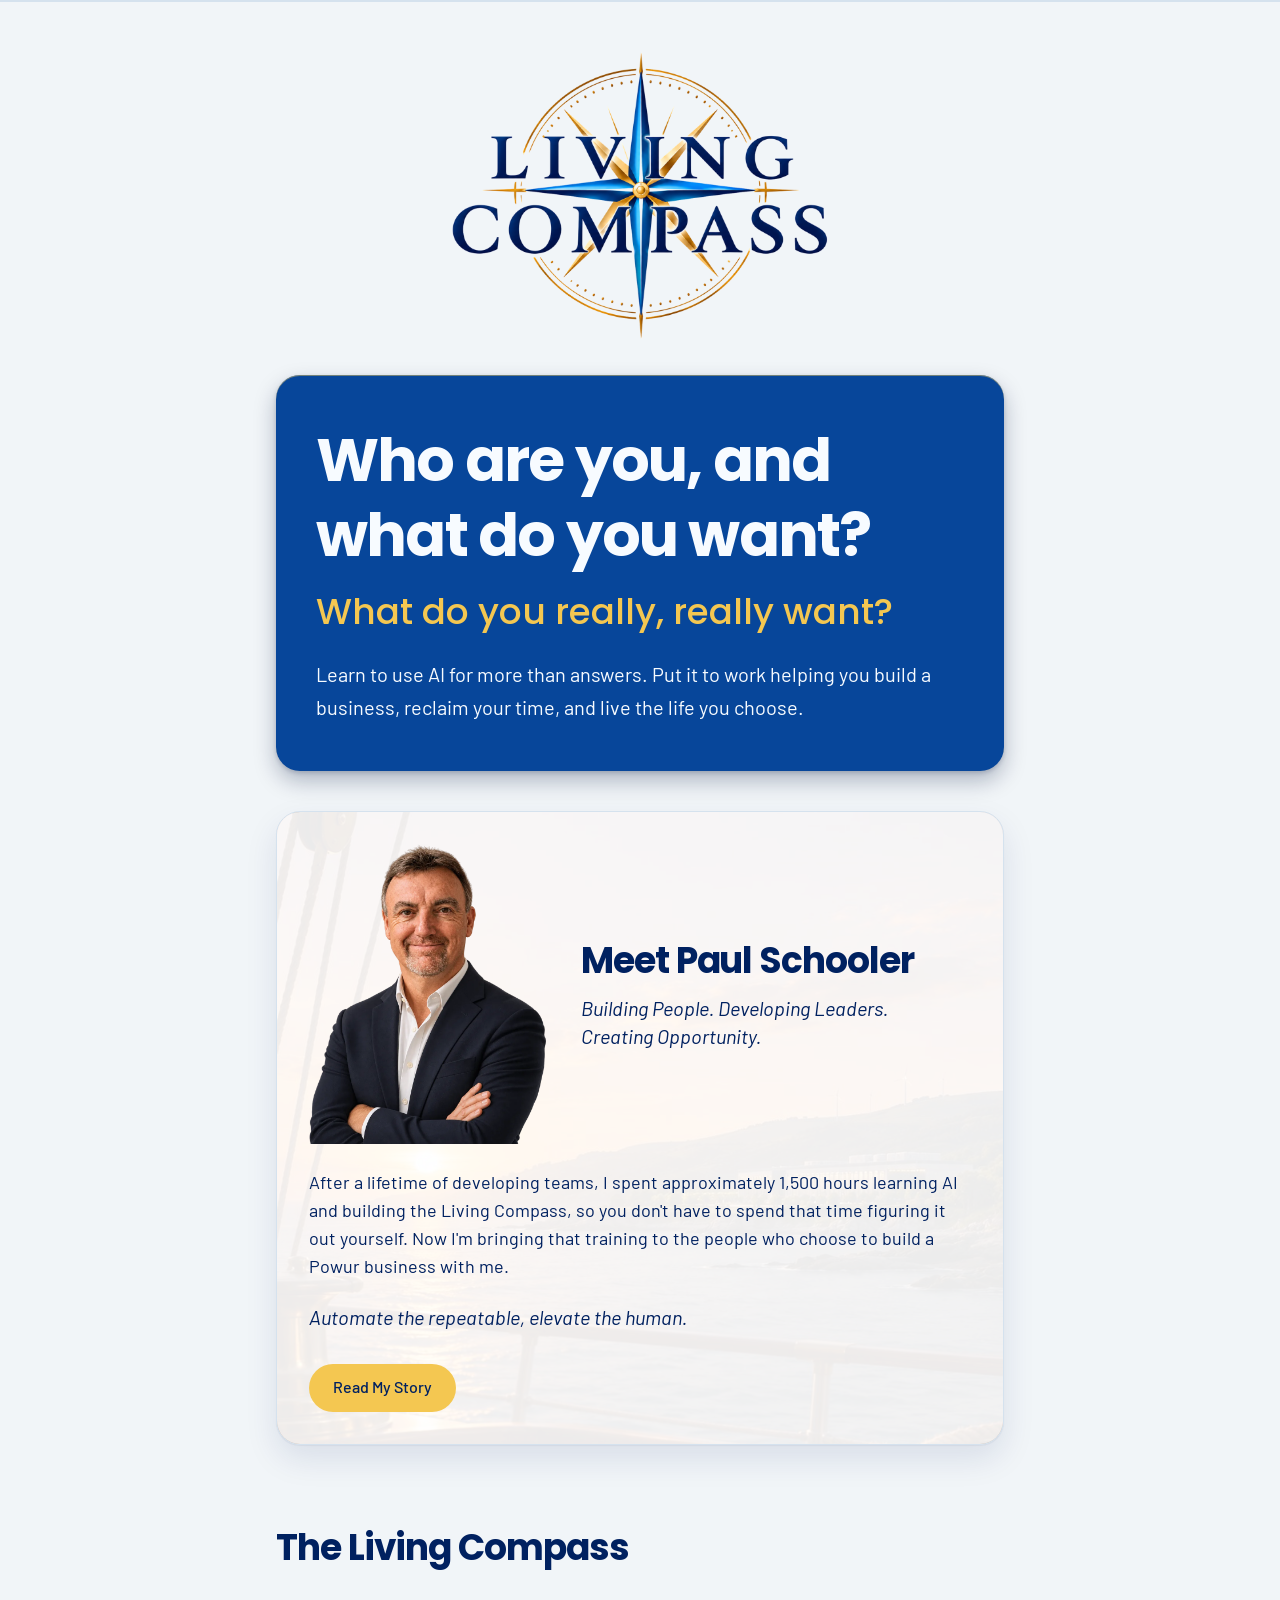
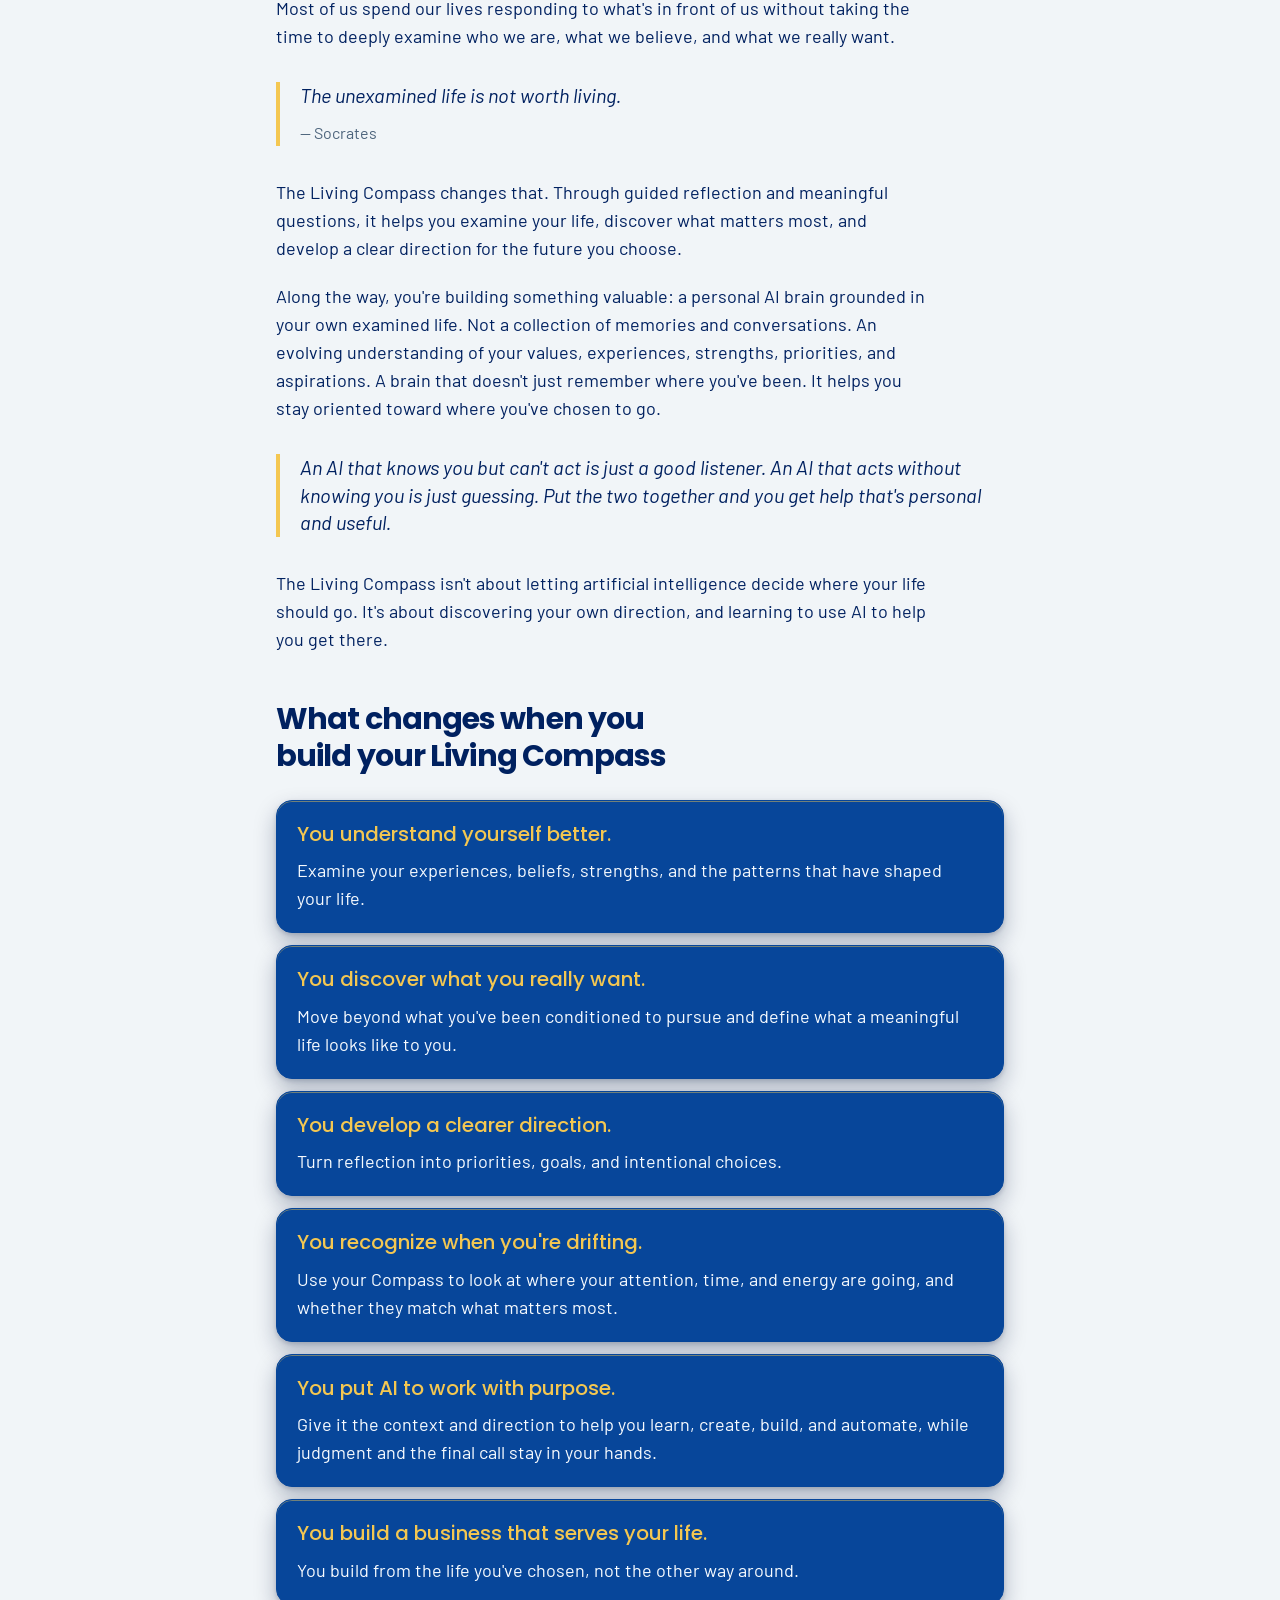
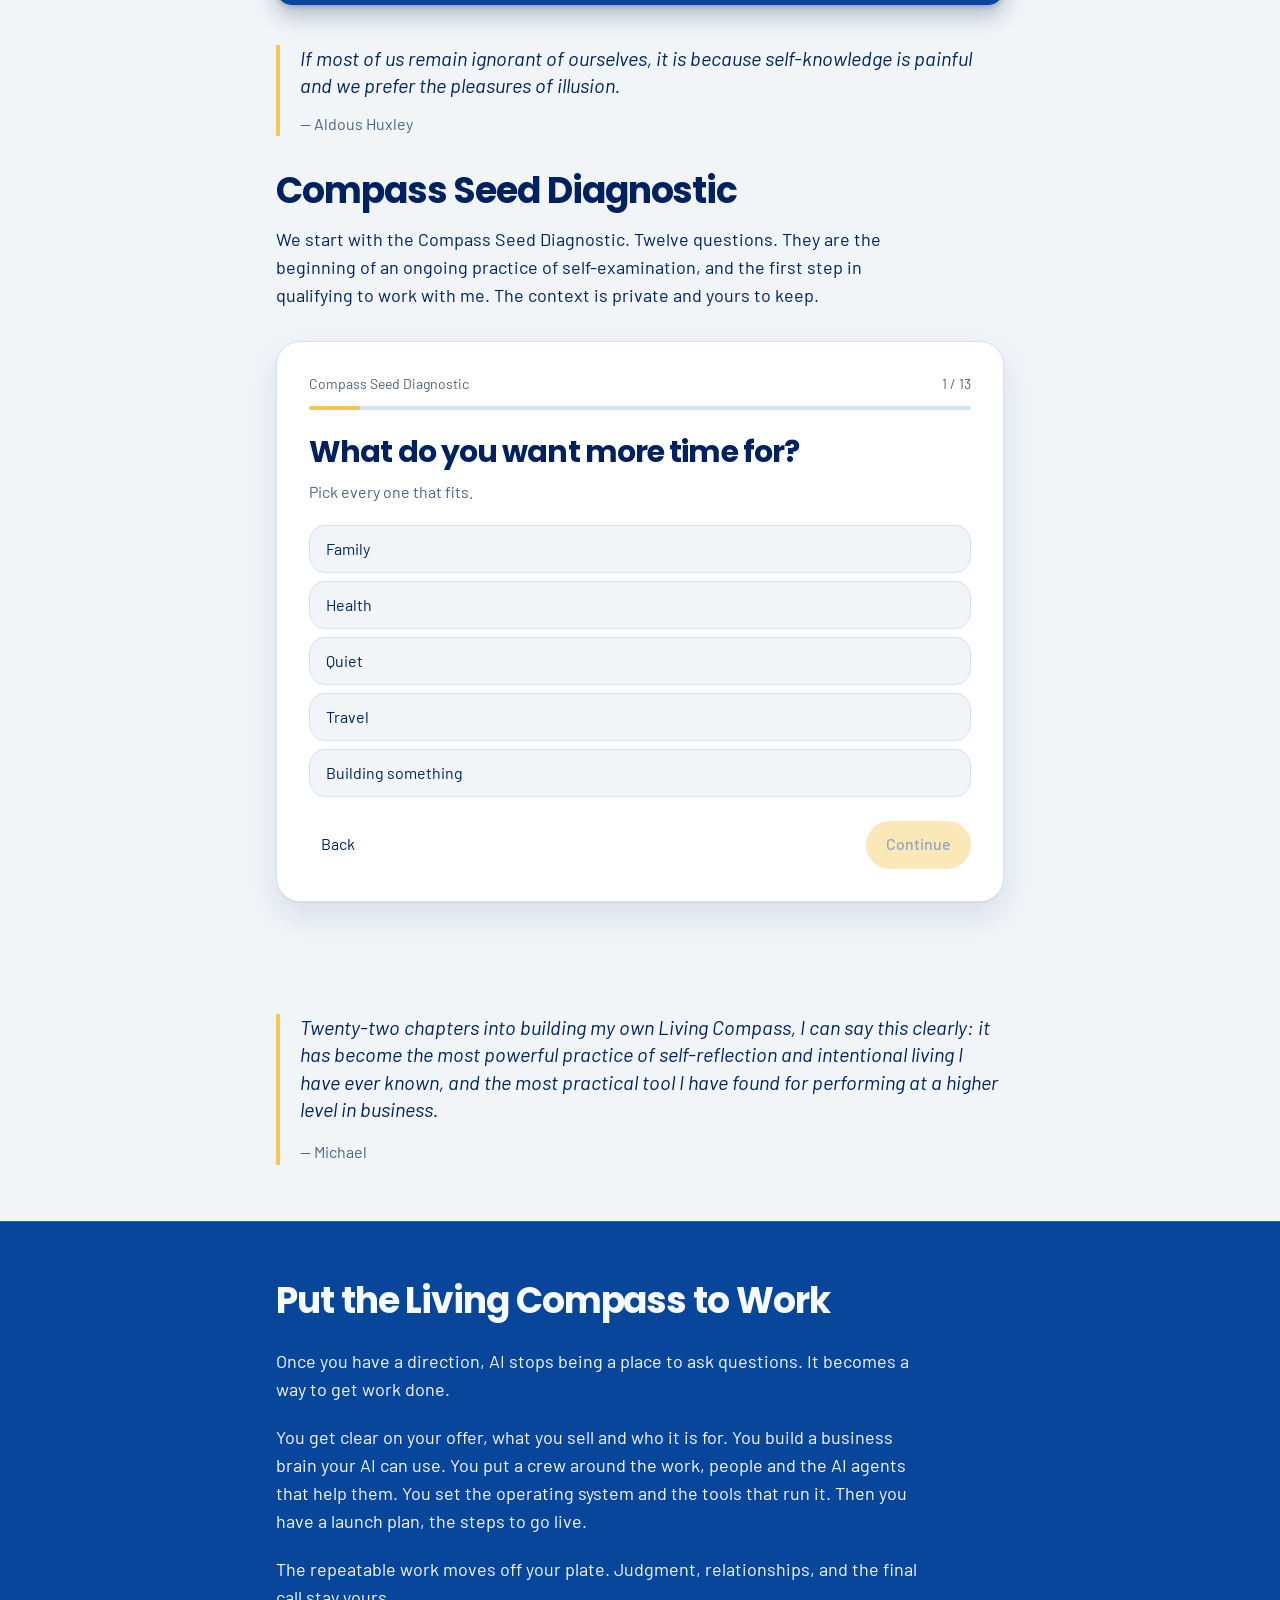
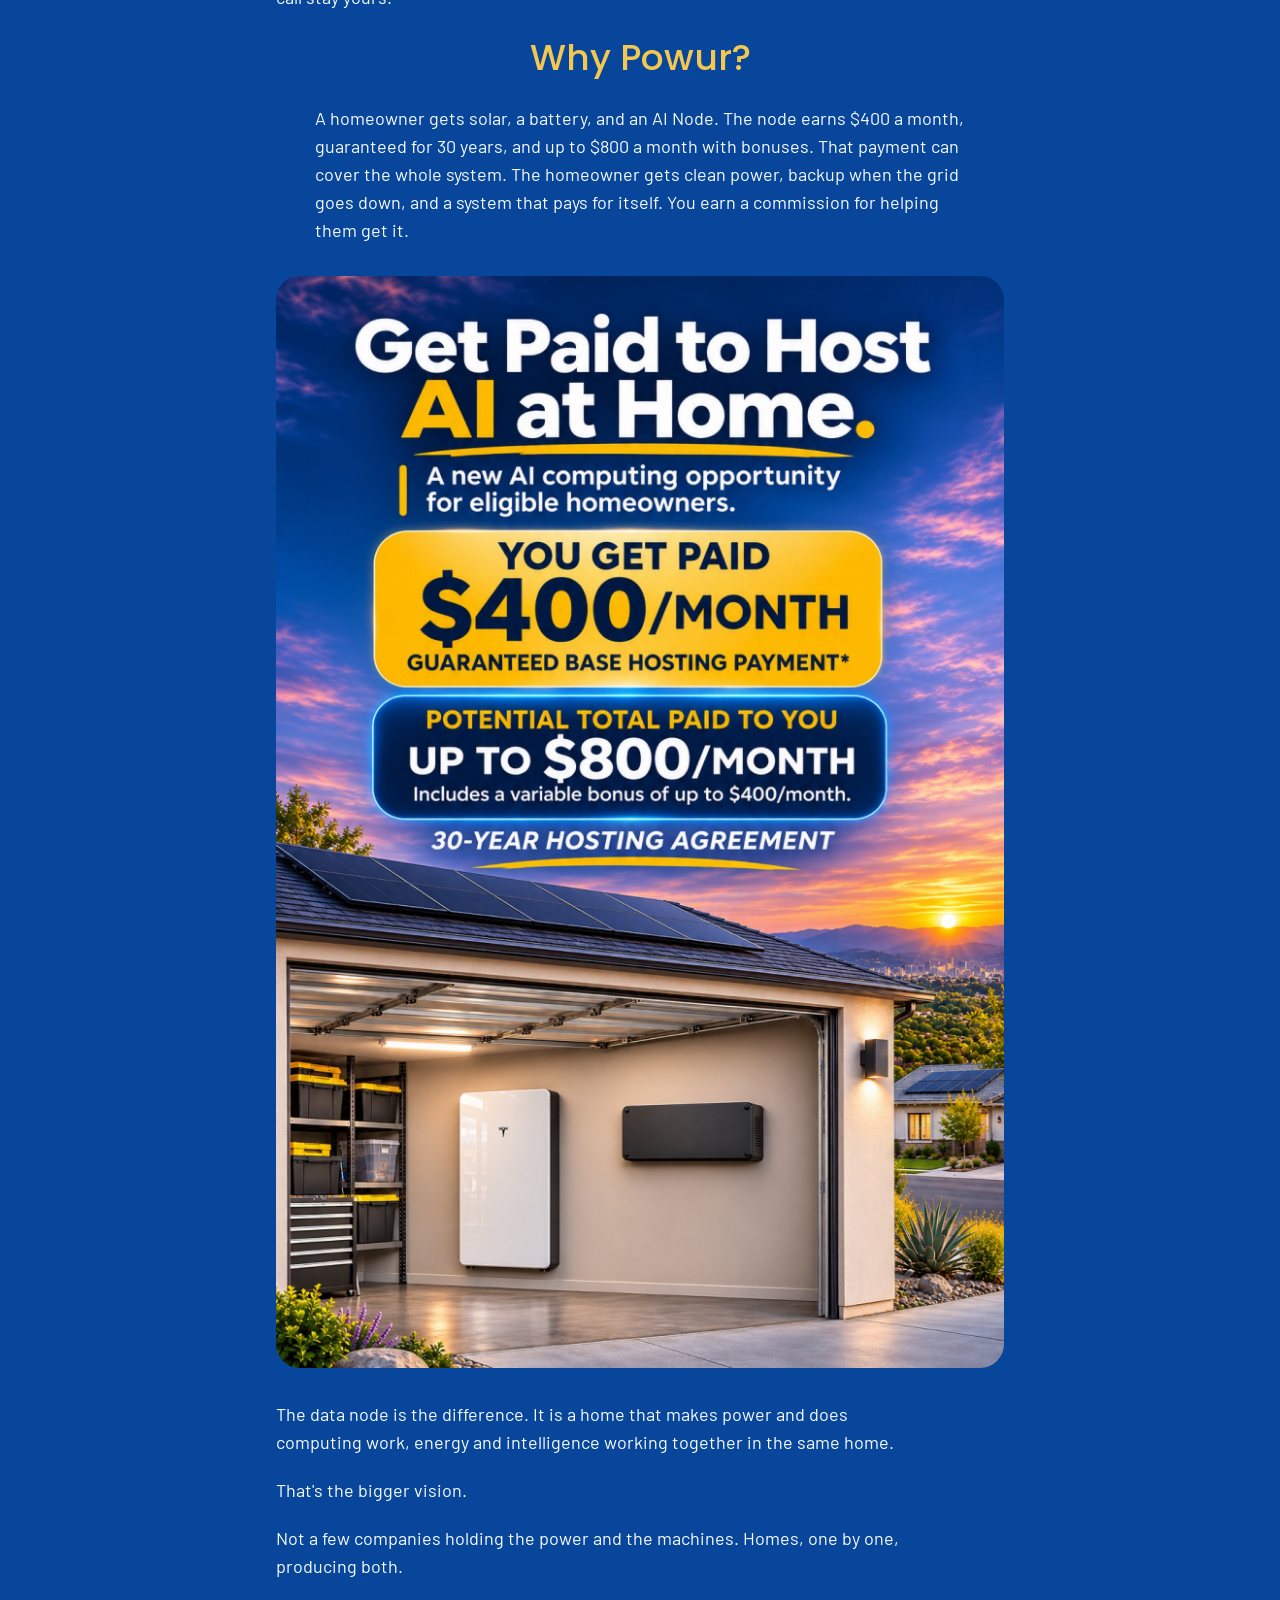
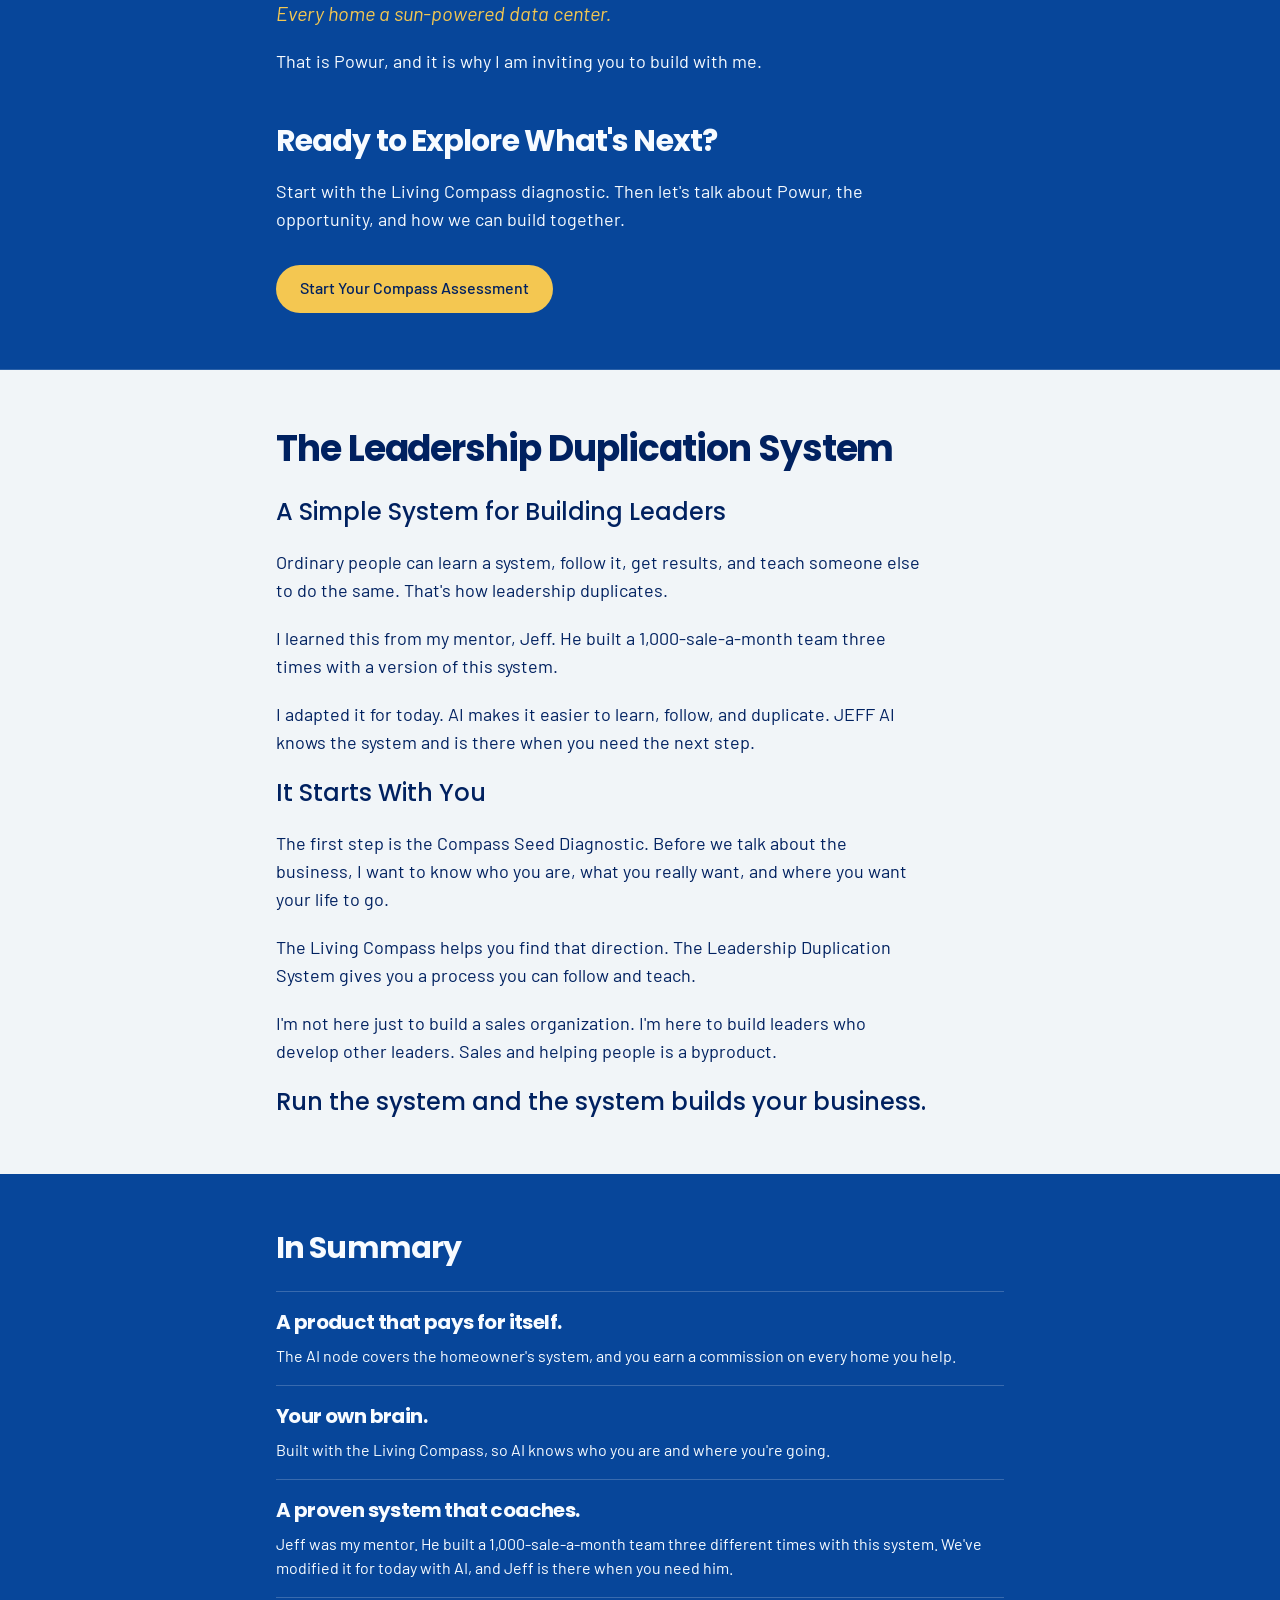
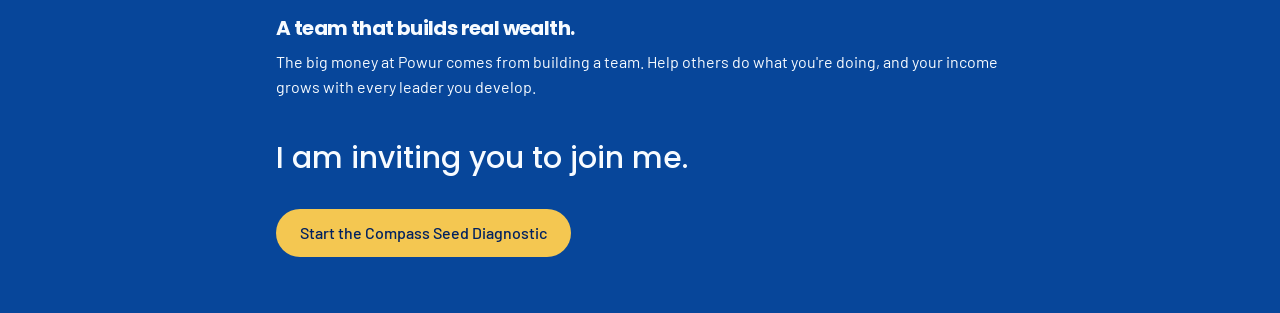
==== index.html @ b8623ba3 "Publish the Living Compass page as editable HTML." ====
<!-- Edit the words in this file. Questions for the diagnostic are in diagnostic.js. -->
<!DOCTYPE html>
<html lang="en" class="antialiased">
<head>
<meta name="twitter:card" content="summary_large_image">
<meta property="og:title" content="Living Compass">
<meta property="og:image" content="https://living-compass.netlify.app/og.jpg">
<meta property="og:image:width" content="1200">
<meta property="og:image:height" content="630">
<meta charSet="utf-8"/>
<meta name="viewport" content="width=device-width, initial-scale=1"/>
<link rel="preload" as="image" href="/living-compass-mark.png"/>
<link rel="preload" as="image" href="/meet-paul.jpg"/>
<link rel="preload" as="image" href="/paul-schooler.webp"/>
<link rel="preload" as="image" href="/powur-ai-node.jpg"/>
<link rel="stylesheet" href="/assets/styles-CDGmD39O.css" data-precedence="default"/>
<title>Living Compass</title>
<meta name="description" content="Who are you, and what do you want? A personal brain, a life you choose, and an invitation to build with Powur."/>
<meta name="theme-color" content="#1a3c34"/>
<link rel="icon" type="image/svg+xml" href="/favicon.svg"/>
<meta name="apple-mobile-web-app-title" content="Living Compass">
<meta name="apple-mobile-web-app-status-bar-style" content="black">
</head>
<body>
<!--$-->
<div id="top" class="min-h-dvh bg-paper text-ink">
<div class="pointer-events-none fixed inset-x-0 top-0 z-50 h-0.5 bg-line" aria-hidden="true">
<div class="h-full w-full origin-left bg-sun" style="transform:scaleX(0)">
</div>
</div>
<main>
<section class="mx-auto max-w-3xl px-5 pt-8 pb-4 sm:pt-12">
<img src="/living-compass-mark.png" alt="Living Compass" class="mx-auto mb-8 w-full max-w-sm"/>
<div class="rounded-3xl bg-pine-soft px-6 py-10 text-foam shadow-pine sm:px-10 sm:py-12">
<h1 class="text-5xl leading-tight text-foam sm:text-6xl">Who are you, and what do you want?</h1>
<p class="mt-4 font-display text-3xl leading-tight text-sun sm:text-4xl">What do you really, really want?</p>
<p class="mt-6 max-w-prose text-xl leading-relaxed text-foam">Learn to use AI for more than answers. Put it to work helping you build a business, reclaim your time, and live the life you choose.</p>
</div>
</section>
<section class="mx-auto max-w-3xl px-5 py-6" aria-label="Meet Paul Schooler">
<div class="relative overflow-hidden rounded-3xl border border-line bg-cream px-5 py-8 shadow-lift sm:px-8">
<img src="/meet-paul.jpg" alt="" class="pointer-events-none absolute inset-0 size-full object-cover object-[center_30%] opacity-40"/>
<div class="absolute inset-0 bg-cream/80">
</div>
<div class="relative">
<div class="flex flex-col items-center gap-5 sm:flex-row sm:items-center sm:gap-8">
<img src="/paul-schooler.webp" alt="Paul Schooler" width="840" height="1050" class="w-56 shrink-0 sm:w-60"/>
<div>
<h2 class="text-4xl leading-tight">Meet Paul Schooler</h2>
<p class="mt-3 font-sans text-xl leading-snug text-ink italic">Building People. Developing Leaders. Creating Opportunity.</p>
</div>
</div>
<p class="mt-6 max-w-prose text-lg">After a lifetime of developing teams, I spent approximately 1,500 hours learning AI and building the Living Compass, so you don&#x27;t have to spend that time figuring it out yourself. Now I&#x27;m bringing that training to the people who choose to build a Powur business with me.</p>
<p class="mt-6 font-sans text-xl leading-snug text-ink italic">Automate the repeatable, elevate the human.</p>
<a class="mt-8 inline-flex min-h-12 items-center justify-center rounded-full bg-sun px-6 font-medium text-pine" href="/story.html">Read My Story</a>
</div>
</div>
</section>
<section id="compass" class="scroll-mt-6 mx-auto max-w-3xl px-5 pt-14 pb-0">
<h2 class="text-4xl leading-tight">The Living Compass</h2>
<div class="mt-6 max-w-prose space-y-5 text-lg">
<p>Most of us spend our lives responding to what&#x27;s in front of us without taking the time to deeply examine who we are, what we believe, and what we really want.</p>
</div>
<figure class="mt-8 border-l-4 border-sun pl-5">
<blockquote class="font-sans text-xl leading-snug italic">The unexamined life is not worth living.</blockquote>
<figcaption class="mt-3 text-muted">— Socrates</figcaption>
</figure>
<div class="mt-8 max-w-prose space-y-5 text-lg">
<p>The Living Compass changes that. Through guided reflection and meaningful questions, it helps you examine your life, discover what matters most, and develop a clear direction for the future you choose.</p>
<p>Along the way, you&#x27;re building something valuable: a personal AI brain grounded in your own examined life. Not a collection of memories and conversations. An evolving understanding of your values, experiences, strengths, priorities, and aspirations. A brain that doesn&#x27;t just remember where you&#x27;ve been. It helps you stay oriented toward where you&#x27;ve chosen to go.</p>
</div>
<figure class="mt-8 border-l-4 border-sun pl-5">
<blockquote class="font-sans text-xl leading-snug italic">An AI that knows you but can&#x27;t act is just a good listener. An AI that acts without knowing you is just guessing. Put the two together and you get help that&#x27;s personal and useful.</blockquote>
</figure>
<div class="mt-8 max-w-prose space-y-5 text-lg">
<p>The Living Compass isn&#x27;t about letting artificial intelligence decide where your life should go. It&#x27;s about discovering your own direction, and learning to use AI to help you get there.</p>
</div>
<h3 class="mt-12 text-3xl leading-tight">What changes when you build your Living Compass</h3>
<ul class="mt-6 grid gap-3">
<li class="rounded-2xl border border-pine-soft bg-pine-soft p-5 shadow-pine">
<p class="font-display text-xl leading-snug text-sun">You understand yourself better.</p>
<p class="mt-2 text-lg text-foam">Examine your experiences, beliefs, strengths, and the patterns that have shaped your life.</p>
</li>
<li class="rounded-2xl border border-pine-soft bg-pine-soft p-5 shadow-pine">
<p class="font-display text-xl leading-snug text-sun">You discover what you really want.</p>
<p class="mt-2 text-lg text-foam">Move beyond what you&#x27;ve been conditioned to pursue and define what a meaningful life looks like to you.</p>
</li>
<li class="rounded-2xl border border-pine-soft bg-pine-soft p-5 shadow-pine">
<p class="font-display text-xl leading-snug text-sun">You develop a clearer direction.</p>
<p class="mt-2 text-lg text-foam">Turn reflection into priorities, goals, and intentional choices.</p>
</li>
<li class="rounded-2xl border border-pine-soft bg-pine-soft p-5 shadow-pine">
<p class="font-display text-xl leading-snug text-sun">You recognize when you&#x27;re drifting.</p>
<p class="mt-2 text-lg text-foam">Use your Compass to look at where your attention, time, and energy are going, and whether they match what matters most.</p>
</li>
<li class="rounded-2xl border border-pine-soft bg-pine-soft p-5 shadow-pine">
<p class="font-display text-xl leading-snug text-sun">You put AI to work with purpose.</p>
<p class="mt-2 text-lg text-foam">Give it the context and direction to help you learn, create, build, and automate, while judgment and the final call stay in your hands.</p>
</li>
<li class="rounded-2xl border border-pine-soft bg-pine-soft p-5 shadow-pine">
<p class="font-display text-xl leading-snug text-sun">You build a business that serves your life.</p>
<p class="mt-2 text-lg text-foam">You build from the life you&#x27;ve chosen, not the other way around.</p>
</li>
</ul>
<figure class="mt-10 border-l-4 border-sun pl-5">
<blockquote class="font-sans text-xl leading-snug italic">If most of us remain ignorant of ourselves, it is because self-knowledge is painful and we prefer the pleasures of illusion.</blockquote>
<figcaption class="mt-3 text-muted">— Aldous Huxley</figcaption>
</figure>
</section>
<section id="check" class="scroll-mt-6">
<div class="mx-auto max-w-3xl px-5 pt-8 pb-14">
<h2 class="text-4xl leading-tight">Compass Seed Diagnostic</h2>
<div class="mt-3 max-w-prose space-y-4 text-lg">
<p>We start with the Compass Seed Diagnostic. Twelve questions. They are the beginning of an ongoing practice of self-examination, and the first step in qualifying to work with me. The context is private and yours to keep.</p>
</div>
<div class="mt-8 text-ink" id="diagnostic">
</div>
</div>
</section>
<section class="mx-auto max-w-3xl px-5 py-14">
<figure class="border-l-4 border-sun pl-5">
<blockquote class="font-sans text-xl leading-snug italic">Twenty-two chapters into building my own Living Compass, I can say this clearly: it has become the most powerful practice of self-reflection and intentional living I have ever known, and the most practical tool I have found for performing at a higher level in business.</blockquote>
<figcaption class="mt-4 text-muted">— Michael</figcaption>
</figure>
</section>
<section id="powur" class="scroll-mt-6 border-y border-white/15 bg-pine-soft text-foam">
<div class="mx-auto max-w-3xl px-5 py-14">
<h2 class="text-4xl leading-tight">Put the Living Compass to Work</h2>
<div class="mt-6 max-w-prose space-y-5 text-lg">
<p>Once you have a direction, AI stops being a place to ask questions. It becomes a way to get work done.</p>
<p>You get clear on your offer, what you sell and who it is for. You build a business brain your AI can use. You put a crew around the work, people and the AI agents that help them. You set the operating system and the tools that run it. Then you have a launch plan, the steps to go live.</p>
<p>The repeatable work moves off your plate. Judgment, relationships, and the final call stay yours.</p>
</div>
<p class="mt-6 text-center font-display text-4xl leading-tight text-sun">Why Powur?</p>
<p class="mx-auto mt-6 max-w-prose text-lg">A homeowner gets solar, a battery, and an AI Node. The node earns $400 a month, guaranteed for 30 years, and up to $800 a month with bonuses. That payment can cover the whole system. The homeowner gets clean power, backup when the grid goes down, and a system that pays for itself. You earn a commission for helping them get it.</p>
<img src="/powur-ai-node.jpg" alt="Get paid to host AI at home. $400 a month guaranteed base hosting payment. Up to $800 a month, including a variable bonus of up to $400. 30-year hosting agreement." class="mt-8 w-full rounded-3xl"/>
<div class="mt-8 max-w-prose space-y-5 text-lg">
<p>The data node is the difference. It is a home that makes power and does computing work, energy and intelligence working together in the same home.</p>
<p>That&#x27;s the bigger vision.</p>
<p>Not a few companies holding the power and the machines. Homes, one by one, producing both.</p>
<p class="font-sans text-xl leading-snug italic text-sun">Every home a sun-powered data center.</p>
<p>That is Powur, and it is why I am inviting you to build with me.</p>
</div>
<h3 class="mt-12 text-3xl leading-tight">Ready to Explore What&#x27;s Next?</h3>
<p class="mt-4 max-w-prose text-lg">Start with the Living Compass diagnostic. Then let&#x27;s talk about Powur, the opportunity, and how we can build together.</p>
<a href="#check" class="mt-8 inline-flex min-h-12 items-center justify-center rounded-full bg-sun px-6 font-medium text-pine">Start Your Compass Assessment</a>
</div>
</section>
<section>
<div class="mx-auto max-w-3xl px-5 py-14">
<h3 class="text-4xl leading-tight">The Leadership Duplication System</h3>
<div class="mt-6 max-w-prose space-y-5 text-lg">
<p class="font-display text-2xl leading-snug">A Simple System for Building Leaders</p>
<p>Ordinary people can learn a system, follow it, get results, and teach someone else to do the same. That&#x27;s how leadership duplicates.</p>
<p>I learned this from my mentor, Jeff. He built a 1,000-sale-a-month team three times with a version of this system.</p>
<p>I adapted it for today. AI makes it easier to learn, follow, and duplicate. JEFF AI knows the system and is there when you need the next step.</p>
<p class="font-display text-2xl leading-snug">It Starts With You</p>
<p>The first step is the Compass Seed Diagnostic. Before we talk about the business, I want to know who you are, what you really want, and where you want your life to go.</p>
<p>The Living Compass helps you find that direction. The Leadership Duplication System gives you a process you can follow and teach.</p>
<p>I&#x27;m not here just to build a sales organization. I&#x27;m here to build leaders who develop other leaders. Sales and helping people is a byproduct.</p>
<p class="font-display text-2xl leading-snug text-ink">Run the system and the system builds your business.</p>
</div>
</div>
<div id="summary" class="scroll-mt-6 bg-pine-soft text-foam">
<div class="mx-auto max-w-3xl px-5 py-14">
<h3 class="text-3xl leading-tight text-foam">In Summary</h3>
<ul class="mt-6 grid gap-4">
<li class="border-t border-foam/20 pt-4">
<h4 class="text-xl text-foam">A product that pays for itself.</h4>
<p class="mt-2 text-foam">The AI node covers the homeowner&#x27;s system, and you earn a commission on every home you help.</p>
</li>
<li class="border-t border-foam/20 pt-4">
<h4 class="text-xl text-foam">Your own brain.</h4>
<p class="mt-2 text-foam">Built with the Living Compass, so AI knows who you are and where you&#x27;re going.</p>
</li>
<li class="border-t border-foam/20 pt-4">
<h4 class="text-xl text-foam">A proven system that coaches.</h4>
<p class="mt-2 text-foam">Jeff was my mentor. He built a 1,000-sale-a-month team three different times with this system. We&#x27;ve modified it for today with AI, and Jeff is there when you need him.</p>
</li>
<li class="border-t border-foam/20 pt-4">
<h4 class="text-xl text-foam">A team that builds real wealth.</h4>
<p class="mt-2 text-foam">The big money at Powur comes from building a team. Help others do what you&#x27;re doing, and your income grows with every leader you develop.</p>
</li>
</ul>
<p class="mt-10 font-display text-3xl leading-tight text-foam">I am inviting you to join me.</p>
<div class="mt-8">
<a href="#check" class="inline-flex min-h-12 items-center justify-center rounded-full bg-sun px-6 font-medium text-pine">Start the Compass Seed Diagnostic</a>
</div>
</div>
</div>
</section>
</main>
</div>
<!--/$-->
<script src="/diagnostic.js">
</script>
</body>
</html>
---- assets/styles-CDGmD39O.css ----
/*! tailwindcss v4.3.3 | MIT License | https://tailwindcss.com */
@layer properties{@supports (((-webkit-hyphens:none)) and (not (margin-trim:inline))) or ((-moz-orient:inline) and (not (color:rgb(from red r g b)))){*,:before,:after,::backdrop{--tw-scale-x:1;--tw-scale-y:1;--tw-scale-z:1;--tw-rotate-x:initial;--tw-rotate-y:initial;--tw-rotate-z:initial;--tw-skew-x:initial;--tw-skew-y:initial;--tw-space-y-reverse:0;--tw-border-style:solid;--tw-leading:initial;--tw-font-weight:initial;--tw-tracking:initial;--tw-ordinal:initial;--tw-slashed-zero:initial;--tw-numeric-figure:initial;--tw-numeric-spacing:initial;--tw-numeric-fraction:initial;--tw-shadow:0 0 #0000;--tw-shadow-color:initial;--tw-shadow-alpha:100%;--tw-inset-shadow:0 0 #0000;--tw-inset-shadow-color:initial;--tw-inset-shadow-alpha:100%;--tw-ring-color:initial;--tw-ring-shadow:0 0 #0000;--tw-inset-ring-color:initial;--tw-inset-ring-shadow:0 0 #0000;--tw-ring-inset:initial;--tw-ring-offset-width:0px;--tw-ring-offset-color:#fff;--tw-ring-offset-shadow:0 0 #0000;--tw-outline-style:solid;--tw-blur:initial;--tw-brightness:initial;--tw-contrast:initial;--tw-grayscale:initial;--tw-hue-rotate:initial;--tw-invert:initial;--tw-opacity:initial;--tw-saturate:initial;--tw-sepia:initial;--tw-drop-shadow:initial;--tw-drop-shadow-color:initial;--tw-drop-shadow-alpha:100%;--tw-drop-shadow-size:initial;--tw-duration:initial;--tw-ease:initial;--tw-content:"";--tw-translate-x:0;--tw-translate-y:0;--tw-translate-z:0}}}@font-face{font-family:Poppins;font-style:normal;font-display:swap;font-weight:500;src:url(/assets/poppins-devanagari-500-normal-BIdkeU1p.woff2)format("woff2"),url(/assets/poppins-devanagari-500-normal-DMPDjHtT.woff)format("woff");unicode-range:U+900-97F,U+1CD0-1CF9,U+200C-200D,U+20A8,U+20B9,U+20F0,U+25CC,U+A830-A839,U+A8E0-A8FF,U+11B00-11B09}@font-face{font-family:Poppins;font-style:normal;font-display:swap;font-weight:500;src:url(/assets/poppins-latin-ext-500-normal-CK-6C4Hw.woff2)format("woff2"),url(/assets/poppins-latin-ext-500-normal-CgAe2rWW.woff)format("woff");unicode-range:U+100-2BA,U+2BD-2C5,U+2C7-2CC,U+2CE-2D7,U+2DD-2FF,U+304,U+308,U+329,U+1D00-1DBF,U+1E00-1E9F,U+1EF2-1EFF,U+2020,U+20A0-20AB,U+20AD-20C0,U+2113,U+2C60-2C7F,U+A720-A7FF}@font-face{font-family:Poppins;font-style:normal;font-display:swap;font-weight:500;src:url(/assets/poppins-latin-500-normal-C8OXljZJ.woff2)format("woff2"),url(/assets/poppins-latin-500-normal-DGXqpDMm.woff)format("woff");unicode-range:U+??,U+131,U+152-153,U+2BB-2BC,U+2C6,U+2DA,U+2DC,U+304,U+308,U+329,U+2000-206F,U+20AC,U+2122,U+2191,U+2193,U+2212,U+2215,U+FEFF,U+FFFD}@font-face{font-family:Poppins;font-style:normal;font-display:swap;font-weight:600;src:url(/assets/poppins-devanagari-600-normal-STEjXBNN.woff2)format("woff2"),url(/assets/poppins-devanagari-600-normal-ClASKHrr.woff)format("woff");unicode-range:U+900-97F,U+1CD0-1CF9,U+200C-200D,U+20A8,U+20B9,U+20F0,U+25CC,U+A830-A839,U+A8E0-A8FF,U+11B00-11B09}@font-face{font-family:Poppins;font-style:normal;font-display:swap;font-weight:600;src:url(/assets/poppins-latin-ext-600-normal-CAhIAdZj.woff2)format("woff2"),url(/assets/poppins-latin-ext-600-normal-Df5ffKXP.woff)format("woff");unicode-range:U+100-2BA,U+2BD-2C5,U+2C7-2CC,U+2CE-2D7,U+2DD-2FF,U+304,U+308,U+329,U+1D00-1DBF,U+1E00-1E9F,U+1EF2-1EFF,U+2020,U+20A0-20AB,U+20AD-20C0,U+2113,U+2C60-2C7F,U+A720-A7FF}@font-face{font-family:Poppins;font-style:normal;font-display:swap;font-weight:600;src:url(/assets/poppins-latin-600-normal-zEkxB9Mr.woff2)format("woff2"),url(/assets/poppins-latin-600-normal-BJdTmd5m.woff)format("woff");unicode-range:U+??,U+131,U+152-153,U+2BB-2BC,U+2C6,U+2DA,U+2DC,U+304,U+308,U+329,U+2000-206F,U+20AC,U+2122,U+2191,U+2193,U+2212,U+2215,U+FEFF,U+FFFD}@font-face{font-family:Poppins;font-style:normal;font-display:swap;font-weight:700;src:url(/assets/poppins-devanagari-700-normal-O-jipLrW.woff2)format("woff2"),url(/assets/poppins-devanagari-700-normal-fHs-vx92.woff)format("woff");unicode-range:U+900-97F,U+1CD0-1CF9,U+200C-200D,U+20A8,U+20B9,U+20F0,U+25CC,U+A830-A839,U+A8E0-A8FF,U+11B00-11B09}@font-face{font-family:Poppins;font-style:normal;font-display:swap;font-weight:700;src:url(/assets/poppins-latin-ext-700-normal-cby-RkWa.woff2)format("woff2"),url(/assets/poppins-latin-ext-700-normal-DctTR6Tg.woff)format("woff");unicode-range:U+100-2BA,U+2BD-2C5,U+2C7-2CC,U+2CE-2D7,U+2DD-2FF,U+304,U+308,U+329,U+1D00-1DBF,U+1E00-1E9F,U+1EF2-1EFF,U+2020,U+20A0-20AB,U+20AD-20C0,U+2113,U+2C60-2C7F,U+A720-A7FF}@font-face{font-family:Poppins;font-style:normal;font-display:swap;font-weight:700;src:url(/assets/poppins-latin-700-normal-Qrb0O0WB.woff2)format("woff2"),url(/assets/poppins-latin-700-normal-BVuQR_eA.woff)format("woff");unicode-range:U+??,U+131,U+152-153,U+2BB-2BC,U+2C6,U+2DA,U+2DC,U+304,U+308,U+329,U+2000-206F,U+20AC,U+2122,U+2191,U+2193,U+2212,U+2215,U+FEFF,U+FFFD}@font-face{font-family:Poppins;font-style:italic;font-display:swap;font-weight:700;src:url(/assets/poppins-devanagari-700-italic-CfJNme_e.woff2)format("woff2"),url(/assets/poppins-devanagari-700-italic-DHu10JMQ.woff)format("woff");unicode-range:U+900-97F,U+1CD0-1CF9,U+200C-200D,U+20A8,U+20B9,U+20F0,U+25CC,U+A830-A839,U+A8E0-A8FF,U+11B00-11B09}@font-face{font-family:Poppins;font-style:italic;font-display:swap;font-weight:700;src:url(/assets/poppins-latin-ext-700-italic-BW-xMzBf.woff2)format("woff2"),url(/assets/poppins-latin-ext-700-italic-D5RyU7I_.woff)format("woff");unicode-range:U+100-2BA,U+2BD-2C5,U+2C7-2CC,U+2CE-2D7,U+2DD-2FF,U+304,U+308,U+329,U+1D00-1DBF,U+1E00-1E9F,U+1EF2-1EFF,U+2020,U+20A0-20AB,U+20AD-20C0,U+2113,U+2C60-2C7F,U+A720-A7FF}@font-face{font-family:Poppins;font-style:italic;font-display:swap;font-weight:700;src:url(/assets/poppins-latin-700-italic-RKf6esGj.woff2)format("woff2"),url(/assets/poppins-latin-700-italic-CW91C-LJ.woff)format("woff");unicode-range:U+??,U+131,U+152-153,U+2BB-2BC,U+2C6,U+2DA,U+2DC,U+304,U+308,U+329,U+2000-206F,U+20AC,U+2122,U+2191,U+2193,U+2212,U+2215,U+FEFF,U+FFFD}@font-face{font-family:Barlow;font-style:normal;font-display:swap;font-weight:400;src:url(/assets/barlow-vietnamese-400-normal-Dpl4UHAZ.woff2)format("woff2"),url(/assets/barlow-vietnamese-400-normal-BFeobeCK.woff)format("woff");unicode-range:U+102-103,U+110-111,U+128-129,U+168-169,U+1A0-1A1,U+1AF-1B0,U+300-301,U+303-304,U+308-309,U+323,U+329,U+1EA0-1EF9,U+20AB}@font-face{font-family:Barlow;font-style:normal;font-display:swap;font-weight:400;src:url(/assets/barlow-latin-ext-400-normal-HxX4XjxC.woff2)format("woff2"),url(/assets/barlow-latin-ext-400-normal-CvBsJvxq.woff)format("woff");unicode-range:U+100-2BA,U+2BD-2C5,U+2C7-2CC,U+2CE-2D7,U+2DD-2FF,U+304,U+308,U+329,U+1D00-1DBF,U+1E00-1E9F,U+1EF2-1EFF,U+2020,U+20A0-20AB,U+20AD-20C0,U+2113,U+2C60-2C7F,U+A720-A7FF}@font-face{font-family:Barlow;font-style:normal;font-display:swap;font-weight:400;src:url(/assets/barlow-latin-400-normal-qiz4-Cze.woff2)format("woff2"),url(/assets/barlow-latin-400-normal-fsAxiSwU.woff)format("woff");unicode-range:U+??,U+131,U+152-153,U+2BB-2BC,U+2C6,U+2DA,U+2DC,U+304,U+308,U+329,U+2000-206F,U+20AC,U+2122,U+2191,U+2193,U+2212,U+2215,U+FEFF,U+FFFD}@font-face{font-family:Barlow;font-style:italic;font-display:swap;font-weight:400;src:url(/assets/barlow-vietnamese-400-italic-BadtuaKt.woff2)format("woff2"),url(/assets/barlow-vietnamese-400-italic-h5SLTWmb.woff)format("woff");unicode-range:U+102-103,U+110-111,U+128-129,U+168-169,U+1A0-1A1,U+1AF-1B0,U+300-301,U+303-304,U+308-309,U+323,U+329,U+1EA0-1EF9,U+20AB}@font-face{font-family:Barlow;font-style:italic;font-display:swap;font-weight:400;src:url(/assets/barlow-latin-ext-400-italic-BALf98tD.woff2)format("woff2"),url(/assets/barlow-latin-ext-400-italic-DW2GD2EY.woff)format("woff");unicode-range:U+100-2BA,U+2BD-2C5,U+2C7-2CC,U+2CE-2D7,U+2DD-2FF,U+304,U+308,U+329,U+1D00-1DBF,U+1E00-1E9F,U+1EF2-1EFF,U+2020,U+20A0-20AB,U+20AD-20C0,U+2113,U+2C60-2C7F,U+A720-A7FF}@font-face{font-family:Barlow;font-style:italic;font-display:swap;font-weight:400;src:url(/assets/barlow-latin-400-italic-BjGuzOss.woff2)format("woff2"),url(/assets/barlow-latin-400-italic-B9FqDUoy.woff)format("woff");unicode-range:U+??,U+131,U+152-153,U+2BB-2BC,U+2C6,U+2DA,U+2DC,U+304,U+308,U+329,U+2000-206F,U+20AC,U+2122,U+2191,U+2193,U+2212,U+2215,U+FEFF,U+FFFD}@font-face{font-family:Barlow;font-style:normal;font-display:swap;font-weight:500;src:url(/assets/barlow-vietnamese-500-normal-zTViEIzf.woff2)format("woff2"),url(/assets/barlow-vietnamese-500-normal-GNfB7rCE.woff)format("woff");unicode-range:U+102-103,U+110-111,U+128-129,U+168-169,U+1A0-1A1,U+1AF-1B0,U+300-301,U+303-304,U+308-309,U+323,U+329,U+1EA0-1EF9,U+20AB}@font-face{font-family:Barlow;font-style:normal;font-display:swap;font-weight:500;src:url(/assets/barlow-latin-ext-500-normal-DOaysfXq.woff2)format("woff2"),url(/assets/barlow-latin-ext-500-normal-CJPcKP2Q.woff)format("woff");unicode-range:U+100-2BA,U+2BD-2C5,U+2C7-2CC,U+2CE-2D7,U+2DD-2FF,U+304,U+308,U+329,U+1D00-1DBF,U+1E00-1E9F,U+1EF2-1EFF,U+2020,U+20A0-20AB,U+20AD-20C0,U+2113,U+2C60-2C7F,U+A720-A7FF}@font-face{font-family:Barlow;font-style:normal;font-display:swap;font-weight:500;src:url(/assets/barlow-latin-500-normal-BPAOfeC8.woff2)format("woff2"),url(/assets/barlow-latin-500-normal-C1h8hMer.woff)format("woff");unicode-range:U+??,U+131,U+152-153,U+2BB-2BC,U+2C6,U+2DA,U+2DC,U+304,U+308,U+329,U+2000-206F,U+20AC,U+2122,U+2191,U+2193,U+2212,U+2215,U+FEFF,U+FFFD}@font-face{font-family:Barlow;font-style:normal;font-display:swap;font-weight:600;src:url(/assets/barlow-vietnamese-600-normal-DcjprdFV.woff2)format("woff2"),url(/assets/barlow-vietnamese-600-normal-CA_GiK2e.woff)format("woff");unicode-range:U+102-103,U+110-111,U+128-129,U+168-169,U+1A0-1A1,U+1AF-1B0,U+300-301,U+303-304,U+308-309,U+323,U+329,U+1EA0-1EF9,U+20AB}@font-face{font-family:Barlow;font-style:normal;font-display:swap;font-weight:600;src:url(/assets/barlow-latin-ext-600-normal-B8NK_A3D.woff2)format("woff2"),url(/assets/barlow-latin-ext-600-normal-DMVRjfRT.woff)format("woff");unicode-range:U+100-2BA,U+2BD-2C5,U+2C7-2CC,U+2CE-2D7,U+2DD-2FF,U+304,U+308,U+329,U+1D00-1DBF,U+1E00-1E9F,U+1EF2-1EFF,U+2020,U+20A0-20AB,U+20AD-20C0,U+2113,U+2C60-2C7F,U+A720-A7FF}@font-face{font-family:Barlow;font-style:normal;font-display:swap;font-weight:600;src:url(/assets/barlow-latin-600-normal-DILqtrty.woff2)format("woff2"),url(/assets/barlow-latin-600-normal-CNwfPWQD.woff)format("woff");unicode-range:U+??,U+131,U+152-153,U+2BB-2BC,U+2C6,U+2DA,U+2DC,U+304,U+308,U+329,U+2000-206F,U+20AC,U+2122,U+2191,U+2193,U+2212,U+2215,U+FEFF,U+FFFD}@layer theme{:root,:host{--font-sans:"Barlow", "Avenir Next", "Segoe UI", sans-serif;--font-mono:ui-monospace, SFMono-Regular, Menlo, Monaco, Consolas, "Liberation Mono", "Courier New", monospace;--color-red-500:oklch(63.7% .237 25.331);--color-zinc-50:oklch(98.5% 0 none);--color-zinc-400:oklch(70.5% .015 286.067);--color-zinc-500:oklch(55.2% .016 285.938);--color-zinc-900:oklch(21% .006 285.885);--color-zinc-950:oklch(14.1% .005 285.823);--color-neutral-100:oklch(97% 0 none);--color-neutral-300:oklch(87% 0 none);--color-neutral-500:oklch(55.6% 0 none);--color-neutral-700:oklch(37.1% 0 none);--color-neutral-900:oklch(20.5% 0 none);--color-black:#000;--color-white:#fff;--spacing:.25rem;--container-sm:24rem;--container-md:28rem;--container-3xl:48rem;--text-xs:.75rem;--text-sm:.875rem;--text-sm--line-height:calc(1.25 / .875);--text-base:1rem;--text-base--line-height:calc(1.5 / 1);--text-lg:1.125rem;--text-lg--line-height:calc(1.75 / 1.125);--text-xl:1.25rem;--text-xl--line-height:calc(1.75 / 1.25);--text-2xl:1.5rem;--text-2xl--line-height:calc(2 / 1.5);--text-3xl:1.875rem;--text-3xl--line-height:calc(2.25 / 1.875);--text-4xl:2.25rem;--text-4xl--line-height:calc(2.5 / 2.25);--text-5xl:3rem;--text-5xl--line-height:1;--text-6xl:3.75rem;--text-6xl--line-height:1;--font-weight-medium:500;--font-weight-semibold:600;--tracking-tight:-.025em;--tracking-wide:.025em;--leading-tight:1.25;--leading-snug:1.375;--leading-normal:1.5;--leading-relaxed:1.625;--radius-xs:.125rem;--radius-sm:.25rem;--radius-md:.375rem;--radius-lg:.5rem;--radius-xl:.75rem;--radius-2xl:1rem;--radius-3xl:1.5rem;--ease-out:cubic-bezier(0, 0, .2, 1);--ease-in-out:cubic-bezier(.4, 0, .2, 1);--animate-pulse:pulse 2s cubic-bezier(.4, 0, .6, 1) infinite;--default-transition-duration:.15s;--default-transition-timing-function:cubic-bezier(.4, 0, .2, 1);--default-font-family:var(--font-sans);--default-mono-font-family:var(--font-mono);--font-display:"Poppins", "Avenir Next", "Segoe UI", sans-serif;--color-paper:#f1f5f8;--color-cream:#fff;--color-ink:#002160;--color-muted:#4d647c;--color-line:#d5e2ee;--color-sun:#f4c751;--color-sun-deep:#07469a;--color-pine:#002160;--color-pine-soft:#07469a;--color-royal:#0070f4;--color-foam:#f7fbff}}@layer base{*,:after,:before,::backdrop{box-sizing:border-box;border:0 solid;margin:0;padding:0}::file-selector-button{box-sizing:border-box;border:0 solid;margin:0;padding:0}html,:host{-webkit-text-size-adjust:100%;tab-size:4;line-height:1.5;font-family:var(--default-font-family,-apple-system, BlinkMacSystemFont, "Segoe UI", Roboto, "Helvetica Neue", "Noto Sans", Arial, sans-serif, "Apple Color Emoji", "Segoe UI Emoji", "Segoe UI Symbol", "Noto Color Emoji");font-feature-settings:var(--default-font-feature-settings,normal);font-variation-settings:var(--default-font-variation-settings,normal);-webkit-tap-highlight-color:transparent}hr{height:0;color:inherit;border-top-width:1px}abbr:where([title]){-webkit-text-decoration:underline dotted;text-decoration:underline dotted}h1,h2,h3,h4,h5,h6{font-size:inherit;font-weight:inherit}a{color:inherit;-webkit-text-decoration:inherit;-webkit-text-decoration:inherit;-webkit-text-decoration:inherit;-webkit-text-decoration:inherit;text-decoration:inherit}b,strong{font-weight:bolder}code,kbd,samp,pre{font-family:var(--default-mono-font-family,ui-monospace, SFMono-Regular, Menlo, Monaco, Consolas, "Liberation Mono", "Courier New", monospace);font-feature-settings:var(--default-mono-font-feature-settings,normal);font-variation-settings:var(--default-mono-font-variation-settings,normal);font-size:1em}small{font-size:80%}sub,sup{vertical-align:baseline;font-size:75%;line-height:0;position:relative}sub{bottom:-.25em}sup{top:-.5em}table{text-indent:0;border-color:inherit;border-collapse:collapse}:-moz-focusring:where(:not(iframe)){outline:auto}progress{vertical-align:baseline}summary{display:list-item}ol,ul,menu{list-style:none}img,svg,video,canvas,audio,iframe,embed,object{vertical-align:middle;display:block}img,video{max-width:100%;height:auto}button,input,select,optgroup,textarea{font:inherit;font-feature-settings:inherit;font-variation-settings:inherit;letter-spacing:inherit;color:inherit;opacity:1;background-color:#0000;border-radius:0}::file-selector-button{font:inherit;font-feature-settings:inherit;font-variation-settings:inherit;letter-spacing:inherit;color:inherit;opacity:1;background-color:#0000;border-radius:0}:where(select:is([multiple],[size])) optgroup{font-weight:bolder}:where(select:is([multiple],[size])) optgroup option{padding-inline-start:20px}::file-selector-button{margin-inline-end:4px}::placeholder{opacity:1}@supports (not ((-webkit-appearance:-apple-pay-button))) or (contain-intrinsic-size:1px){::placeholder{color:currentColor}@supports (color:color-mix(in lab, red, red)){::placeholder{color:color-mix(in oklab, currentcolor 50%, transparent)}}}textarea{resize:vertical}::-webkit-search-decoration{-webkit-appearance:none}::-webkit-date-and-time-value{min-height:1lh;text-align:inherit}::-webkit-datetime-edit{display:inline-flex}::-webkit-datetime-edit-fields-wrapper{padding:0}::-webkit-datetime-edit{padding-block:0}::-webkit-datetime-edit-year-field{padding-block:0}::-webkit-datetime-edit-month-field{padding-block:0}::-webkit-datetime-edit-day-field{padding-block:0}::-webkit-datetime-edit-hour-field{padding-block:0}::-webkit-datetime-edit-minute-field{padding-block:0}::-webkit-datetime-edit-second-field{padding-block:0}::-webkit-datetime-edit-millisecond-field{padding-block:0}::-webkit-datetime-edit-meridiem-field{padding-block:0}::-webkit-calendar-picker-indicator{line-height:1}:-moz-ui-invalid{box-shadow:none}button,input:where([type=button],[type=reset],[type=submit]){appearance:button}::file-selector-button{appearance:button}::-webkit-inner-spin-button{height:auto}::-webkit-outer-spin-button{height:auto}[hidden]:where(:not([hidden=until-found])){display:none!important}html{scroll-behavior:smooth;-webkit-font-smoothing:antialiased;-moz-osx-font-smoothing:grayscale}body{background:var(--color-paper);color:var(--color-ink);font-family:var(--font-sans);line-height:1.55}h1,h2,h3,h4{font-family:var(--font-display);letter-spacing:-.03em;text-wrap:balance;font-weight:700}p{text-wrap:pretty}button:not(:disabled),[role=button]:not(:disabled),summary{cursor:pointer}summary::-webkit-details-marker{display:none}:focus-visible{outline:2px solid var(--color-sun);outline-offset:3px}::selection{background:#fcefce}@supports (color:color-mix(in lab, red, red)){::selection{background:color-mix(in srgb, var(--color-sun) 28%, white)}}::selection{color:var(--color-ink)}@media (prefers-reduced-motion:reduce){html{scroll-behavior:auto}}}@layer components;@layer utilities{.pointer-events-none{pointer-events:none}.collapse{visibility:collapse}.invisible{visibility:hidden}.visible{visibility:visible}.absolute{position:absolute}.fixed{position:fixed}.relative{position:relative}.static{position:static}.sticky{position:sticky}.inset-0{inset:0}.inset-x-0{inset-inline:0}.top-0{top:0}.right-1{right:var(--spacing)}.right-2{right:calc(var(--spacing) * 2)}.right-3{right:calc(var(--spacing) * 3)}.right-4{right:calc(var(--spacing) * 4)}.left-1{left:var(--spacing)}.left-2{left:calc(var(--spacing) * 2)}.left-3{left:calc(var(--spacing) * 3)}.left-4{left:calc(var(--spacing) * 4)}.z-50{z-index:50}.container{width:100%}@media (width>=40rem){.container{max-width:40rem}}@media (width>=48rem){.container{max-width:48rem}}@media (width>=64rem){.container{max-width:64rem}}@media (width>=80rem){.container{max-width:80rem}}@media (width>=96rem){.container{max-width:96rem}}.mx-auto{margin-inline:auto}.mt-1{margin-top:var(--spacing)}.mt-2{margin-top:calc(var(--spacing) * 2)}.mt-3{margin-top:calc(var(--spacing) * 3)}.mt-4{margin-top:calc(var(--spacing) * 4)}.mt-5{margin-top:calc(var(--spacing) * 5)}.mt-6{margin-top:calc(var(--spacing) * 6)}.mt-8{margin-top:calc(var(--spacing) * 8)}.mt-10{margin-top:calc(var(--spacing) * 10)}.mt-12{margin-top:calc(var(--spacing) * 12)}.mb-8{margin-bottom:calc(var(--spacing) * 8)}.ml-px{margin-left:1px}.block{display:block}.flex{display:flex}.grid{display:grid}.hidden{display:none}.inline{display:inline}.inline-flex{display:inline-flex}.table{display:table}.size-4{width:calc(var(--spacing) * 4);height:calc(var(--spacing) * 4)}.size-5{width:calc(var(--spacing) * 5);height:calc(var(--spacing) * 5)}.size-8{width:calc(var(--spacing) * 8);height:calc(var(--spacing) * 8)}.size-10{width:calc(var(--spacing) * 10);height:calc(var(--spacing) * 10)}.size-full{width:100%;height:100%}.h-0\.5{height:calc(var(--spacing) * .5)}.h-1{height:var(--spacing)}.h-8{height:calc(var(--spacing) * 8)}.h-full{height:100%}.min-h-12{min-height:calc(var(--spacing) * 12)}.min-h-dvh{min-height:100dvh}.min-h-screen{min-height:100vh}.w-8{width:calc(var(--spacing) * 8)}.w-56{width:calc(var(--spacing) * 56)}.w-full{width:100%}.max-w-3xl{max-width:var(--container-3xl)}.max-w-md{max-width:var(--container-md)}.max-w-prose{max-width:65ch}.max-w-sm{max-width:var(--container-sm)}.shrink{flex-shrink:1}.shrink-0{flex-shrink:0}.grow{flex-grow:1}.origin-left{transform-origin:0}.scale-100{--tw-scale-x:100%;--tw-scale-y:100%;--tw-scale-z:100%;scale:var(--tw-scale-x) var(--tw-scale-y)}.scale-\[0\.25\]{scale:.25}.transform{transform:var(--tw-rotate-x,) var(--tw-rotate-y,) var(--tw-rotate-z,) var(--tw-skew-x,) var(--tw-skew-y,)}.animate-pulse{animation:var(--animate-pulse)}.cursor-pointer{cursor:pointer}.resize{resize:both}.resize-y{resize:vertical}.scroll-mt-6{scroll-margin-top:calc(var(--spacing) * 6)}.flex-col{flex-direction:column}.place-items-center{place-items:center}.items-center{align-items:center}.justify-between{justify-content:space-between}.justify-center{justify-content:center}.gap-2{gap:calc(var(--spacing) * 2)}.gap-3{gap:calc(var(--spacing) * 3)}.gap-4{gap:calc(var(--spacing) * 4)}.gap-5{gap:calc(var(--spacing) * 5)}:where(.space-y-3>:not(:last-child)){--tw-space-y-reverse:0;margin-block-start:calc(calc(var(--spacing) * 3) * var(--tw-space-y-reverse));margin-block-end:calc(calc(var(--spacing) * 3) * calc(1 - var(--tw-space-y-reverse)))}:where(.space-y-4>:not(:last-child)){--tw-space-y-reverse:0;margin-block-start:calc(calc(var(--spacing) * 4) * var(--tw-space-y-reverse));margin-block-end:calc(calc(var(--spacing) * 4) * calc(1 - var(--tw-space-y-reverse)))}:where(.space-y-5>:not(:last-child)){--tw-space-y-reverse:0;margin-block-start:calc(calc(var(--spacing) * 5) * var(--tw-space-y-reverse));margin-block-end:calc(calc(var(--spacing) * 5) * calc(1 - var(--tw-space-y-reverse)))}.truncate{text-overflow:ellipsis;white-space:nowrap;overflow:hidden}.overflow-hidden{overflow:hidden}.rounded{border-radius:.25rem}.rounded-2xl{border-radius:var(--radius-2xl)}.rounded-3xl{border-radius:var(--radius-3xl)}.rounded-full{border-radius:2147483647px}.rounded-lg{border-radius:var(--radius-lg)}.rounded-md{border-radius:var(--radius-md)}.rounded-xl{border-radius:var(--radius-xl)}.border{border-style:var(--tw-border-style);border-width:1px}.border-y{border-block-style:var(--tw-border-style);border-block-width:1px}.border-t{border-top-style:var(--tw-border-style);border-top-width:1px}.border-b{border-bottom-style:var(--tw-border-style);border-bottom-width:1px}.border-l-4{border-left-style:var(--tw-border-style);border-left-width:4px}.border-foam\/20{border-color:#f7fbff33}@supports (color:color-mix(in lab, red, red)){.border-foam\/20{border-color:color-mix(in oklab, var(--color-foam) 20%, transparent)}}.border-line{border-color:var(--color-line)}.border-neutral-300{border-color:var(--color-neutral-300)}.border-pine-soft{border-color:var(--color-pine-soft)}.border-sun{border-color:var(--color-sun)}.border-white\/15{border-color:#ffffff26}@supports (color:color-mix(in lab, red, red)){.border-white\/15{border-color:color-mix(in oklab, var(--color-white) 15%, transparent)}}.bg-black{background-color:var(--color-black)}.bg-black\/10{background-color:#0000001a}@supports (color:color-mix(in lab, red, red)){.bg-black\/10{background-color:color-mix(in oklab, var(--color-black) 10%, transparent)}}.bg-cream{background-color:var(--color-cream)}.bg-cream\/80{background-color:#fffc}@supports (color:color-mix(in lab, red, red)){.bg-cream\/80{background-color:color-mix(in oklab, var(--color-cream) 80%, transparent)}}.bg-line{background-color:var(--color-line)}.bg-paper{background-color:var(--color-paper)}.bg-pine-soft{background-color:var(--color-pine-soft)}.bg-sun{background-color:var(--color-sun)}.bg-zinc-50{background-color:var(--color-zinc-50)}.object-cover{object-fit:cover}.object-\[center_30\%\]{object-position:center 30%}.p-2{padding:calc(var(--spacing) * 2)}.p-5{padding:calc(var(--spacing) * 5)}.p-6{padding:calc(var(--spacing) * 6)}.p-8{padding:calc(var(--spacing) * 8)}.p-\[16px\]{padding:16px}.px-3{padding-inline:calc(var(--spacing) * 3)}.px-4{padding-inline:calc(var(--spacing) * 4)}.px-5{padding-inline:calc(var(--spacing) * 5)}.px-6{padding-inline:calc(var(--spacing) * 6)}.py-2{padding-block:calc(var(--spacing) * 2)}.py-3{padding-block:calc(var(--spacing) * 3)}.py-6{padding-block:calc(var(--spacing) * 6)}.py-8{padding-block:calc(var(--spacing) * 8)}.py-10{padding-block:calc(var(--spacing) * 10)}.py-14{padding-block:calc(var(--spacing) * 14)}.pt-4{padding-top:calc(var(--spacing) * 4)}.pt-6{padding-top:calc(var(--spacing) * 6)}.pt-8{padding-top:calc(var(--spacing) * 8)}.pt-14{padding-top:calc(var(--spacing) * 14)}.pr-3\.5{padding-right:calc(var(--spacing) * 3.5)}.pb-0{padding-bottom:0}.pb-4{padding-bottom:calc(var(--spacing) * 4)}.pb-14{padding-bottom:calc(var(--spacing) * 14)}.pb-16{padding-bottom:calc(var(--spacing) * 16)}.pl-4{padding-left:calc(var(--spacing) * 4)}.pl-5{padding-left:calc(var(--spacing) * 5)}.text-center{text-align:center}.text-left{text-align:left}.font-display{font-family:var(--font-display)}.font-sans{font-family:var(--font-sans)}.text-2xl{font-size:var(--text-2xl);line-height:var(--tw-leading,var(--text-2xl--line-height))}.text-3xl{font-size:var(--text-3xl);line-height:var(--tw-leading,var(--text-3xl--line-height))}.text-4xl{font-size:var(--text-4xl);line-height:var(--tw-leading,var(--text-4xl--line-height))}.text-5xl{font-size:var(--text-5xl);line-height:var(--tw-leading,var(--text-5xl--line-height))}.text-base{font-size:var(--text-base);line-height:var(--tw-leading,var(--text-base--line-height))}.text-lg{font-size:var(--text-lg);line-height:var(--tw-leading,var(--text-lg--line-height))}.text-sm{font-size:var(--text-sm);line-height:var(--tw-leading,var(--text-sm--line-height))}.text-xl{font-size:var(--text-xl);line-height:var(--tw-leading,var(--text-xl--line-height))}.text-\[13px\]{font-size:13px}.leading-relaxed{--tw-leading:var(--leading-relaxed);line-height:var(--leading-relaxed)}.leading-snug{--tw-leading:var(--leading-snug);line-height:var(--leading-snug)}.leading-tight{--tw-leading:var(--leading-tight);line-height:var(--leading-tight)}.font-medium{--tw-font-weight:var(--font-weight-medium);font-weight:var(--font-weight-medium)}.font-semibold{--tw-font-weight:var(--font-weight-semibold);font-weight:var(--font-weight-semibold)}.tracking-wide{--tw-tracking:var(--tracking-wide);letter-spacing:var(--tracking-wide)}.text-balance{text-wrap:balance}.text-wrap{text-wrap:wrap}.break-words{overflow-wrap:break-word}.text-foam{color:var(--color-foam)}.text-ink{color:var(--color-ink)}.text-muted{color:var(--color-muted)}.text-neutral-500{color:var(--color-neutral-500)}.text-pine{color:var(--color-pine)}.text-red-500{color:var(--color-red-500)}.text-royal{color:var(--color-royal)}.text-sun{color:var(--color-sun)}.text-sun-deep{color:var(--color-sun-deep)}.text-white{color:var(--color-white)}.text-zinc-500{color:var(--color-zinc-500)}.text-zinc-900{color:var(--color-zinc-900)}.uppercase{text-transform:uppercase}.italic{font-style:italic}.tabular-nums{--tw-numeric-spacing:tabular-nums;font-variant-numeric:var(--tw-ordinal,) var(--tw-slashed-zero,) var(--tw-numeric-figure,) var(--tw-numeric-spacing,) var(--tw-numeric-fraction,)}.underline-offset-4{text-underline-offset:4px}.antialiased{-webkit-font-smoothing:antialiased;-moz-osx-font-smoothing:grayscale}.opacity-0{opacity:0}.opacity-40{opacity:.4}.opacity-70{opacity:.7}.opacity-100{opacity:1}.shadow{--tw-shadow:0 1px 3px 0 var(--tw-shadow-color,#0000001a), 0 1px 2px -1px var(--tw-shadow-color,#0000001a);box-shadow:var(--tw-inset-shadow), var(--tw-inset-ring-shadow), var(--tw-ring-offset-shadow), var(--tw-ring-shadow), var(--tw-shadow)}.shadow-lift{--tw-shadow:0 1px 1px var(--tw-shadow-color,#0021600d), 0 14px 32px var(--tw-shadow-color,#0021601a);box-shadow:var(--tw-inset-shadow), var(--tw-inset-ring-shadow), var(--tw-ring-offset-shadow), var(--tw-ring-shadow), var(--tw-shadow)}.shadow-pine{--tw-shadow:inset 0 1px 0 var(--tw-shadow-color,#f4c75173), 0 10px 22px var(--tw-shadow-color,#00143c47), 0 2px 4px var(--tw-shadow-color,#00143c29);box-shadow:var(--tw-inset-shadow), var(--tw-inset-ring-shadow), var(--tw-ring-offset-shadow), var(--tw-ring-shadow), var(--tw-shadow)}.ring{--tw-ring-shadow:var(--tw-ring-inset,) 0 0 0 calc(1px + var(--tw-ring-offset-width)) var(--tw-ring-color,currentcolor);box-shadow:var(--tw-inset-shadow), var(--tw-inset-ring-shadow), var(--tw-ring-offset-shadow), var(--tw-ring-shadow), var(--tw-shadow)}.outline,.outline-1{outline-style:var(--tw-outline-style);outline-width:1px}.-outline-offset-1{outline-offset:calc(1px * -1)}.outline-black\/10{outline-color:#0000001a}@supports (color:color-mix(in lab, red, red)){.outline-black\/10{outline-color:color-mix(in oklab, var(--color-black) 10%, transparent)}}.blur{--tw-blur:blur(8px);filter:var(--tw-blur,) var(--tw-brightness,) var(--tw-contrast,) var(--tw-grayscale,) var(--tw-hue-rotate,) var(--tw-invert,) var(--tw-saturate,) var(--tw-sepia,) var(--tw-drop-shadow,)}.blur-\[4px\]{--tw-blur:blur(4px);filter:var(--tw-blur,) var(--tw-brightness,) var(--tw-contrast,) var(--tw-grayscale,) var(--tw-hue-rotate,) var(--tw-invert,) var(--tw-saturate,) var(--tw-sepia,) var(--tw-drop-shadow,)}.blur-none{--tw-blur: ;filter:var(--tw-blur,) var(--tw-brightness,) var(--tw-contrast,) var(--tw-grayscale,) var(--tw-hue-rotate,) var(--tw-invert,) var(--tw-saturate,) var(--tw-sepia,) var(--tw-drop-shadow,)}.grayscale{--tw-grayscale:grayscale(100%);filter:var(--tw-blur,) var(--tw-brightness,) var(--tw-contrast,) var(--tw-grayscale,) var(--tw-hue-rotate,) var(--tw-invert,) var(--tw-saturate,) var(--tw-sepia,) var(--tw-drop-shadow,)}.invert{--tw-invert:invert(100%);filter:var(--tw-blur,) var(--tw-brightness,) var(--tw-contrast,) var(--tw-grayscale,) var(--tw-hue-rotate,) var(--tw-invert,) var(--tw-saturate,) var(--tw-sepia,) var(--tw-drop-shadow,)}.sepia{--tw-sepia:sepia(100%);filter:var(--tw-blur,) var(--tw-brightness,) var(--tw-contrast,) var(--tw-grayscale,) var(--tw-hue-rotate,) var(--tw-invert,) var(--tw-saturate,) var(--tw-sepia,) var(--tw-drop-shadow,)}.filter{filter:var(--tw-blur,) var(--tw-brightness,) var(--tw-contrast,) var(--tw-grayscale,) var(--tw-hue-rotate,) var(--tw-invert,) var(--tw-saturate,) var(--tw-sepia,) var(--tw-drop-shadow,)}.transition{transition-property:color,background-color,border-color,outline-color,text-decoration-color,fill,stroke,--tw-gradient-from,--tw-gradient-via,--tw-gradient-to,opacity,box-shadow,transform,translate,scale,rotate,filter,-webkit-backdrop-filter,backdrop-filter,display,content-visibility,overlay,pointer-events;transition-timing-function:var(--tw-ease,var(--default-transition-timing-function));transition-duration:var(--tw-duration,var(--default-transition-duration))}.transition-\[box-shadow\]{transition-property:box-shadow;transition-timing-function:var(--tw-ease,var(--default-transition-timing-function));transition-duration:var(--tw-duration,var(--default-transition-duration))}.transition-\[opacity\,filter\,scale\]{transition-property:opacity,filter,scale;transition-timing-function:var(--tw-ease,var(--default-transition-timing-function));transition-duration:var(--tw-duration,var(--default-transition-duration))}.transition-\[scale\,background-color\]{transition-property:scale,background-color;transition-timing-function:var(--tw-ease,var(--default-transition-timing-function));transition-duration:var(--tw-duration,var(--default-transition-duration))}.transition-\[scale\,opacity\,filter\]{transition-property:scale,opacity,filter;transition-timing-function:var(--tw-ease,var(--default-transition-timing-function));transition-duration:var(--tw-duration,var(--default-transition-duration))}.transition-transform{transition-property:transform,translate,scale,rotate;transition-timing-function:var(--tw-ease,var(--default-transition-timing-function));transition-duration:var(--tw-duration,var(--default-transition-duration))}.duration-150{--tw-duration:.15s;transition-duration:.15s}.duration-300{--tw-duration:.3s;transition-duration:.3s}.ease-\[cubic-bezier\(0\.2\,0\,0\,1\)\]{--tw-ease:cubic-bezier(.2,0,0,1);transition-timing-function:cubic-bezier(.2,0,0,1)}.ease-out{--tw-ease:var(--ease-out);transition-timing-function:var(--ease-out)}.placeholder\:text-muted::placeholder{color:var(--color-muted)}.after\:absolute:after{content:var(--tw-content);position:absolute}.after\:top-1\/2:after{content:var(--tw-content);top:50%}.after\:left-1\/2:after{content:var(--tw-content);left:50%}.after\:size-10:after{content:var(--tw-content);width:calc(var(--spacing) * 10);height:calc(var(--spacing) * 10)}.after\:-translate-1\/2:after{content:var(--tw-content);--tw-translate-x:calc(calc(1 / 2 * 100%) * -1);--tw-translate-y:calc(calc(1 / 2 * 100%) * -1);translate:var(--tw-translate-x) var(--tw-translate-y)}@media (hover:hover){.hover\:border-pine:hover{border-color:var(--color-pine)}.hover\:bg-neutral-100:hover{background-color:var(--color-neutral-100)}.hover\:underline:hover{text-decoration-line:underline}}.active\:scale-\[0\.96\]:active,.active\:not-disabled\:scale-\[0\.96\]:active:not(:disabled){scale:.96}.disabled\:cursor-wait:disabled{cursor:wait}.disabled\:no-underline:disabled{text-decoration-line:none}.disabled\:opacity-40:disabled{opacity:.4}@media (width>=40rem){.sm\:w-60{width:calc(var(--spacing) * 60)}.sm\:flex-row{flex-direction:row}.sm\:items-center{align-items:center}.sm\:gap-8{gap:calc(var(--spacing) * 8)}.sm\:p-8{padding:calc(var(--spacing) * 8)}.sm\:px-8{padding-inline:calc(var(--spacing) * 8)}.sm\:px-10{padding-inline:calc(var(--spacing) * 10)}.sm\:py-12{padding-block:calc(var(--spacing) * 12)}.sm\:pt-12{padding-top:calc(var(--spacing) * 12)}.sm\:text-4xl{font-size:var(--text-4xl);line-height:var(--tw-leading,var(--text-4xl--line-height))}.sm\:text-5xl{font-size:var(--text-5xl);line-height:var(--tw-leading,var(--text-5xl--line-height))}.sm\:text-6xl{font-size:var(--text-6xl);line-height:var(--tw-leading,var(--text-6xl--line-height))}}@media (prefers-color-scheme:dark){.dark\:border-neutral-700{border-color:var(--color-neutral-700)}.dark\:bg-white\/20{background-color:#fff3}@supports (color:color-mix(in lab, red, red)){.dark\:bg-white\/20{background-color:color-mix(in oklab, var(--color-white) 20%, transparent)}}.dark\:bg-zinc-950{background-color:var(--color-zinc-950)}.dark\:text-zinc-50{color:var(--color-zinc-50)}.dark\:text-zinc-400{color:var(--color-zinc-400)}.dark\:outline-white\/10{outline-color:#ffffff1a}@supports (color:color-mix(in lab, red, red)){.dark\:outline-white\/10{outline-color:color-mix(in oklab, var(--color-white) 10%, transparent)}}@media (hover:hover){.dark\:hover\:bg-neutral-900:hover{background-color:var(--color-neutral-900)}}}}@property --tw-scale-x{syntax:"*";inherits:false;initial-value:1}@property --tw-scale-y{syntax:"*";inherits:false;initial-value:1}@property --tw-scale-z{syntax:"*";inherits:false;initial-value:1}@property --tw-rotate-x{syntax:"*";inherits:false}@property --tw-rotate-y{syntax:"*";inherits:false}@property --tw-rotate-z{syntax:"*";inherits:false}@property --tw-skew-x{syntax:"*";inherits:false}@property --tw-skew-y{syntax:"*";inherits:false}@property --tw-space-y-reverse{syntax:"*";inherits:false;initial-value:0}@property --tw-border-style{syntax:"*";inherits:false;initial-value:solid}@property --tw-leading{syntax:"*";inherits:false}@property --tw-font-weight{syntax:"*";inherits:false}@property --tw-tracking{syntax:"*";inherits:false}@property --tw-ordinal{syntax:"*";inherits:false}@property --tw-slashed-zero{syntax:"*";inherits:false}@property --tw-numeric-figure{syntax:"*";inherits:false}@property --tw-numeric-spacing{syntax:"*";inherits:false}@property --tw-numeric-fraction{syntax:"*";inherits:false}@property --tw-shadow{syntax:"*";inherits:false;initial-value:0 0 #0000}@property --tw-shadow-color{syntax:"*";inherits:false}@property --tw-shadow-alpha{syntax:"<percentage>";inherits:false;initial-value:100%}@property --tw-inset-shadow{syntax:"*";inherits:false;initial-value:0 0 #0000}@property --tw-inset-shadow-color{syntax:"*";inherits:false}@property --tw-inset-shadow-alpha{syntax:"<percentage>";inherits:false;initial-value:100%}@property --tw-ring-color{syntax:"*";inherits:false}@property --tw-ring-shadow{syntax:"*";inherits:false;initial-value:0 0 #0000}@property --tw-inset-ring-color{syntax:"*";inherits:false}@property --tw-inset-ring-shadow{syntax:"*";inherits:false;initial-value:0 0 #0000}@property --tw-ring-inset{syntax:"*";inherits:false}@property --tw-ring-offset-width{syntax:"<length>";inherits:false;initial-value:0}@property --tw-ring-offset-color{syntax:"*";inherits:false;initial-value:#fff}@property --tw-ring-offset-shadow{syntax:"*";inherits:false;initial-value:0 0 #0000}@property --tw-outline-style{syntax:"*";inherits:false;initial-value:solid}@property --tw-blur{syntax:"*";inherits:false}@property --tw-brightness{syntax:"*";inherits:false}@property --tw-contrast{syntax:"*";inherits:false}@property --tw-grayscale{syntax:"*";inherits:false}@property --tw-hue-rotate{syntax:"*";inherits:false}@property --tw-invert{syntax:"*";inherits:false}@property --tw-opacity{syntax:"*";inherits:false}@property --tw-saturate{syntax:"*";inherits:false}@property --tw-sepia{syntax:"*";inherits:false}@property --tw-drop-shadow{syntax:"*";inherits:false}@property --tw-drop-shadow-color{syntax:"*";inherits:false}@property --tw-drop-shadow-alpha{syntax:"<percentage>";inherits:false;initial-value:100%}@property --tw-drop-shadow-size{syntax:"*";inherits:false}@property --tw-duration{syntax:"*";inherits:false}@property --tw-ease{syntax:"*";inherits:false}@property --tw-content{syntax:"*";inherits:false;initial-value:""}@property --tw-translate-x{syntax:"*";inherits:false;initial-value:0}@property --tw-translate-y{syntax:"*";inherits:false;initial-value:0}@property --tw-translate-z{syntax:"*";inherits:false;initial-value:0}@keyframes pulse{50%{opacity:.5}}
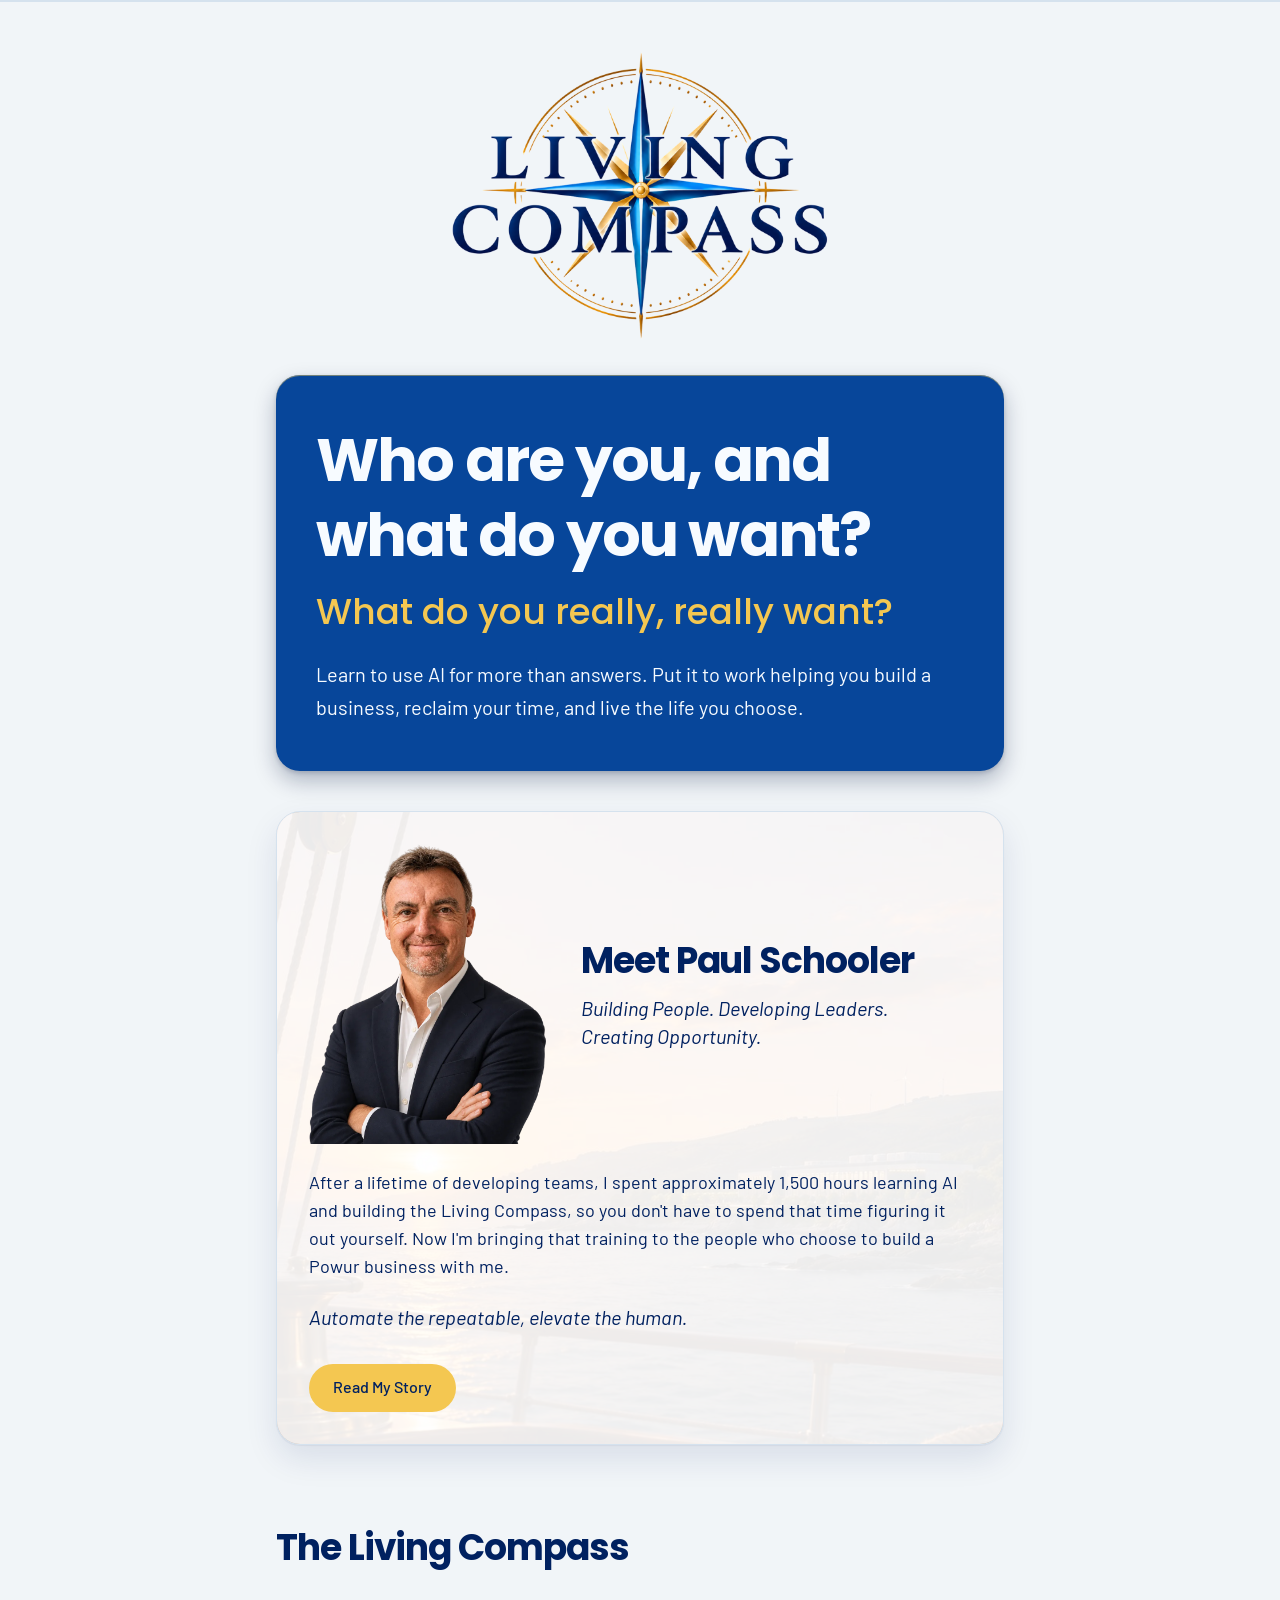
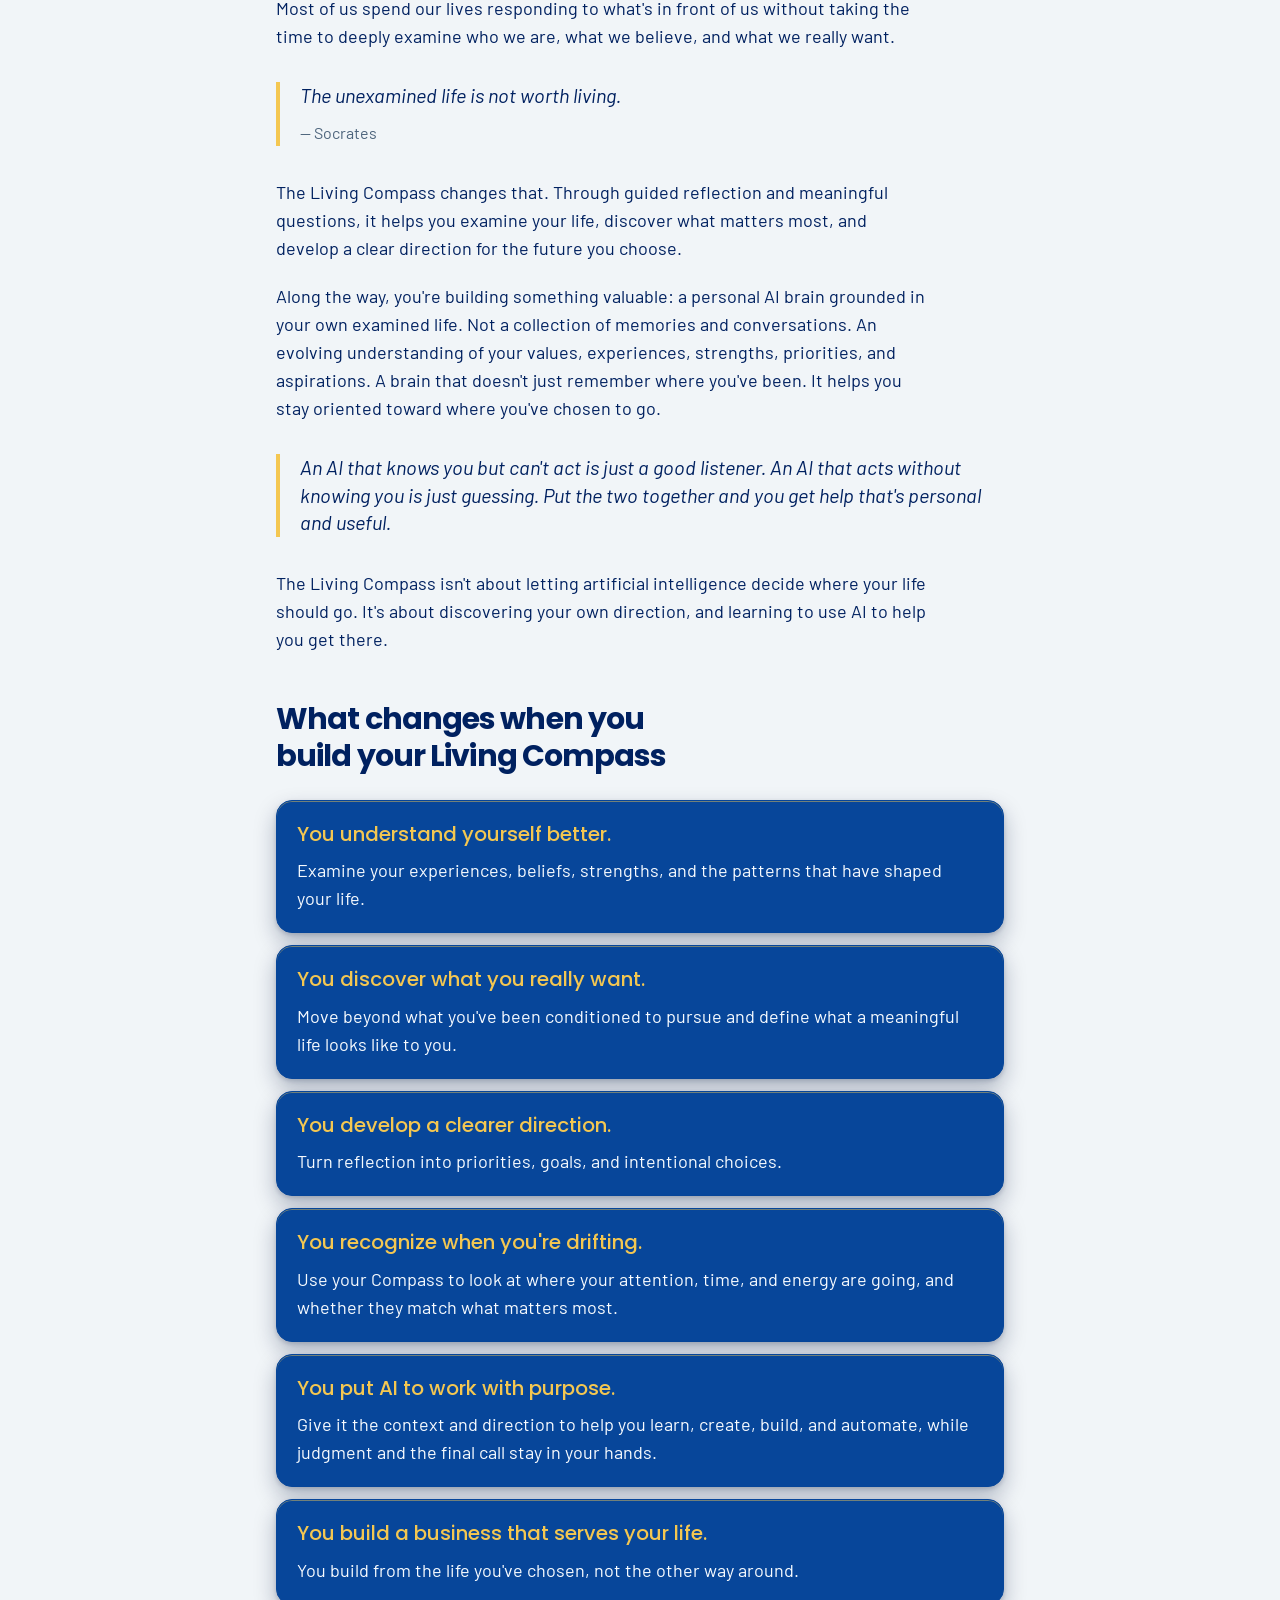
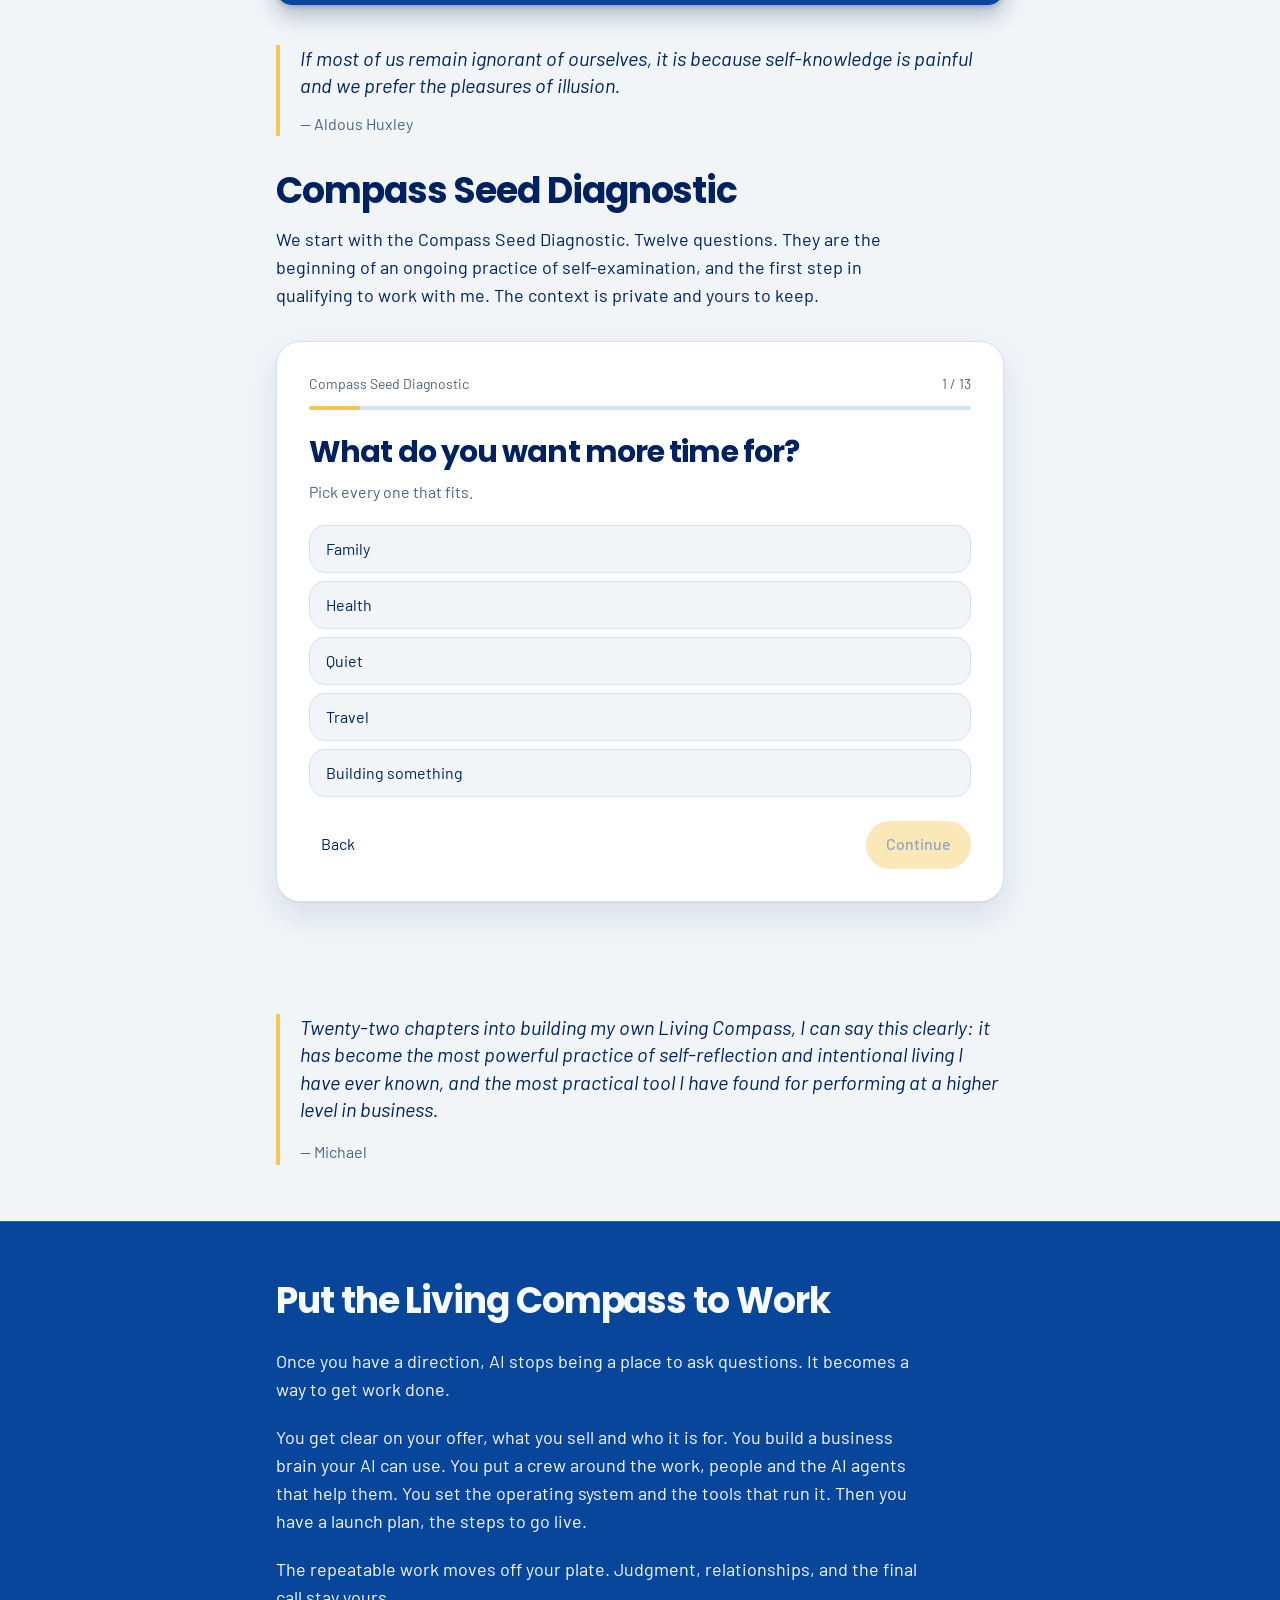
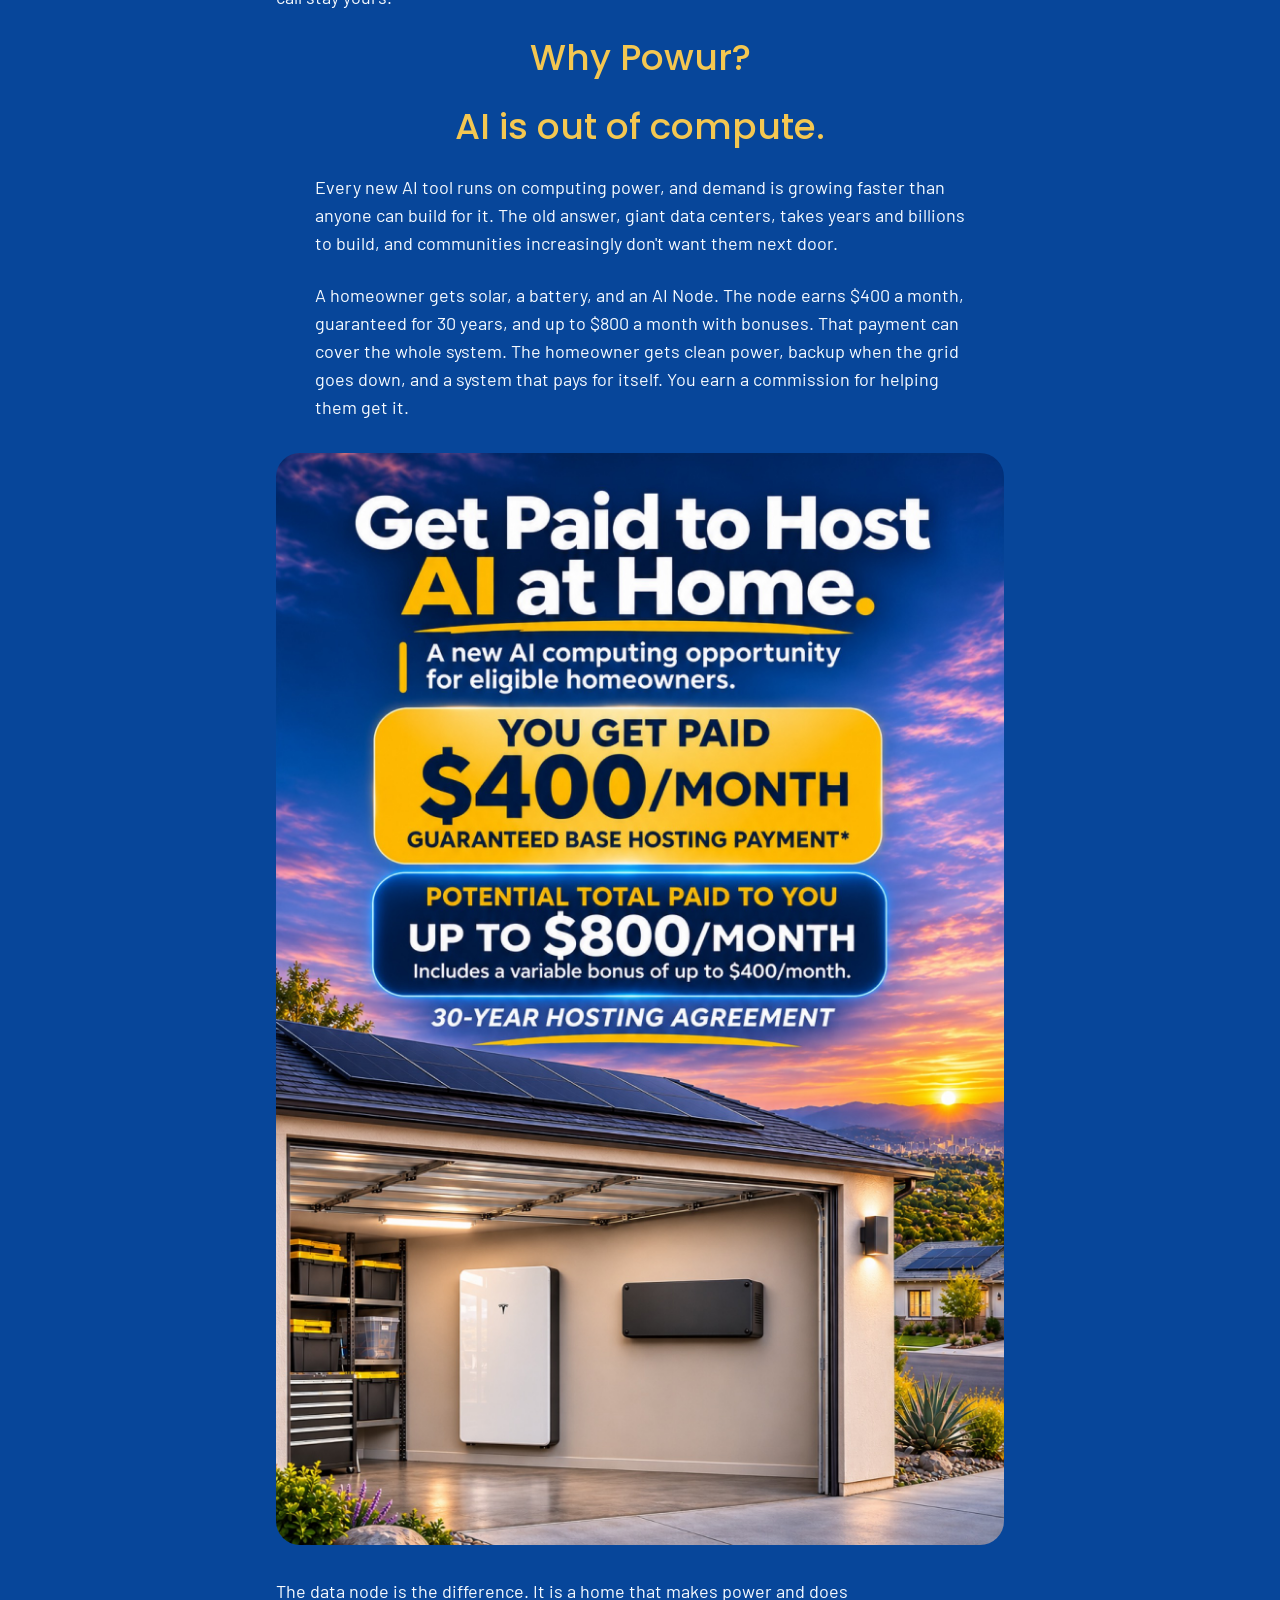
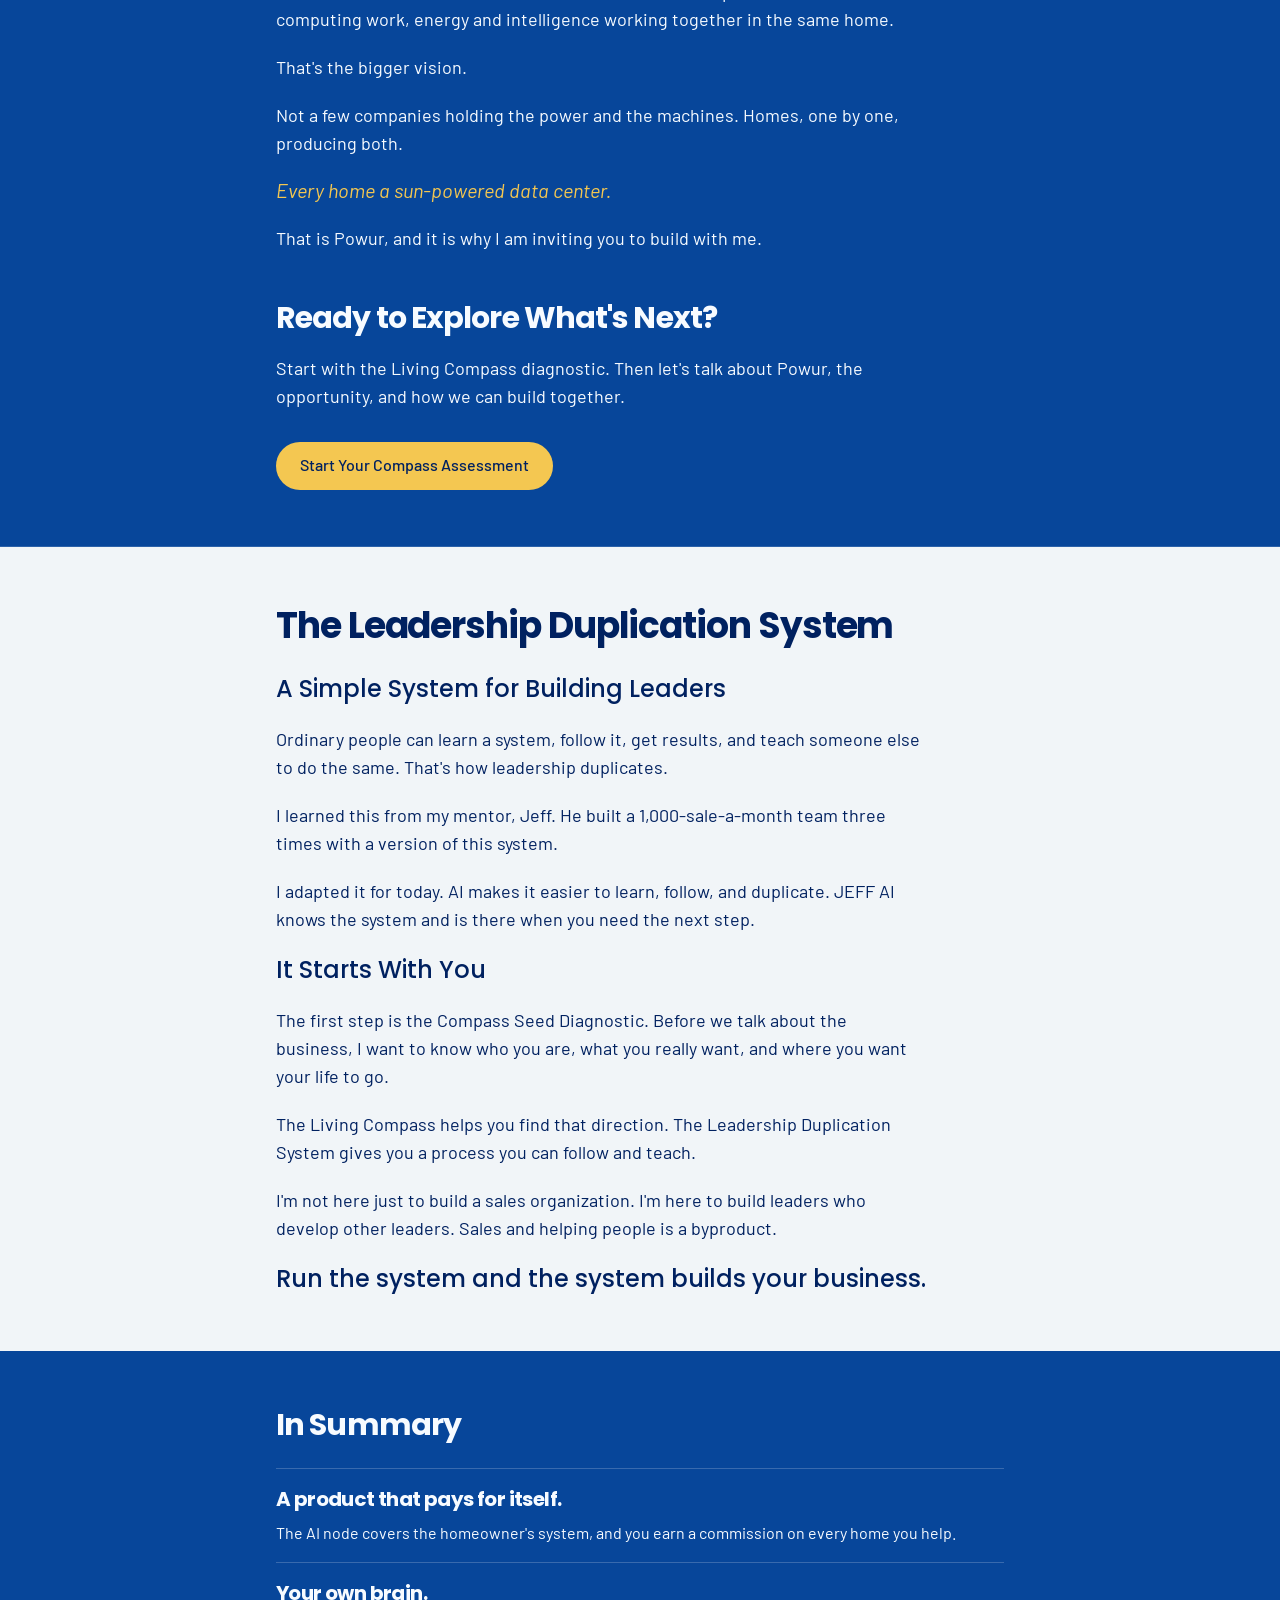
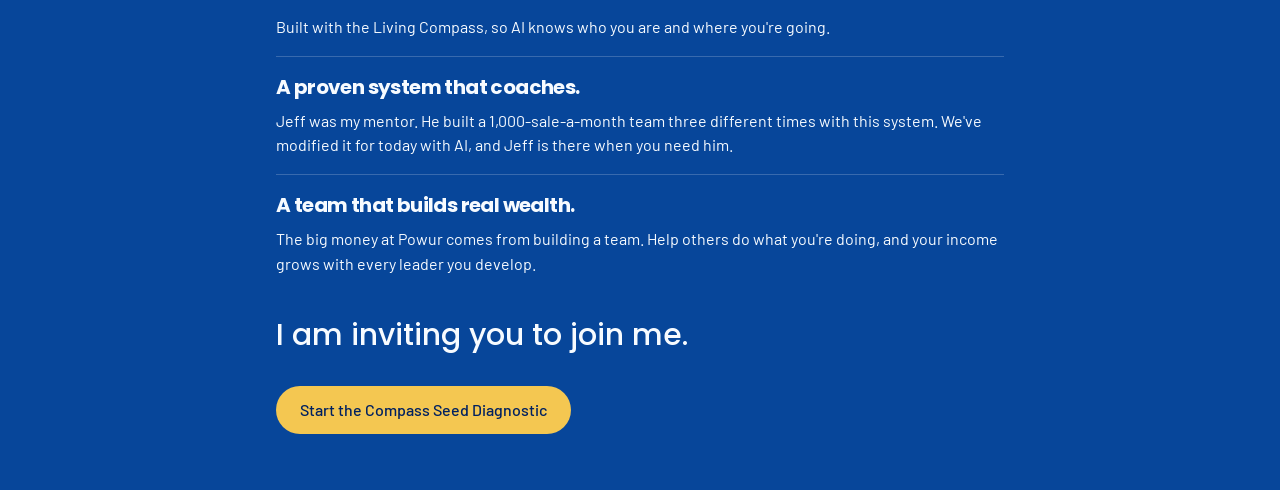
==== commit 22a064e9: "Add the out-of-compute line under Why Powur." ====
--- a/index.html
+++ b/index.html
@@ -132,6 +132,8 @@
 <p>The repeatable work moves off your plate. Judgment, relationships, and the final call stay yours.</p>
 </div>
 <p class="mt-6 text-center font-display text-4xl leading-tight text-sun">Why Powur?</p>
+<p class="mt-6 text-center font-display text-4xl leading-tight text-sun">AI is out of compute.</p>
+<p class="mx-auto mt-6 max-w-prose text-lg">Every new AI tool runs on computing power, and demand is growing faster than anyone can build for it. The old answer, giant data centers, takes years and billions to build, and communities increasingly don't want them next door.</p>
 <p class="mx-auto mt-6 max-w-prose text-lg">A homeowner gets solar, a battery, and an AI Node. The node earns $400 a month, guaranteed for 30 years, and up to $800 a month with bonuses. That payment can cover the whole system. The homeowner gets clean power, backup when the grid goes down, and a system that pays for itself. You earn a commission for helping them get it.</p>
 <img src="/powur-ai-node.jpg" alt="Get paid to host AI at home. $400 a month guaranteed base hosting payment. Up to $800 a month, including a variable bonus of up to $400. 30-year hosting agreement." class="mt-8 w-full rounded-3xl"/>
 <div class="mt-8 max-w-prose space-y-5 text-lg">
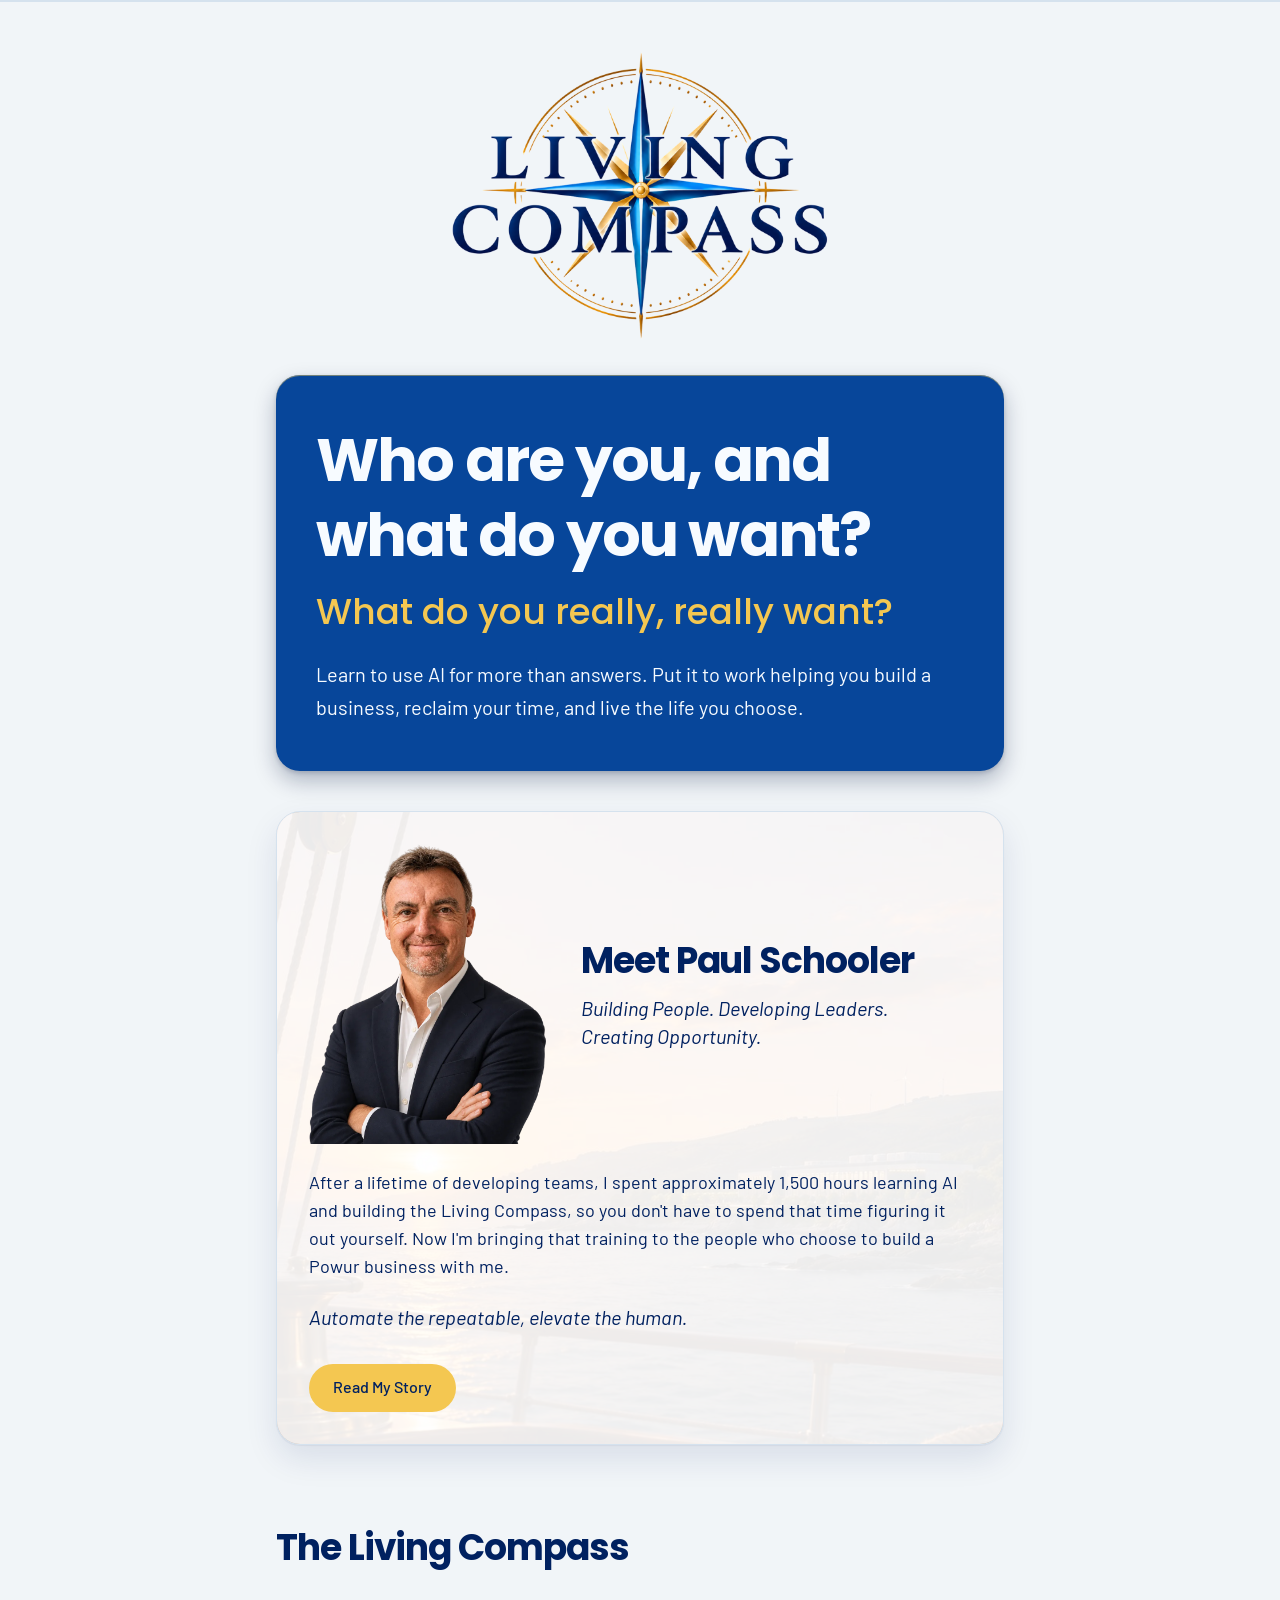
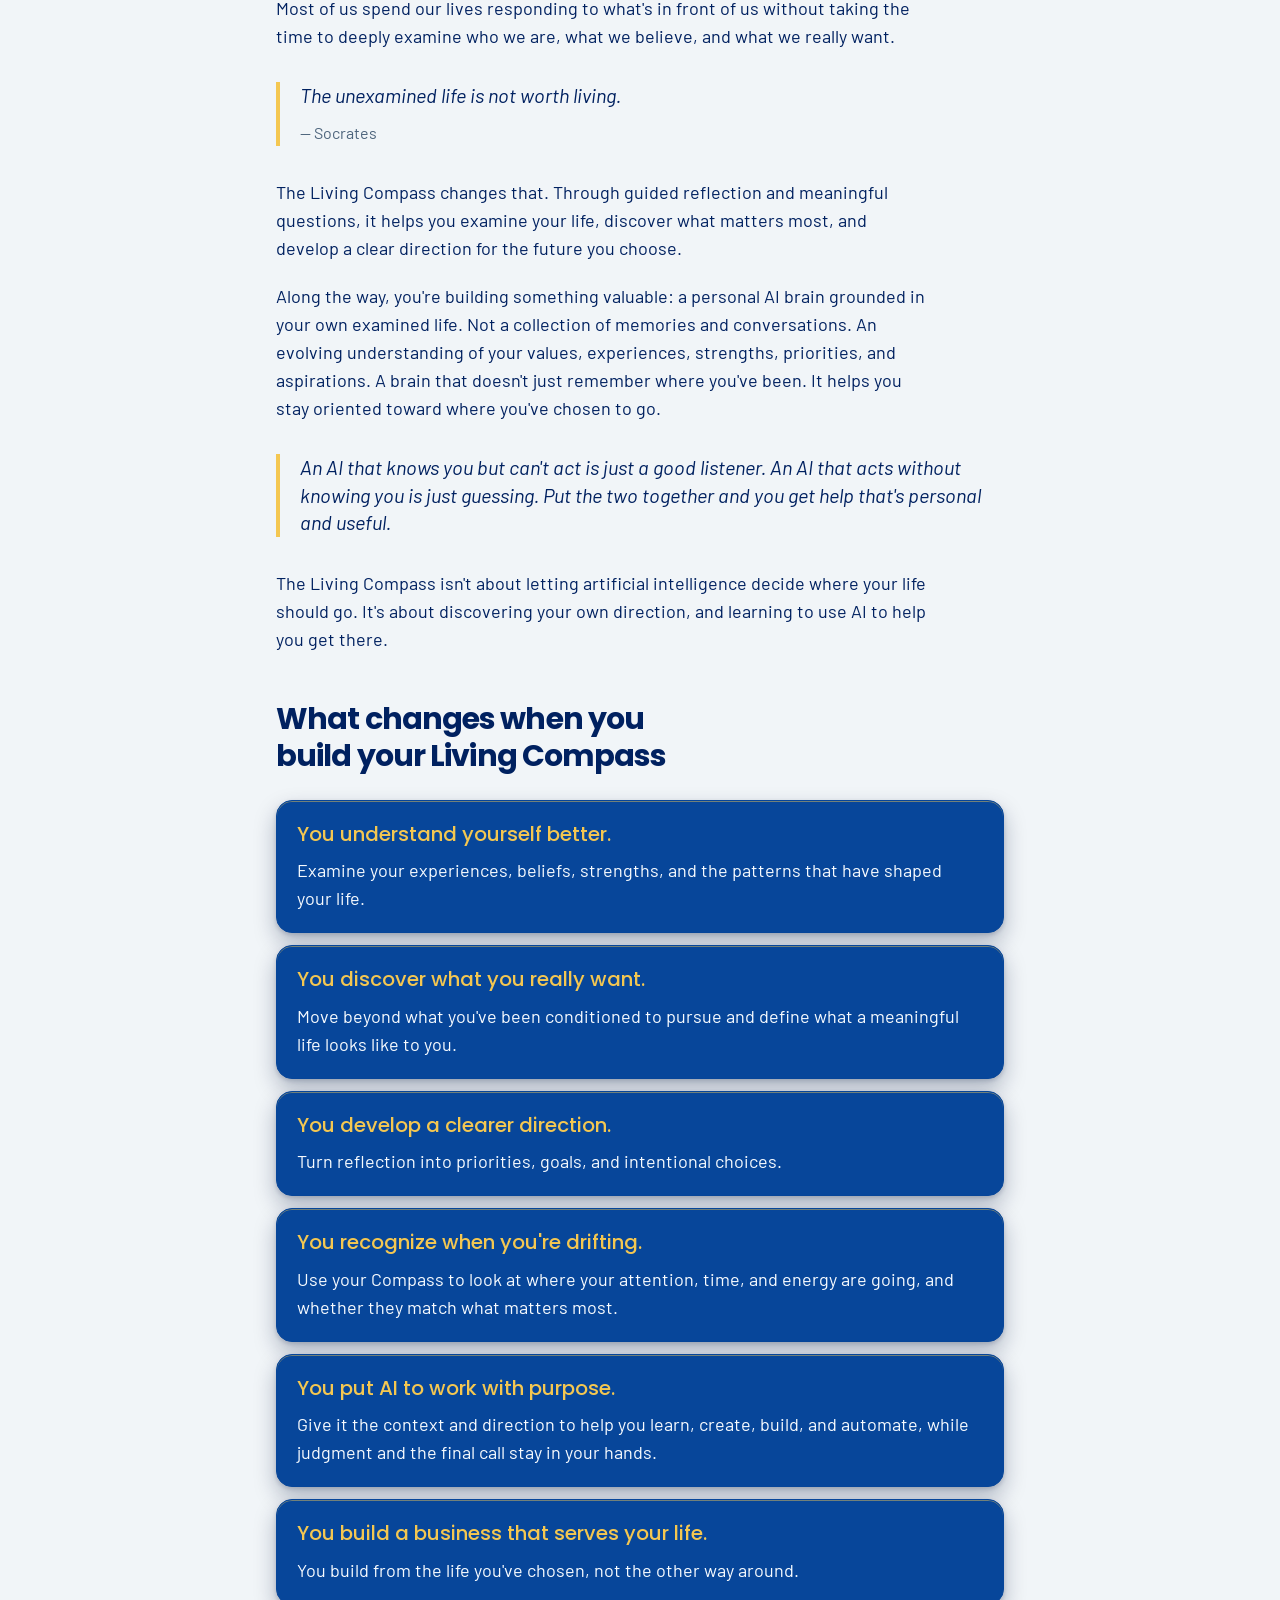
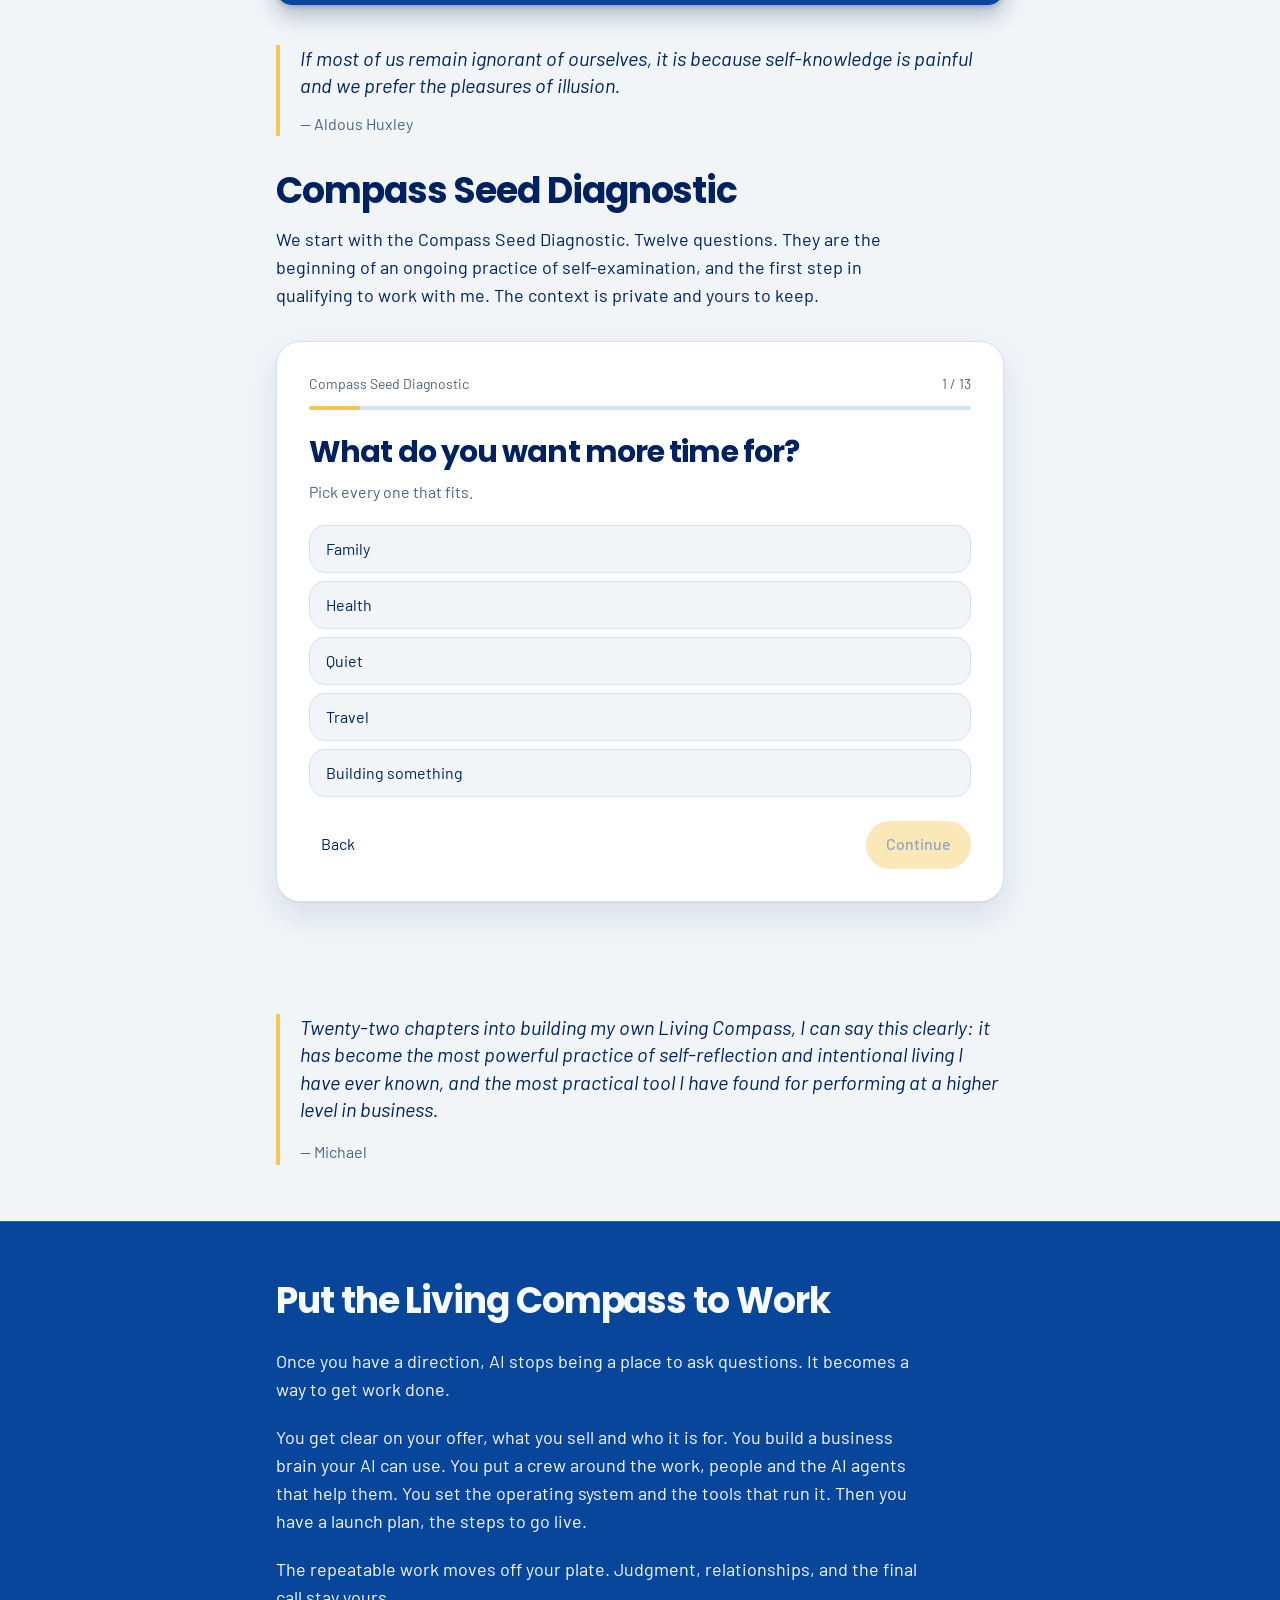
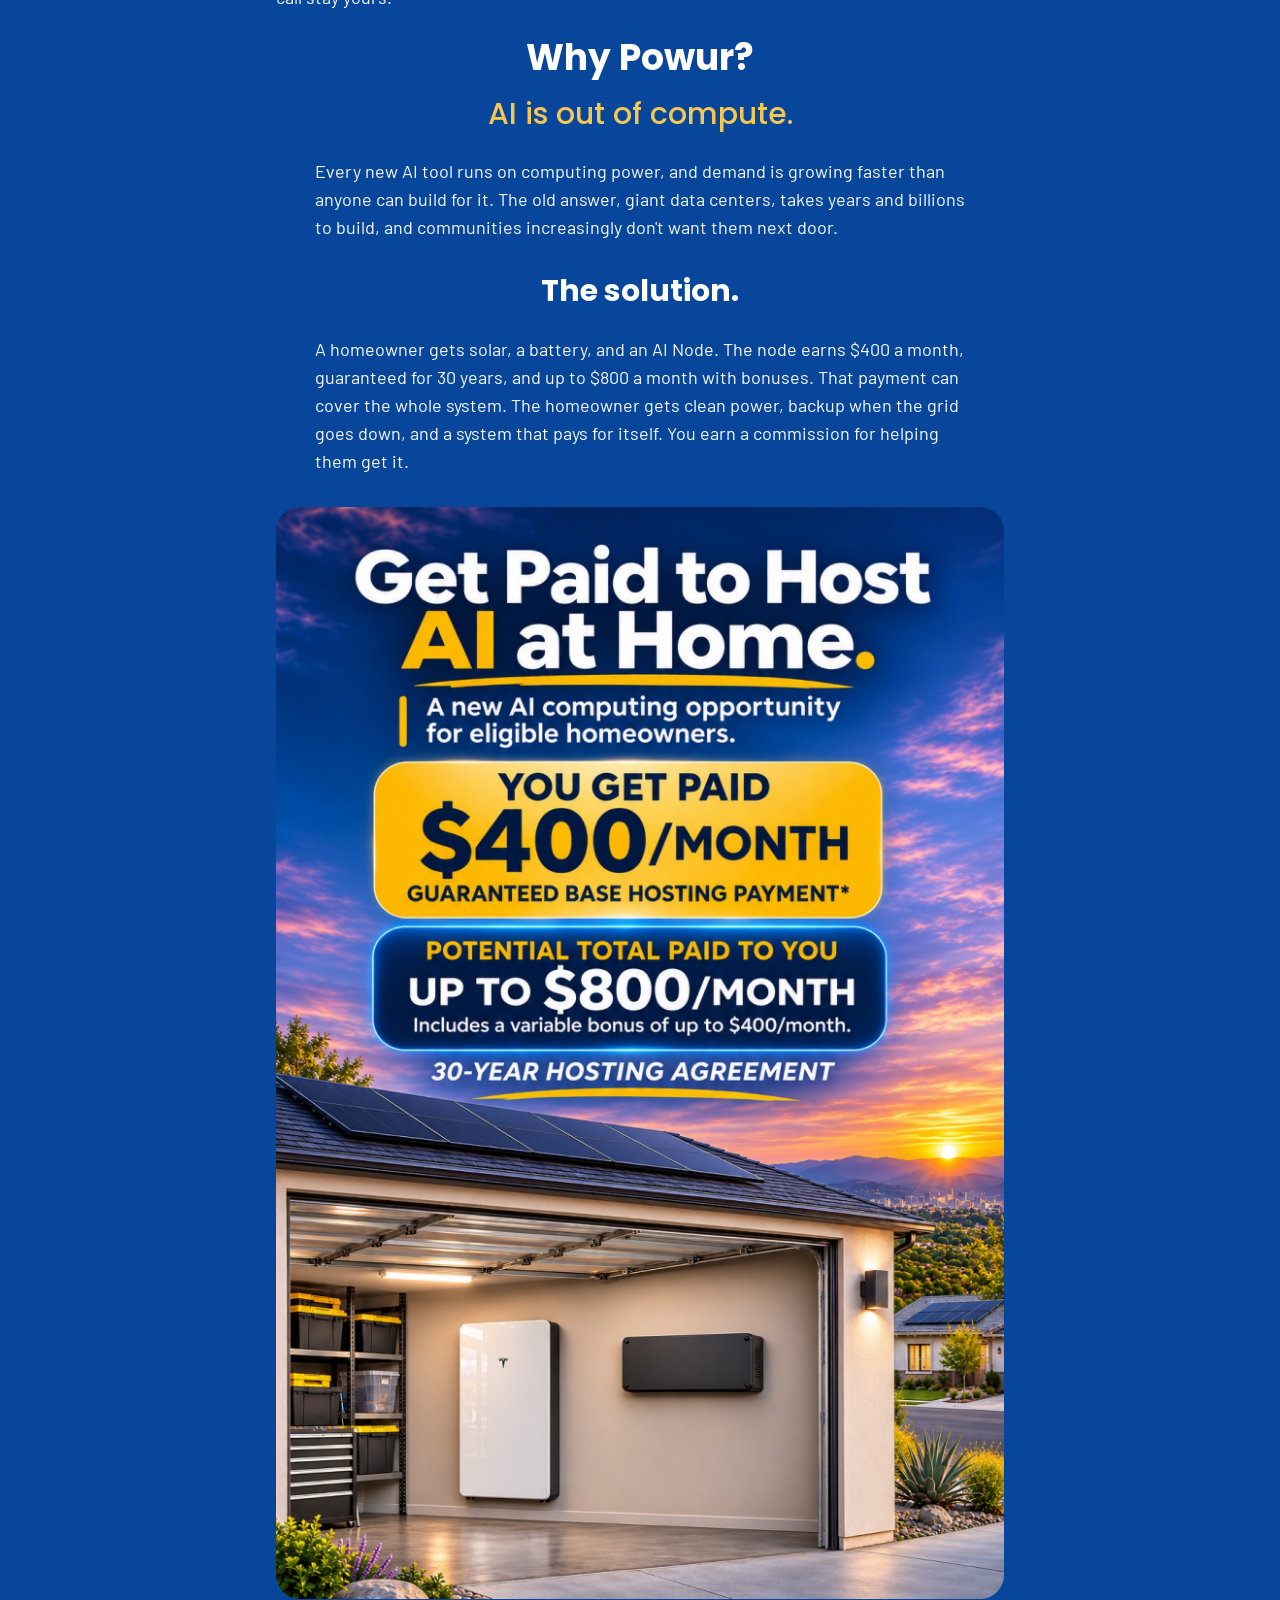
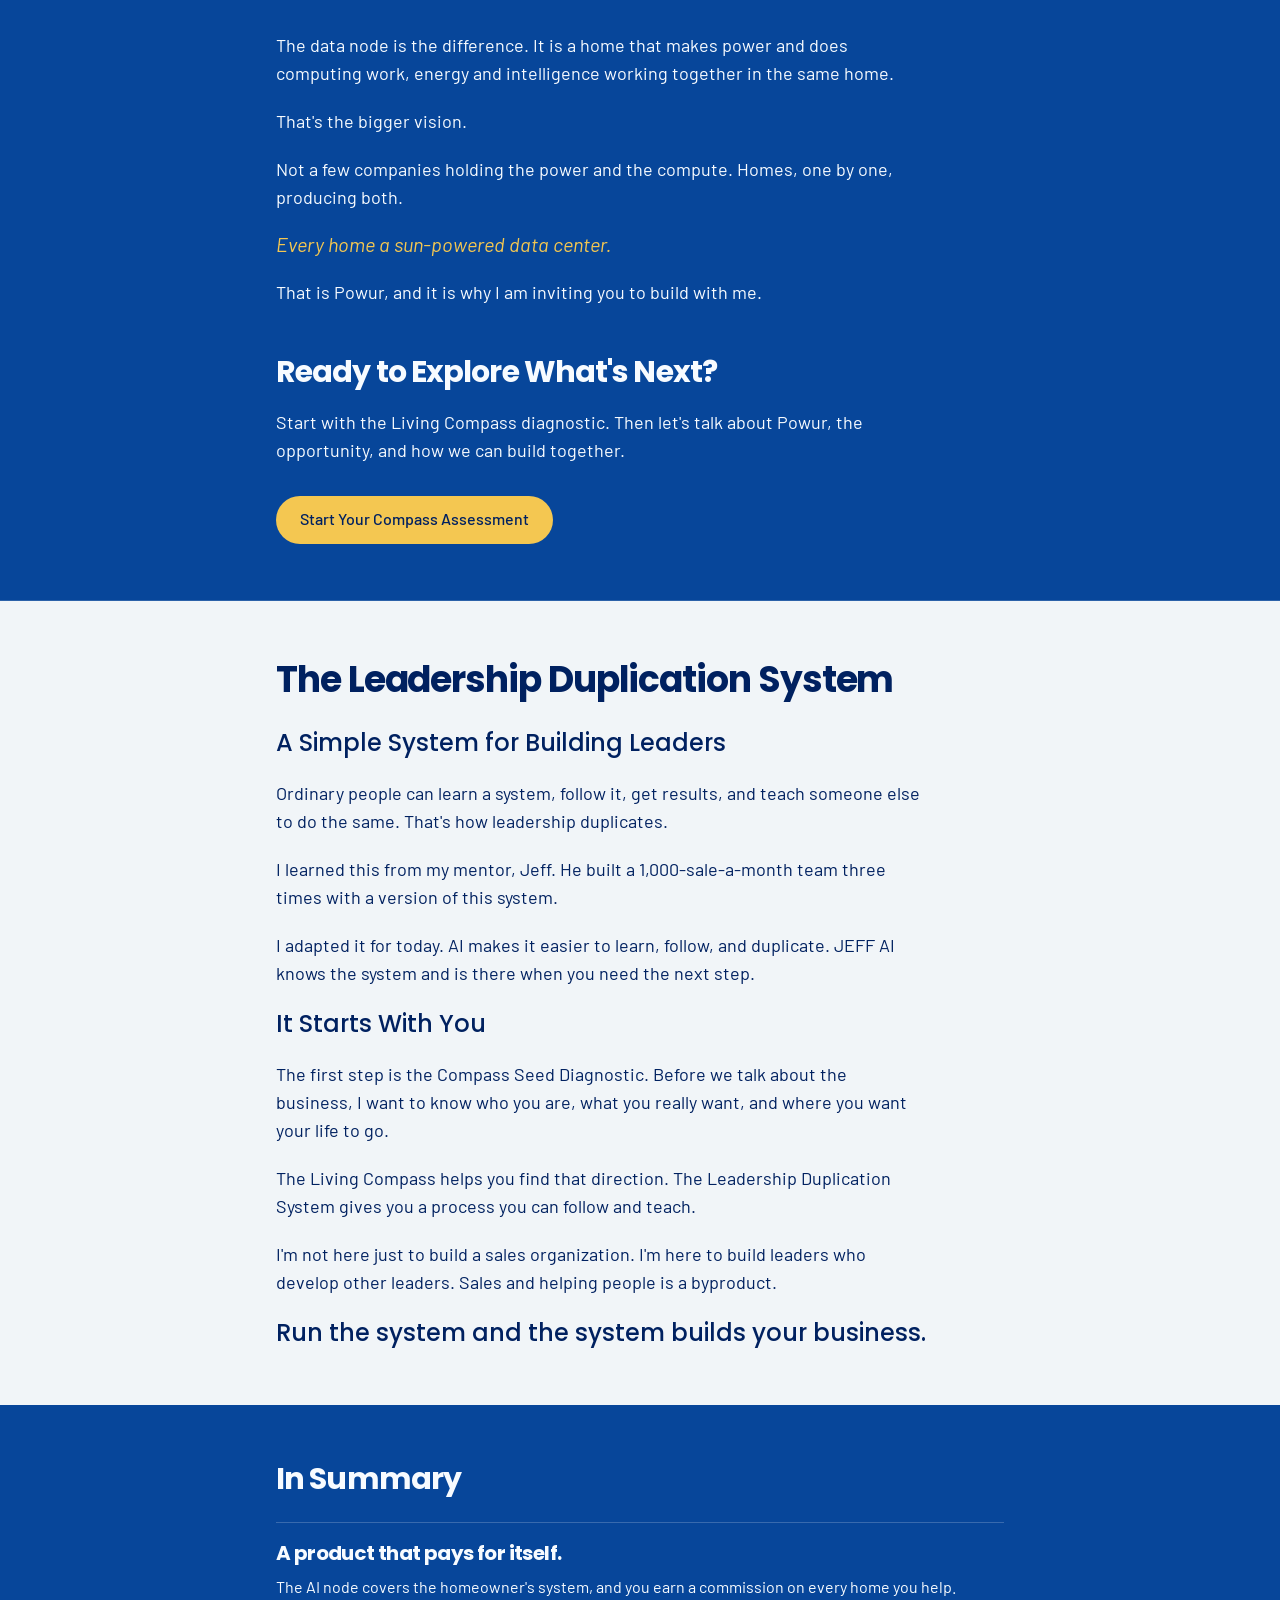
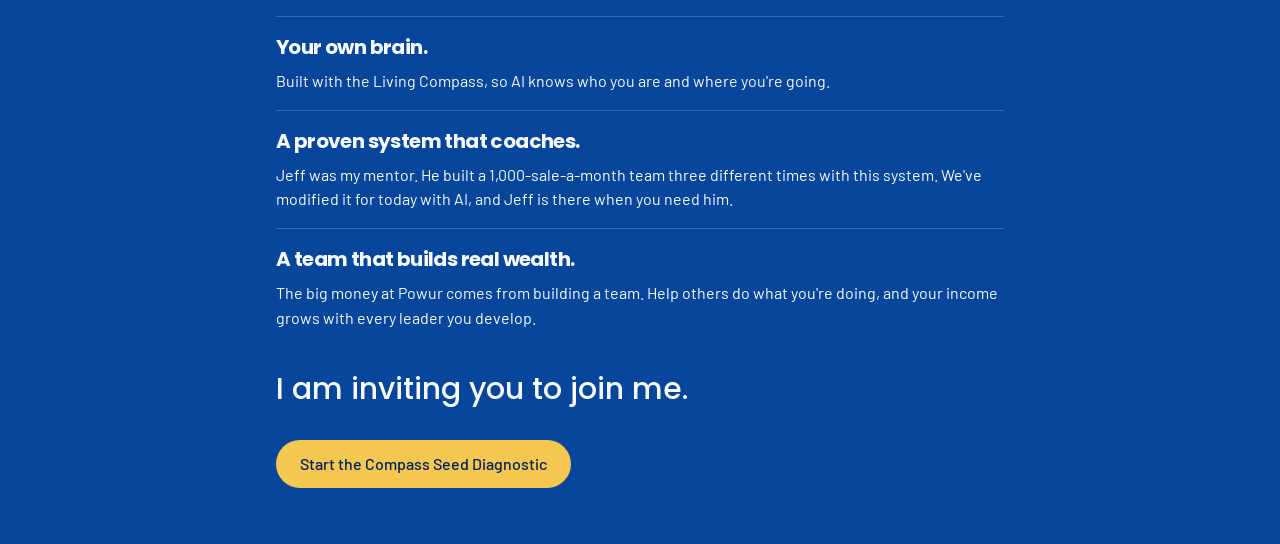
==== commit 1de3a3b9: "Restyle the Why Powur opening and say compute." ====
--- a/index.html
+++ b/index.html
@@ -131,15 +131,16 @@
 <p>You get clear on your offer, what you sell and who it is for. You build a business brain your AI can use. You put a crew around the work, people and the AI agents that help them. You set the operating system and the tools that run it. Then you have a launch plan, the steps to go live.</p>
 <p>The repeatable work moves off your plate. Judgment, relationships, and the final call stay yours.</p>
 </div>
-<p class="mt-6 text-center font-display text-4xl leading-tight text-sun">Why Powur?</p>
-<p class="mt-6 text-center font-display text-4xl leading-tight text-sun">AI is out of compute.</p>
+<p class="mt-6 text-center font-display text-4xl leading-tight text-white" style="font-weight:700">Why Powur?</p>
+<p class="mt-4 text-center font-display text-3xl leading-tight text-sun">AI is out of compute.</p>
 <p class="mx-auto mt-6 max-w-prose text-lg">Every new AI tool runs on computing power, and demand is growing faster than anyone can build for it. The old answer, giant data centers, takes years and billions to build, and communities increasingly don't want them next door.</p>
+<p class="mt-8 text-center font-display text-3xl leading-tight text-white" style="font-weight:700">The solution.</p>
 <p class="mx-auto mt-6 max-w-prose text-lg">A homeowner gets solar, a battery, and an AI Node. The node earns $400 a month, guaranteed for 30 years, and up to $800 a month with bonuses. That payment can cover the whole system. The homeowner gets clean power, backup when the grid goes down, and a system that pays for itself. You earn a commission for helping them get it.</p>
 <img src="/powur-ai-node.jpg" alt="Get paid to host AI at home. $400 a month guaranteed base hosting payment. Up to $800 a month, including a variable bonus of up to $400. 30-year hosting agreement." class="mt-8 w-full rounded-3xl"/>
 <div class="mt-8 max-w-prose space-y-5 text-lg">
 <p>The data node is the difference. It is a home that makes power and does computing work, energy and intelligence working together in the same home.</p>
 <p>That&#x27;s the bigger vision.</p>
-<p>Not a few companies holding the power and the machines. Homes, one by one, producing both.</p>
+<p>Not a few companies holding the power and the compute. Homes, one by one, producing both.</p>
 <p class="font-sans text-xl leading-snug italic text-sun">Every home a sun-powered data center.</p>
 <p>That is Powur, and it is why I am inviting you to build with me.</p>
 </div>
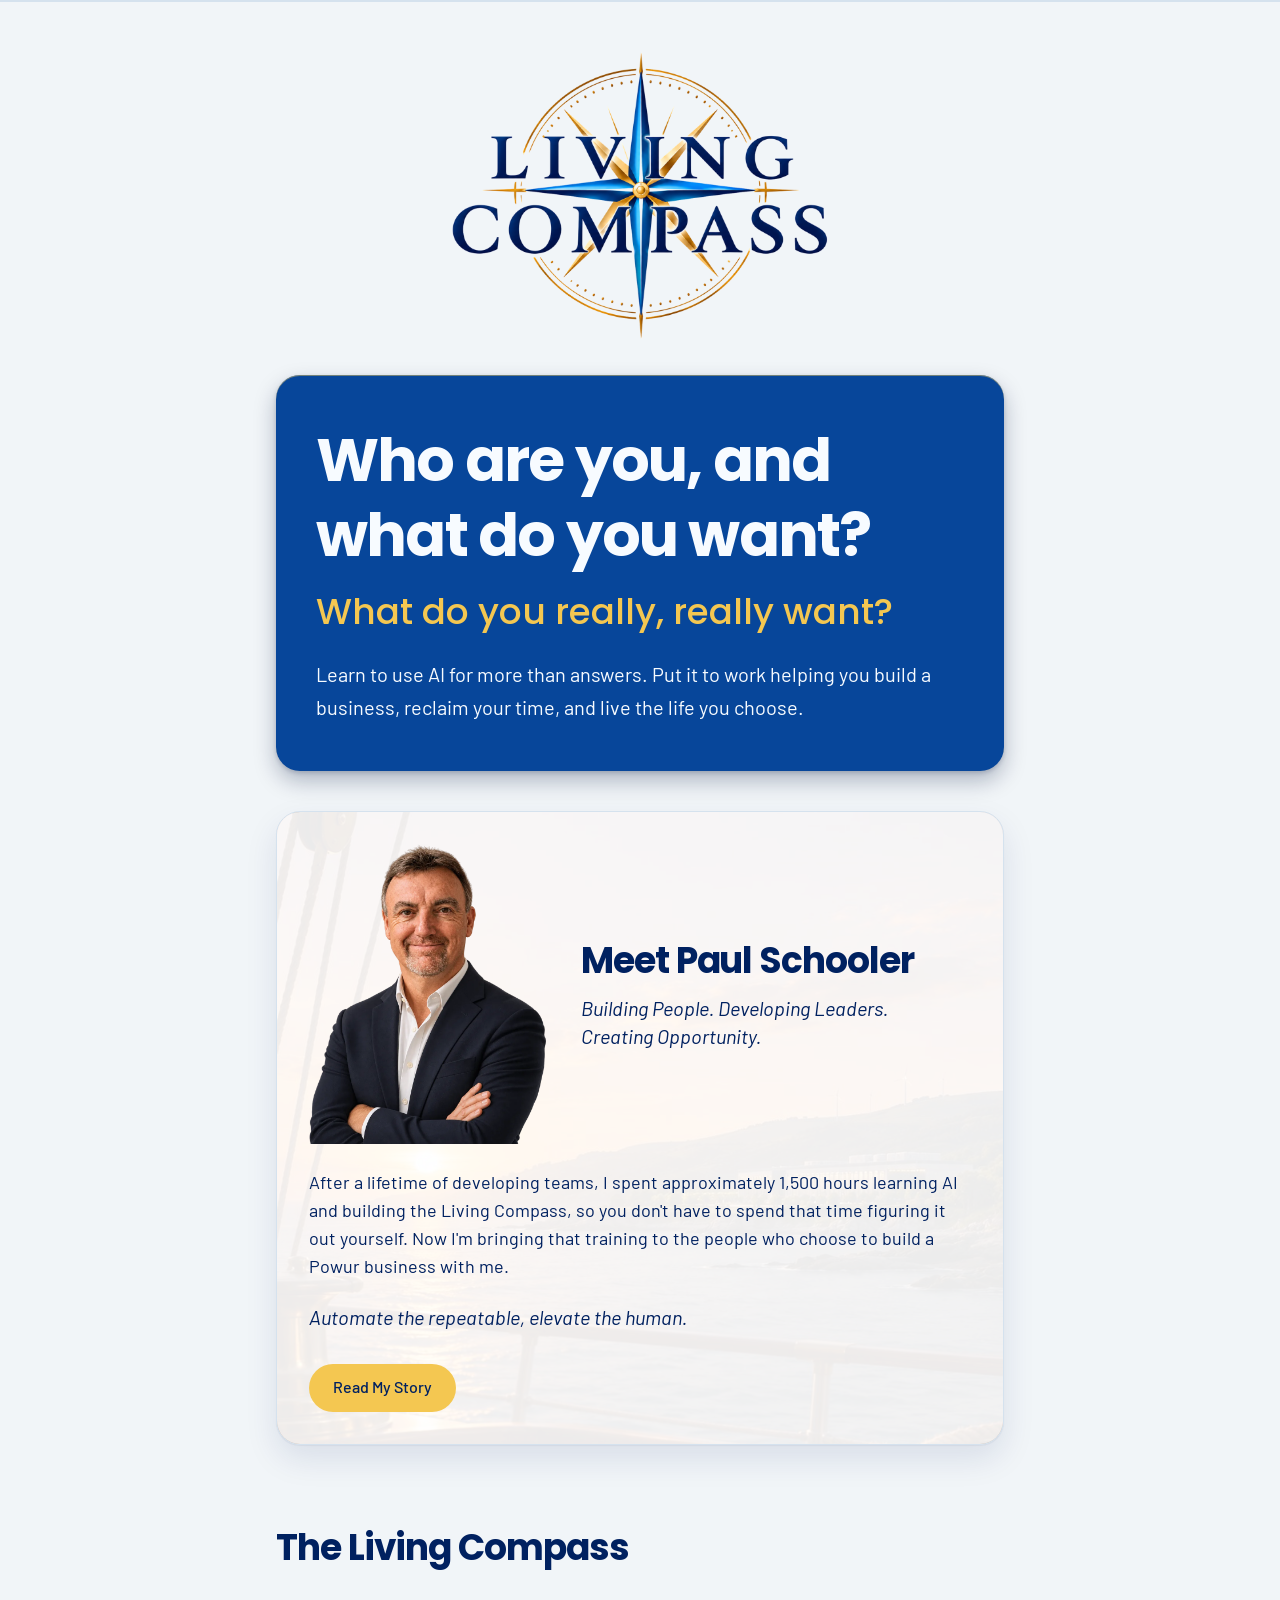
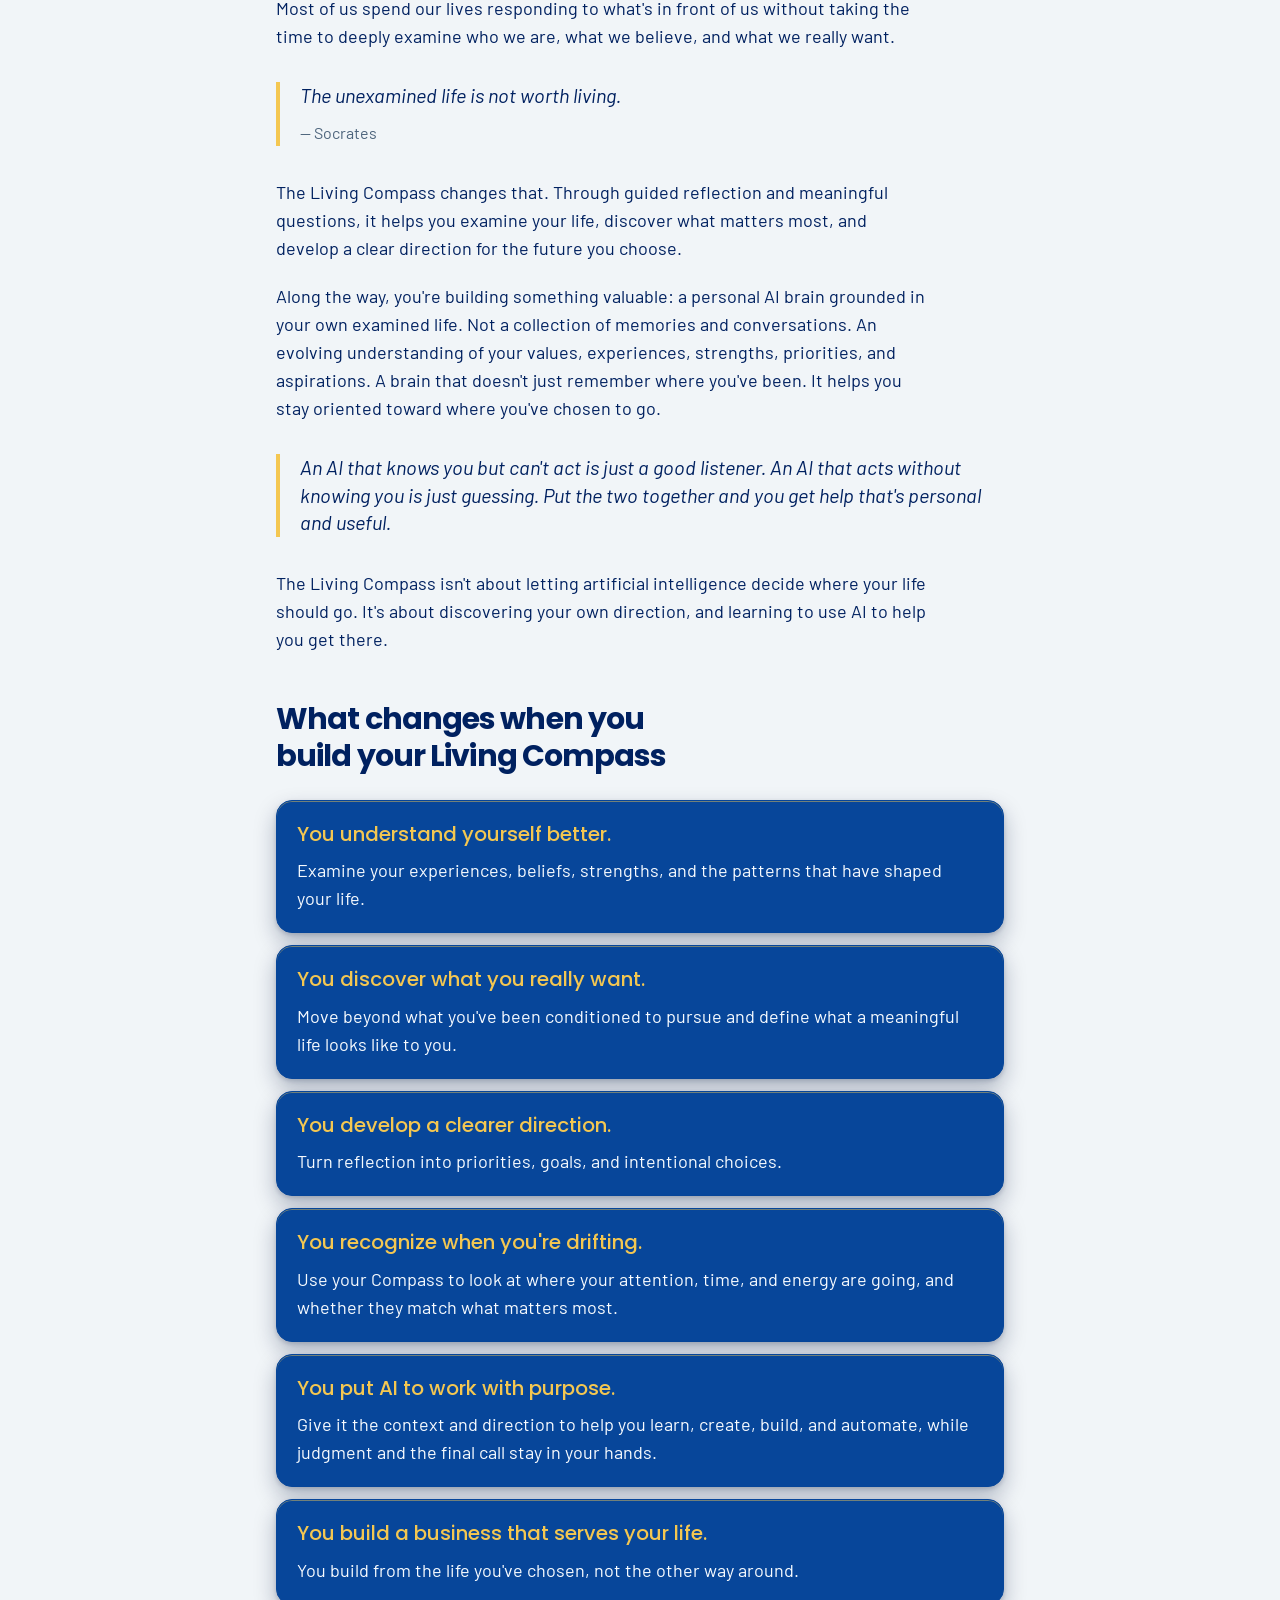
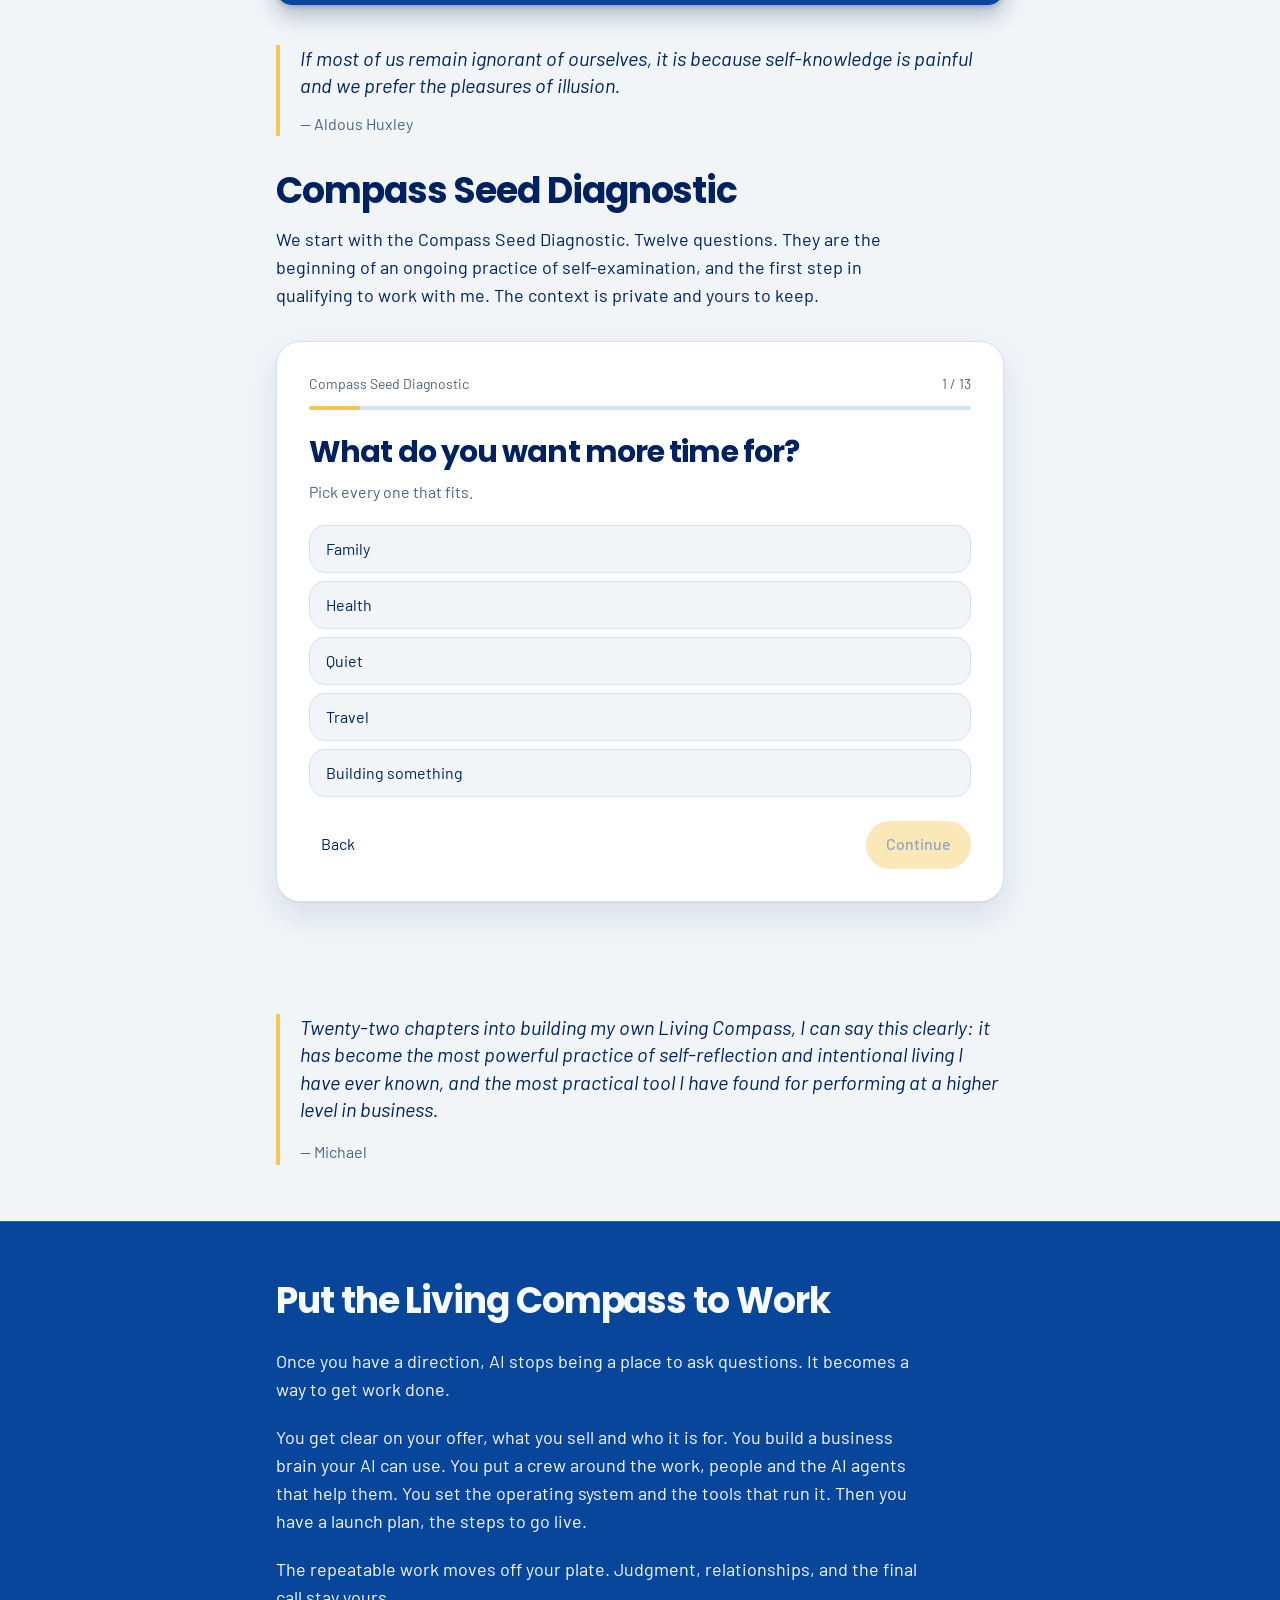
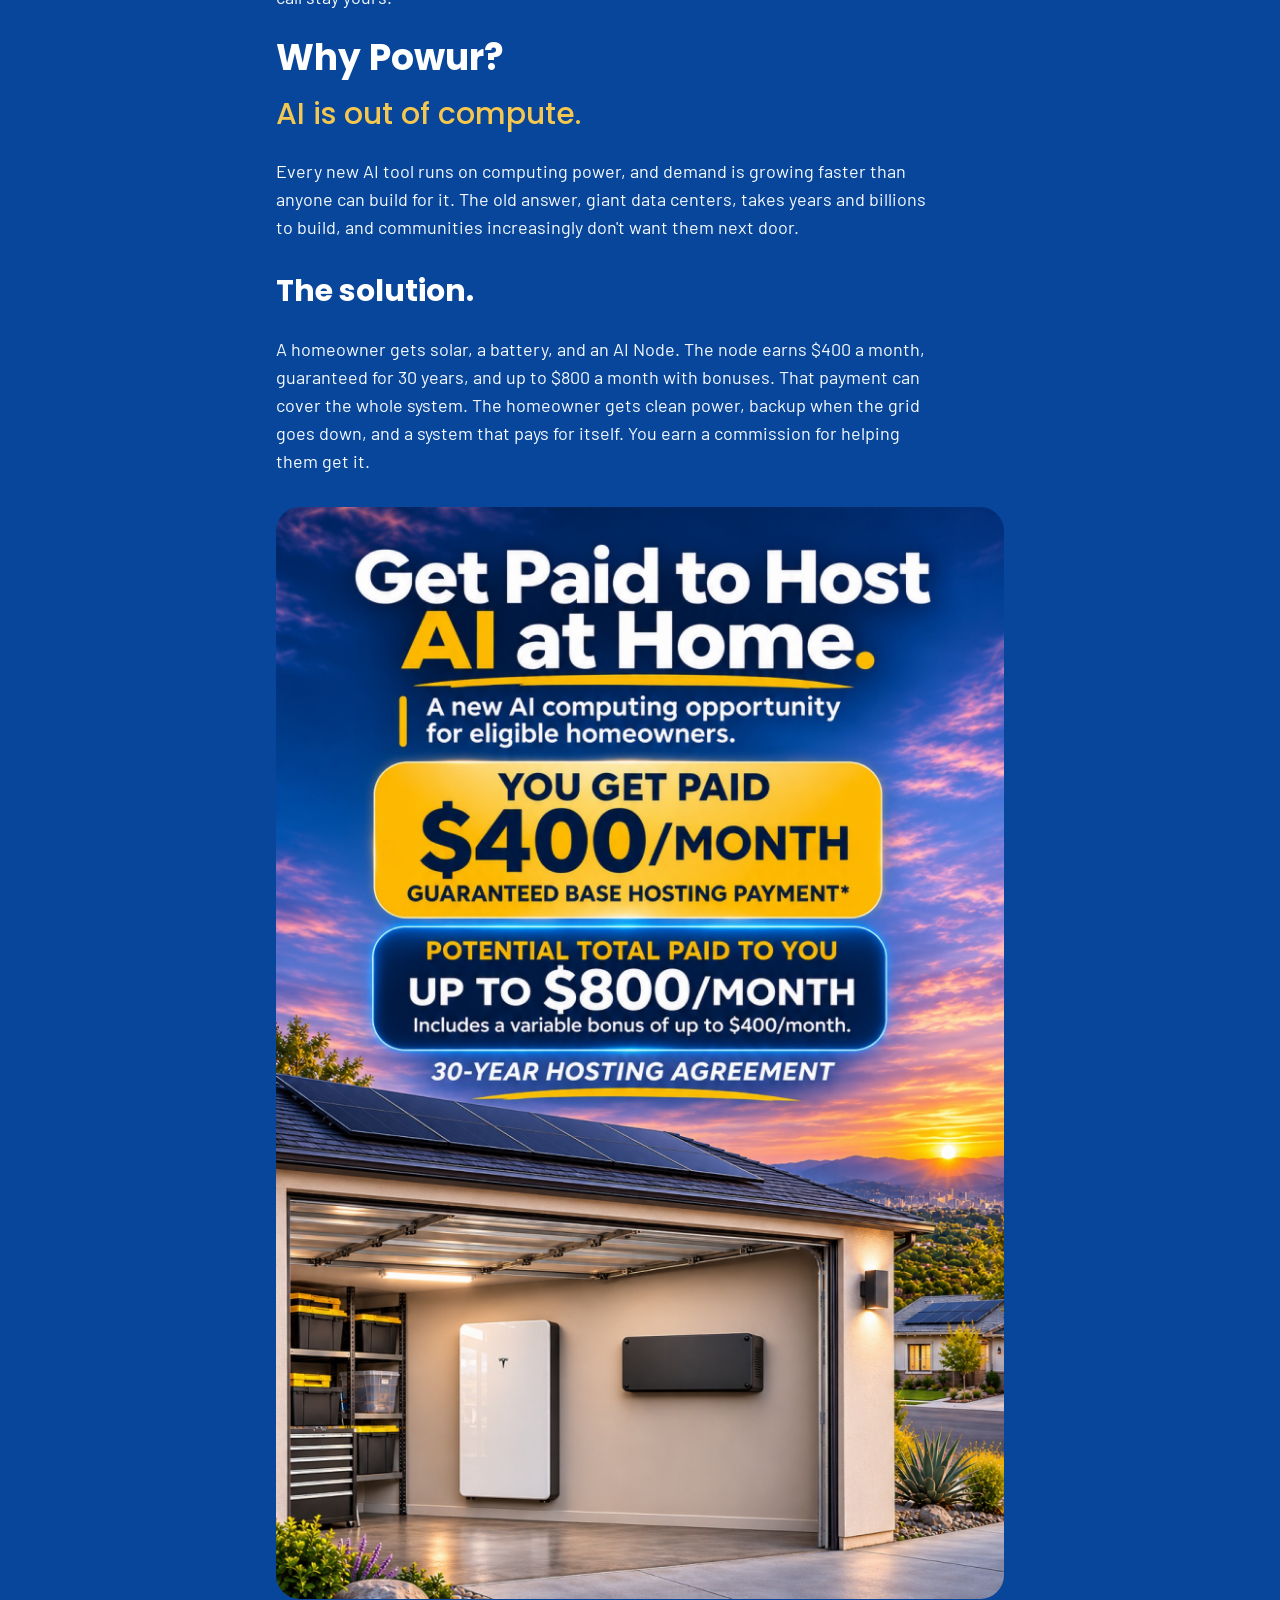
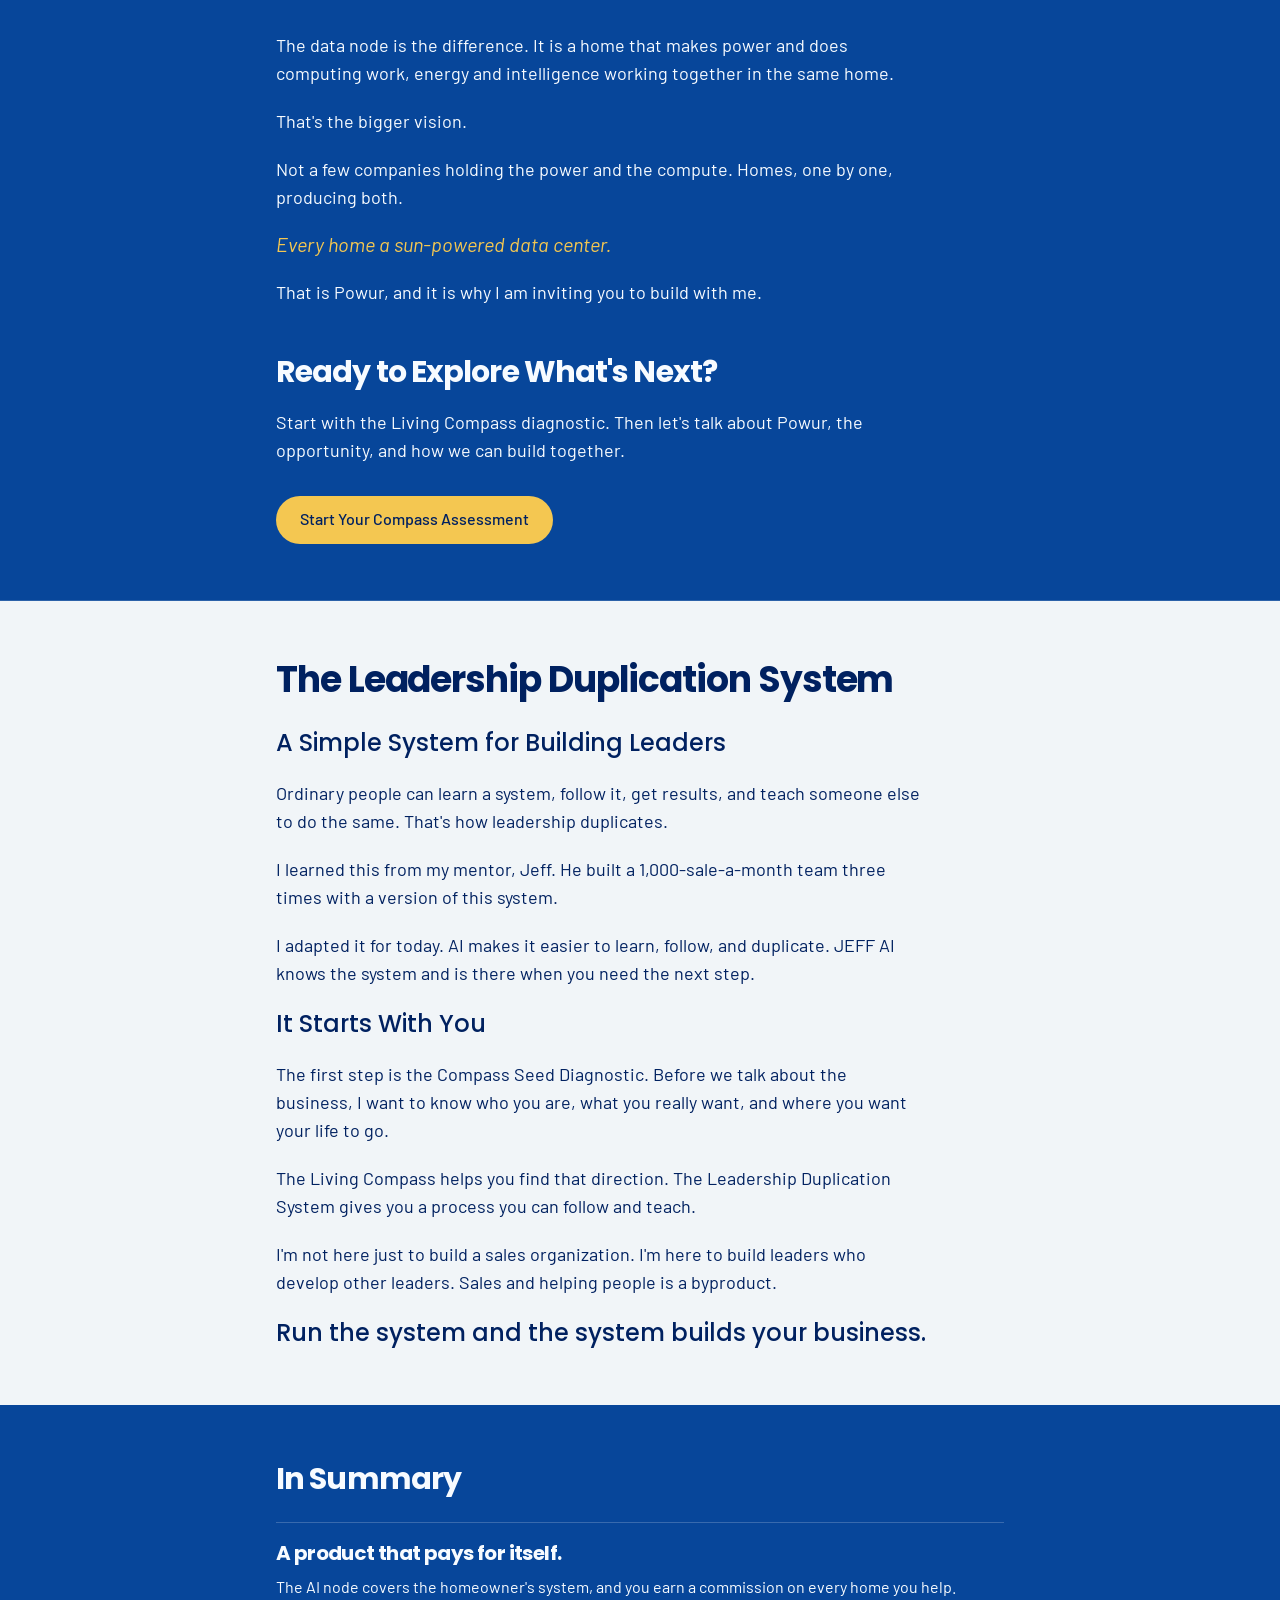
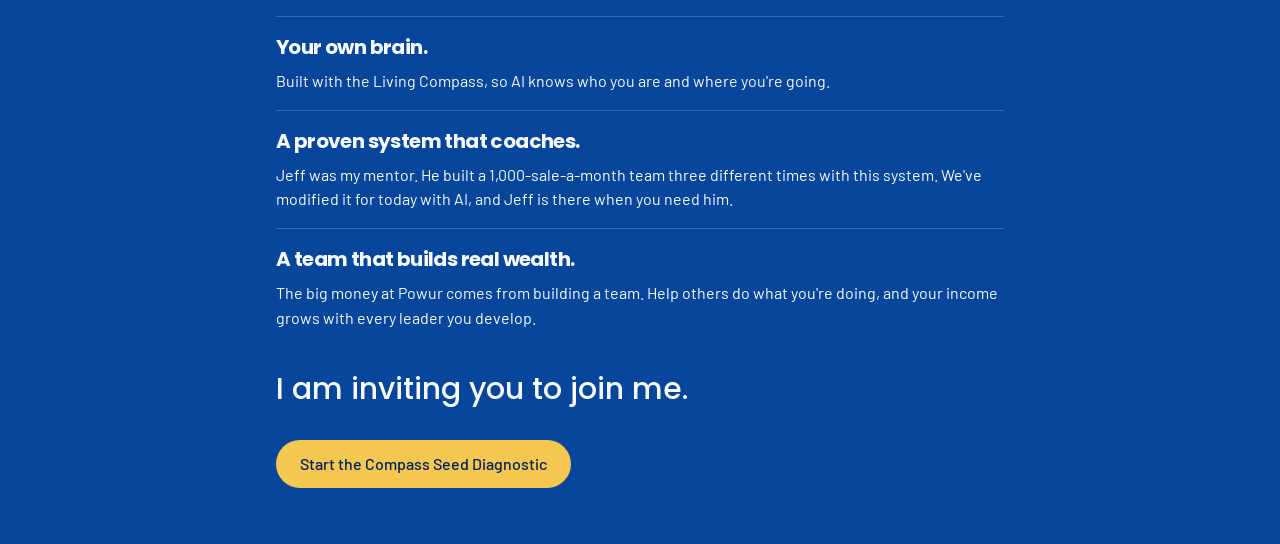
==== commit 0d7a190e: "Left-align Why Powur / AI is out of compute / The solution to match the rest of the page" ====
--- a/index.html
+++ b/index.html
@@ -131,11 +131,11 @@
 <p>You get clear on your offer, what you sell and who it is for. You build a business brain your AI can use. You put a crew around the work, people and the AI agents that help them. You set the operating system and the tools that run it. Then you have a launch plan, the steps to go live.</p>
 <p>The repeatable work moves off your plate. Judgment, relationships, and the final call stay yours.</p>
 </div>
-<p class="mt-6 text-center font-display text-4xl leading-tight text-white" style="font-weight:700">Why Powur?</p>
-<p class="mt-4 text-center font-display text-3xl leading-tight text-sun">AI is out of compute.</p>
-<p class="mx-auto mt-6 max-w-prose text-lg">Every new AI tool runs on computing power, and demand is growing faster than anyone can build for it. The old answer, giant data centers, takes years and billions to build, and communities increasingly don't want them next door.</p>
-<p class="mt-8 text-center font-display text-3xl leading-tight text-white" style="font-weight:700">The solution.</p>
-<p class="mx-auto mt-6 max-w-prose text-lg">A homeowner gets solar, a battery, and an AI Node. The node earns $400 a month, guaranteed for 30 years, and up to $800 a month with bonuses. That payment can cover the whole system. The homeowner gets clean power, backup when the grid goes down, and a system that pays for itself. You earn a commission for helping them get it.</p>
+<p class="mt-6 font-display text-4xl leading-tight text-white" style="font-weight:700">Why Powur?</p>
+<p class="mt-4 font-display text-3xl leading-tight text-sun">AI is out of compute.</p>
+<p class="mt-6 max-w-prose text-lg">Every new AI tool runs on computing power, and demand is growing faster than anyone can build for it. The old answer, giant data centers, takes years and billions to build, and communities increasingly don't want them next door.</p>
+<p class="mt-8 font-display text-3xl leading-tight text-white" style="font-weight:700">The solution.</p>
+<p class="mt-6 max-w-prose text-lg">A homeowner gets solar, a battery, and an AI Node. The node earns $400 a month, guaranteed for 30 years, and up to $800 a month with bonuses. That payment can cover the whole system. The homeowner gets clean power, backup when the grid goes down, and a system that pays for itself. You earn a commission for helping them get it.</p>
 <img src="/powur-ai-node.jpg" alt="Get paid to host AI at home. $400 a month guaranteed base hosting payment. Up to $800 a month, including a variable bonus of up to $400. 30-year hosting agreement." class="mt-8 w-full rounded-3xl"/>
 <div class="mt-8 max-w-prose space-y-5 text-lg">
 <p>The data node is the difference. It is a home that makes power and does computing work, energy and intelligence working together in the same home.</p>
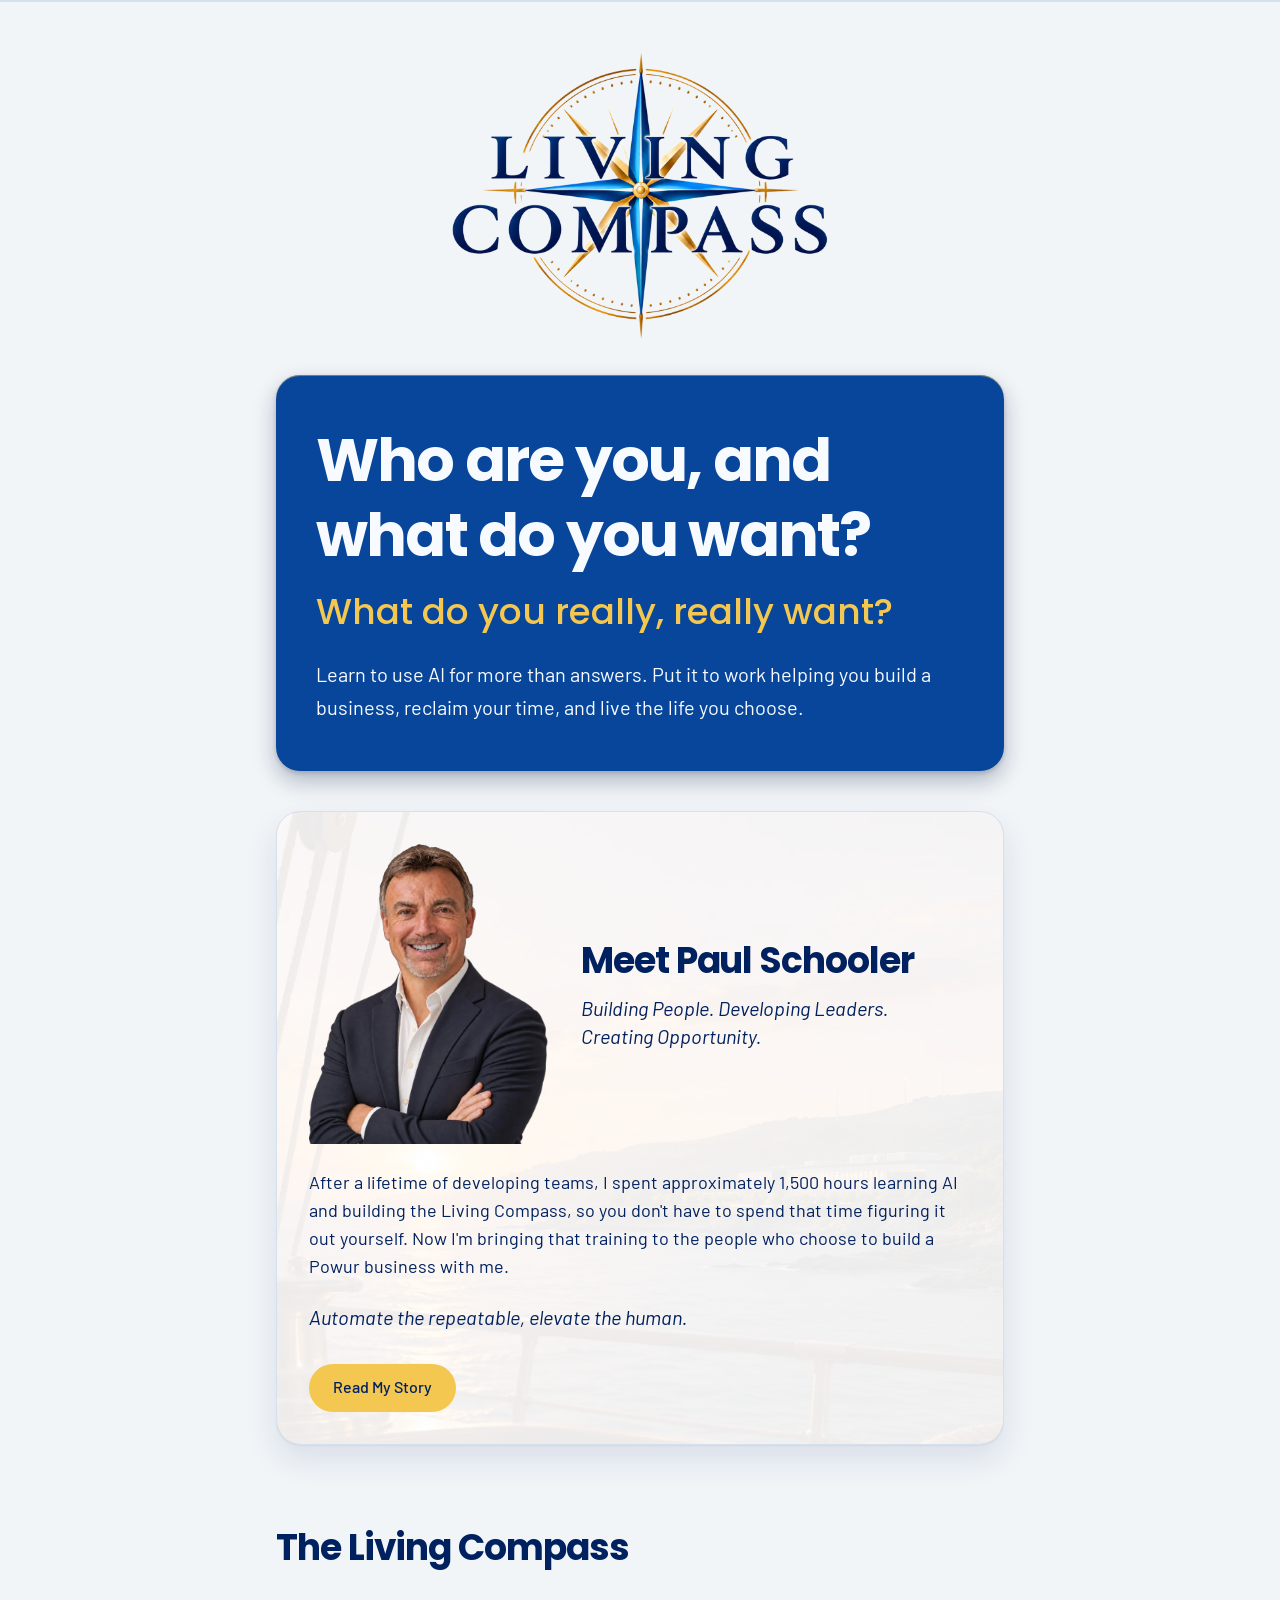
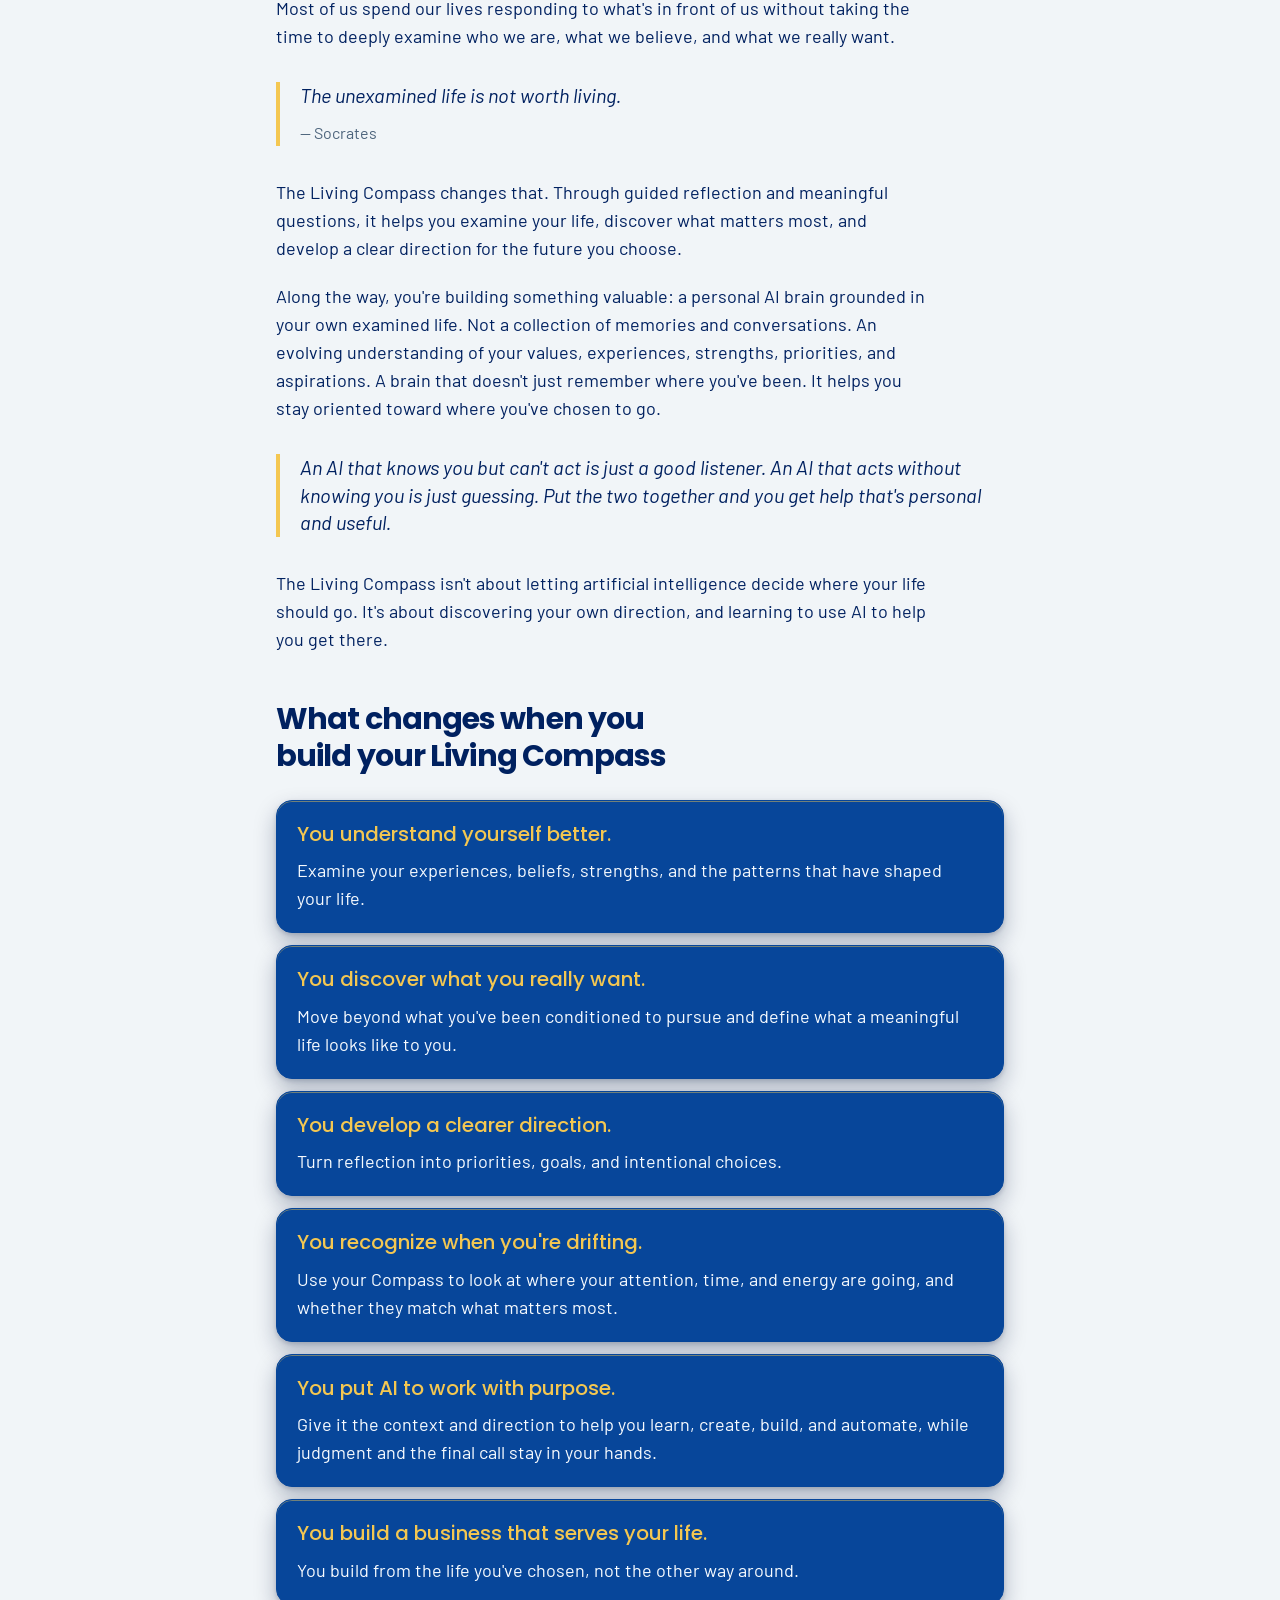
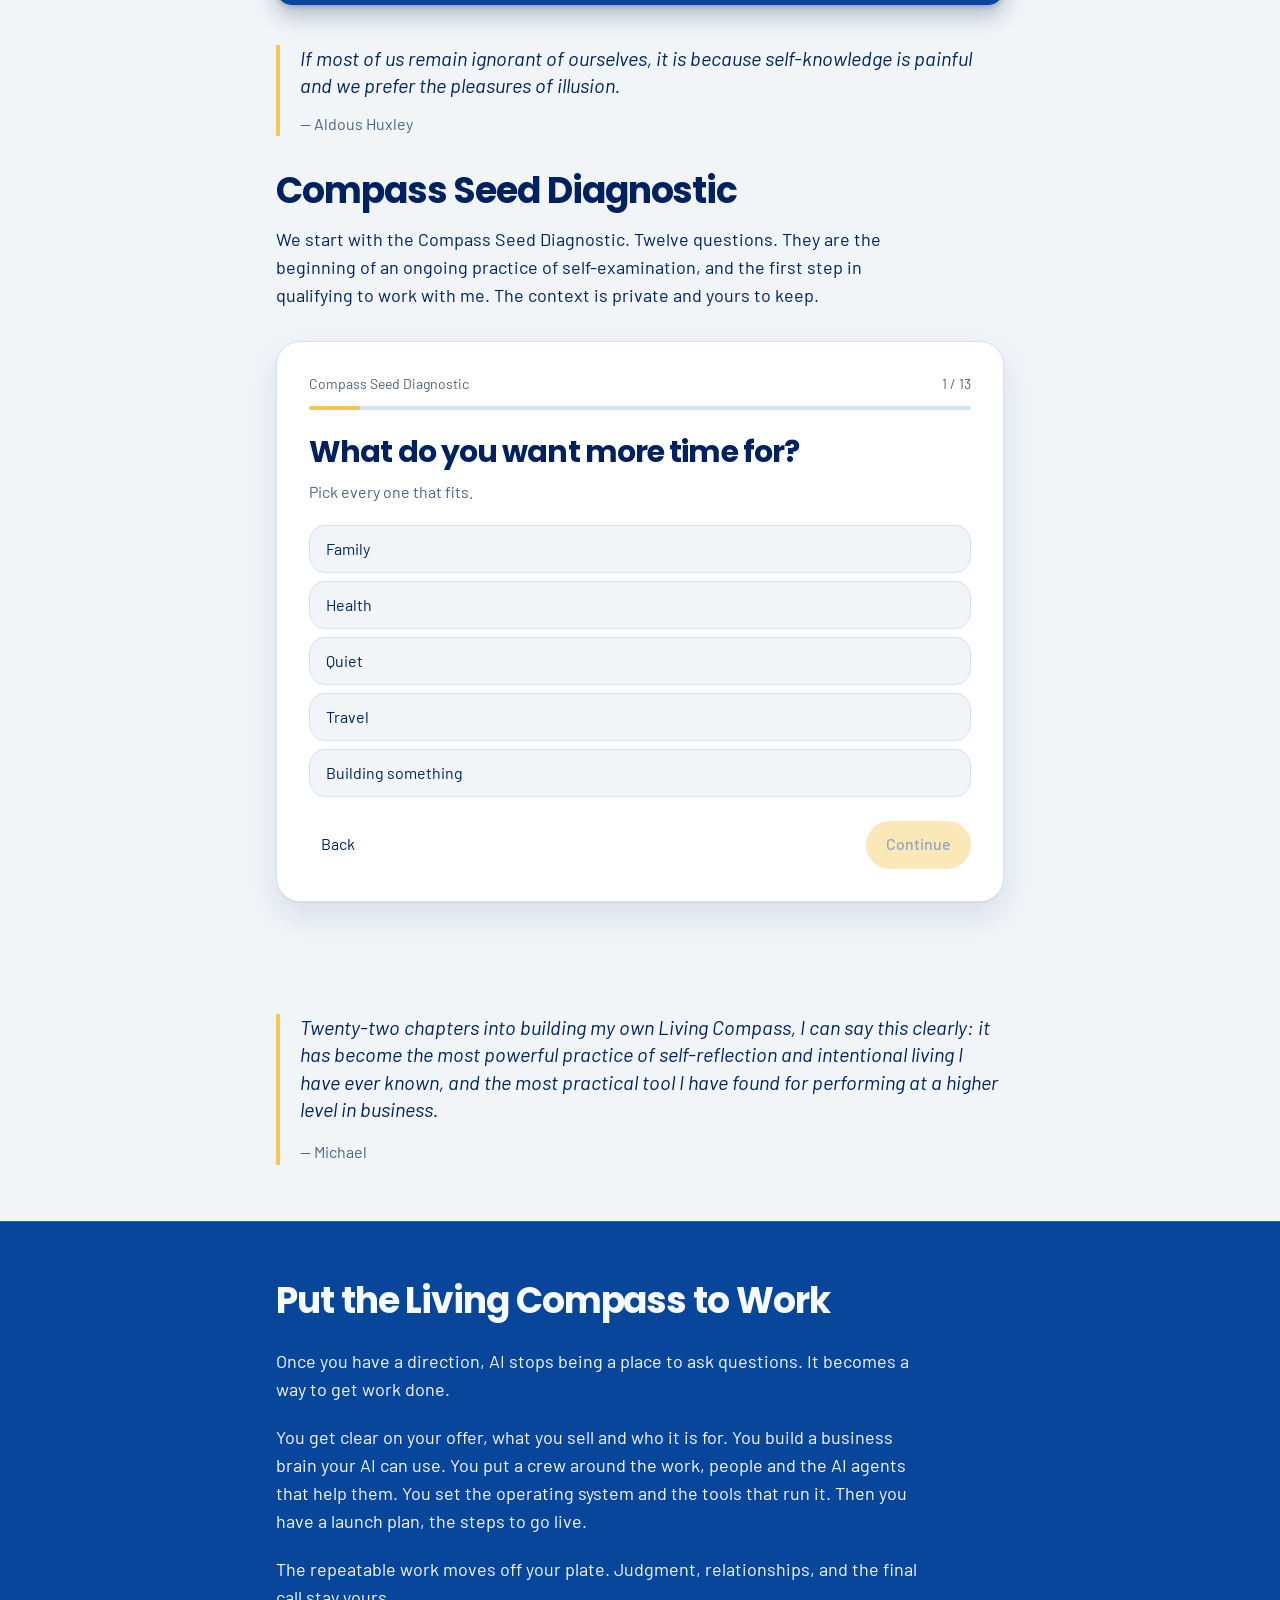
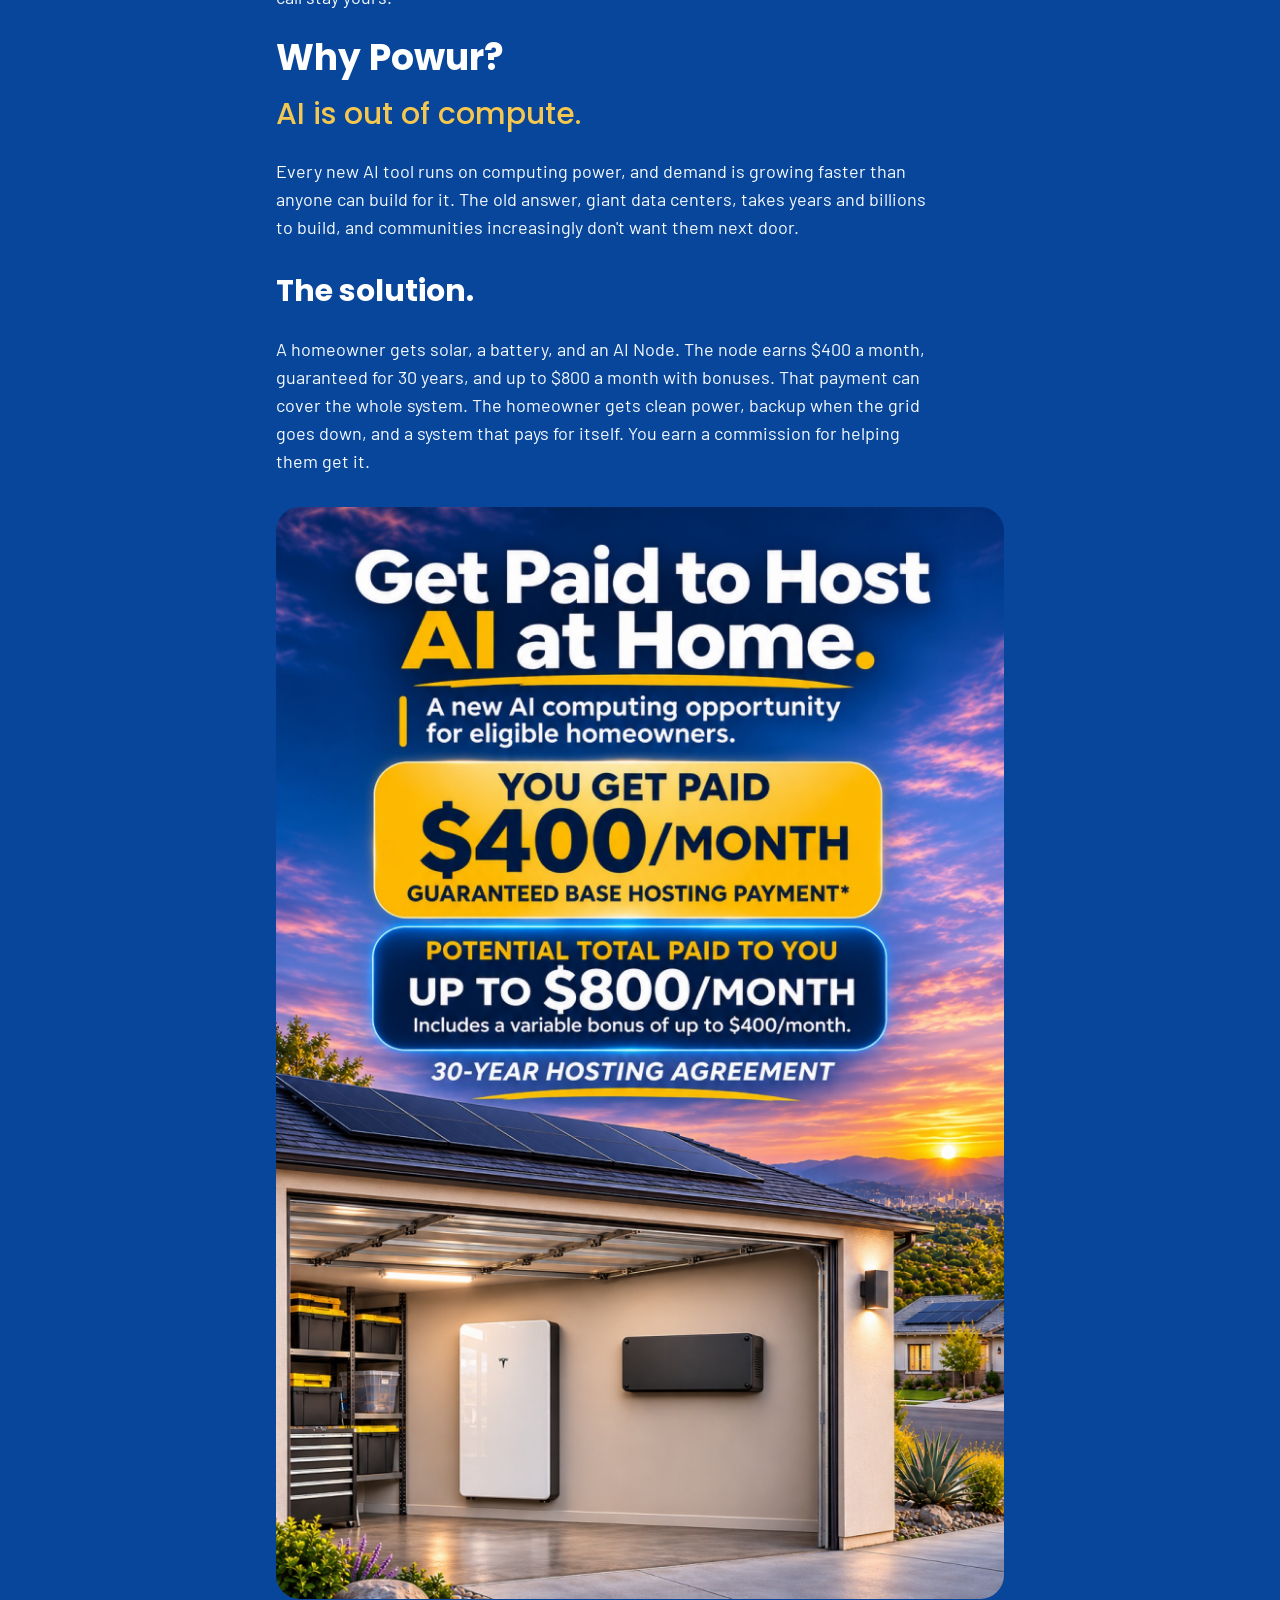
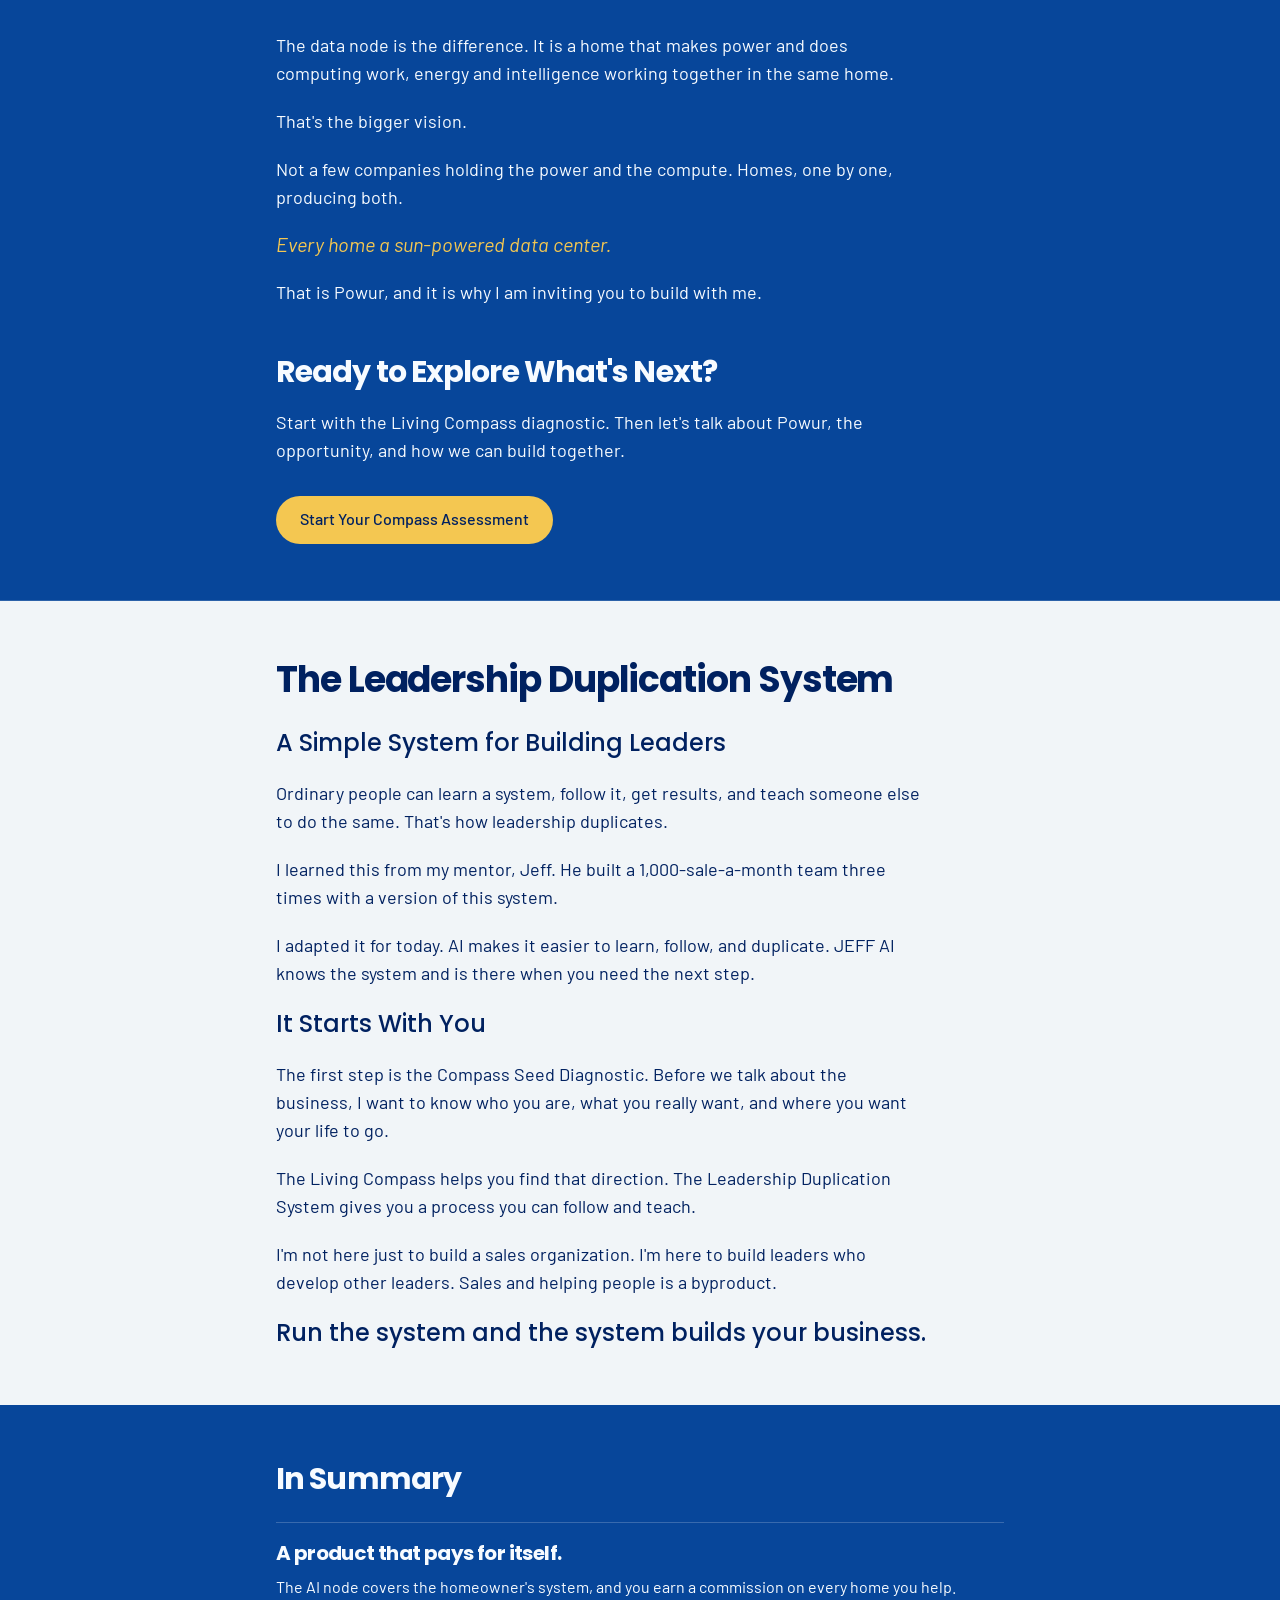
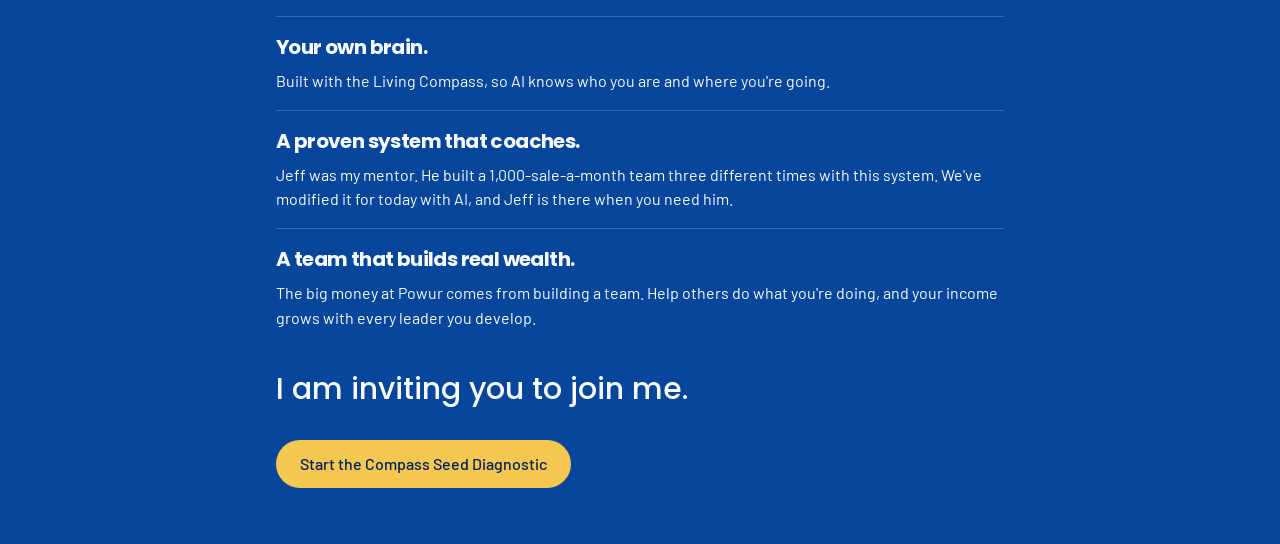
==== commit 0b451a15: "Replace Paul Schooler profile photo on Living Compass pages" ====
--- a/index.html
+++ b/index.html
@@ -11,7 +11,7 @@
 <meta name="viewport" content="width=device-width, initial-scale=1"/>
 <link rel="preload" as="image" href="/living-compass-mark.png"/>
 <link rel="preload" as="image" href="/meet-paul.jpg"/>
-<link rel="preload" as="image" href="/paul-schooler.webp"/>
+<link rel="preload" as="image" href="/paul-schooler-2026.svg"/>
 <link rel="preload" as="image" href="/powur-ai-node.jpg"/>
 <link rel="stylesheet" href="/assets/styles-CDGmD39O.css" data-precedence="default"/>
 <title>Living Compass</title>
@@ -44,7 +44,7 @@
 </div>
 <div class="relative">
 <div class="flex flex-col items-center gap-5 sm:flex-row sm:items-center sm:gap-8">
-<img src="/paul-schooler.webp" alt="Paul Schooler" width="840" height="1050" class="w-56 shrink-0 sm:w-60"/>
+<img src="/paul-schooler-2026.svg" alt="Paul Schooler" width="640" height="800" class="w-56 shrink-0 sm:w-60"/>
 <div>
 <h2 class="text-4xl leading-tight">Meet Paul Schooler</h2>
 <p class="mt-3 font-sans text-xl leading-snug text-ink italic">Building People. Developing Leaders. Creating Opportunity.</p>
@@ -52,7 +52,7 @@
 </div>
 <p class="mt-6 max-w-prose text-lg">After a lifetime of developing teams, I spent approximately 1,500 hours learning AI and building the Living Compass, so you don&#x27;t have to spend that time figuring it out yourself. Now I&#x27;m bringing that training to the people who choose to build a Powur business with me.</p>
 <p class="mt-6 font-sans text-xl leading-snug text-ink italic">Automate the repeatable, elevate the human.</p>
-<a class="mt-8 inline-flex min-h-12 items-center justify-center rounded-full bg-sun px-6 font-medium text-pine" href="/story.html">Read My Story</a>
+<a class='mt-8 inline-flex min-h-12 items-center justify-center rounded-full bg-sun px-6 font-medium text-pine' href='/story'>Read My Story</a>
 </div>
 </div>
 </section>
